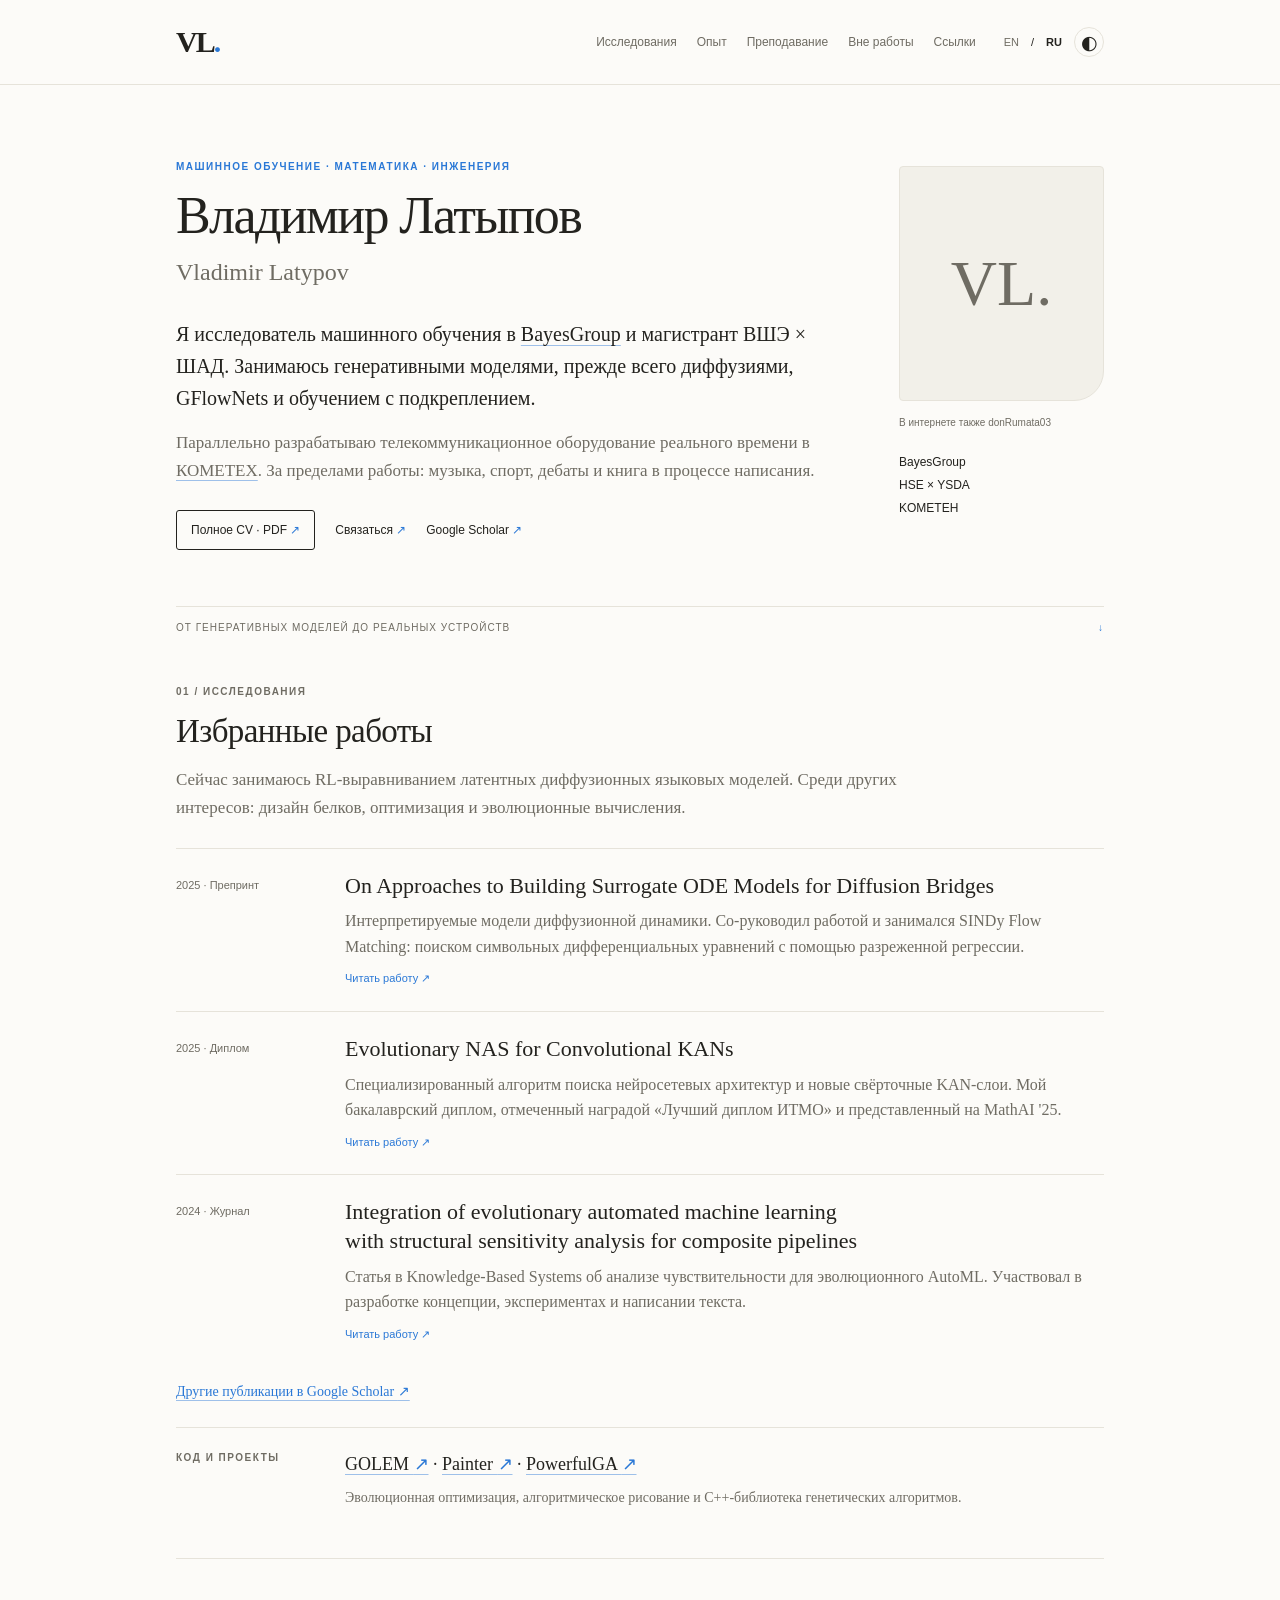
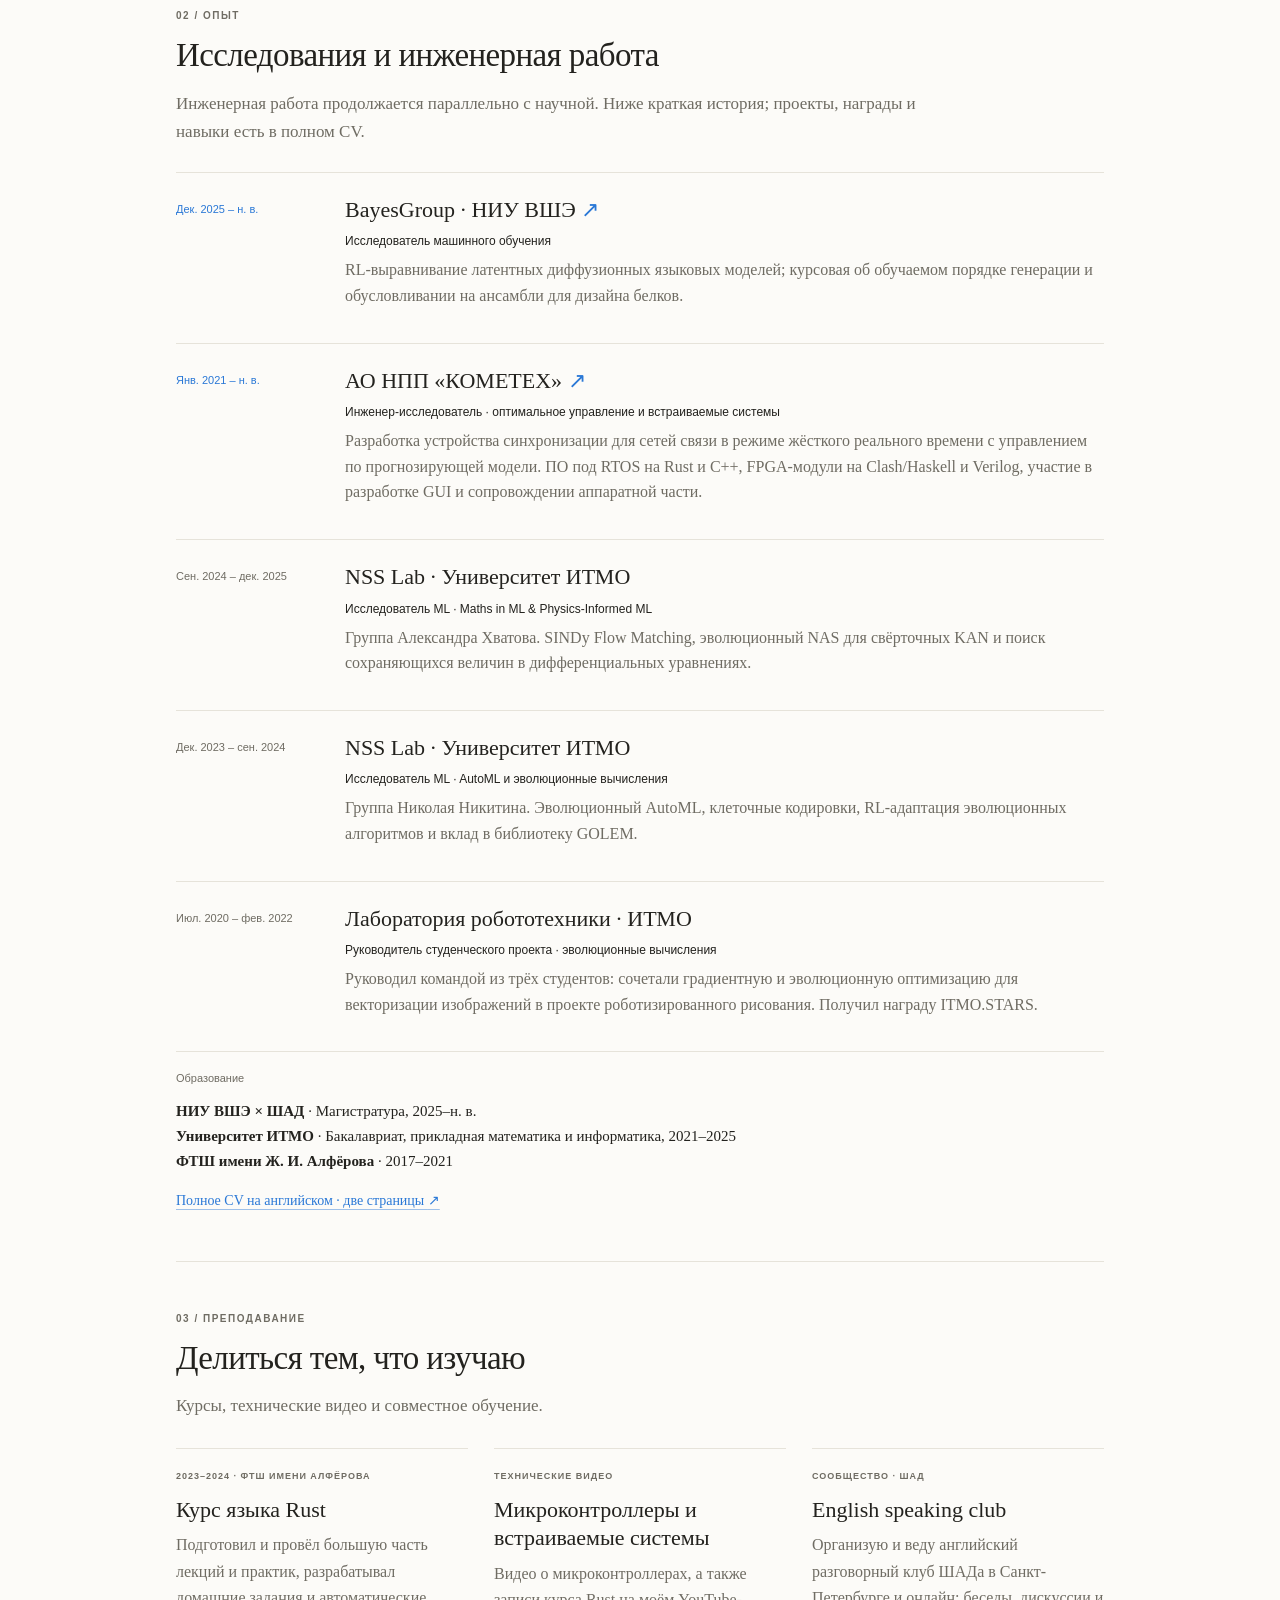
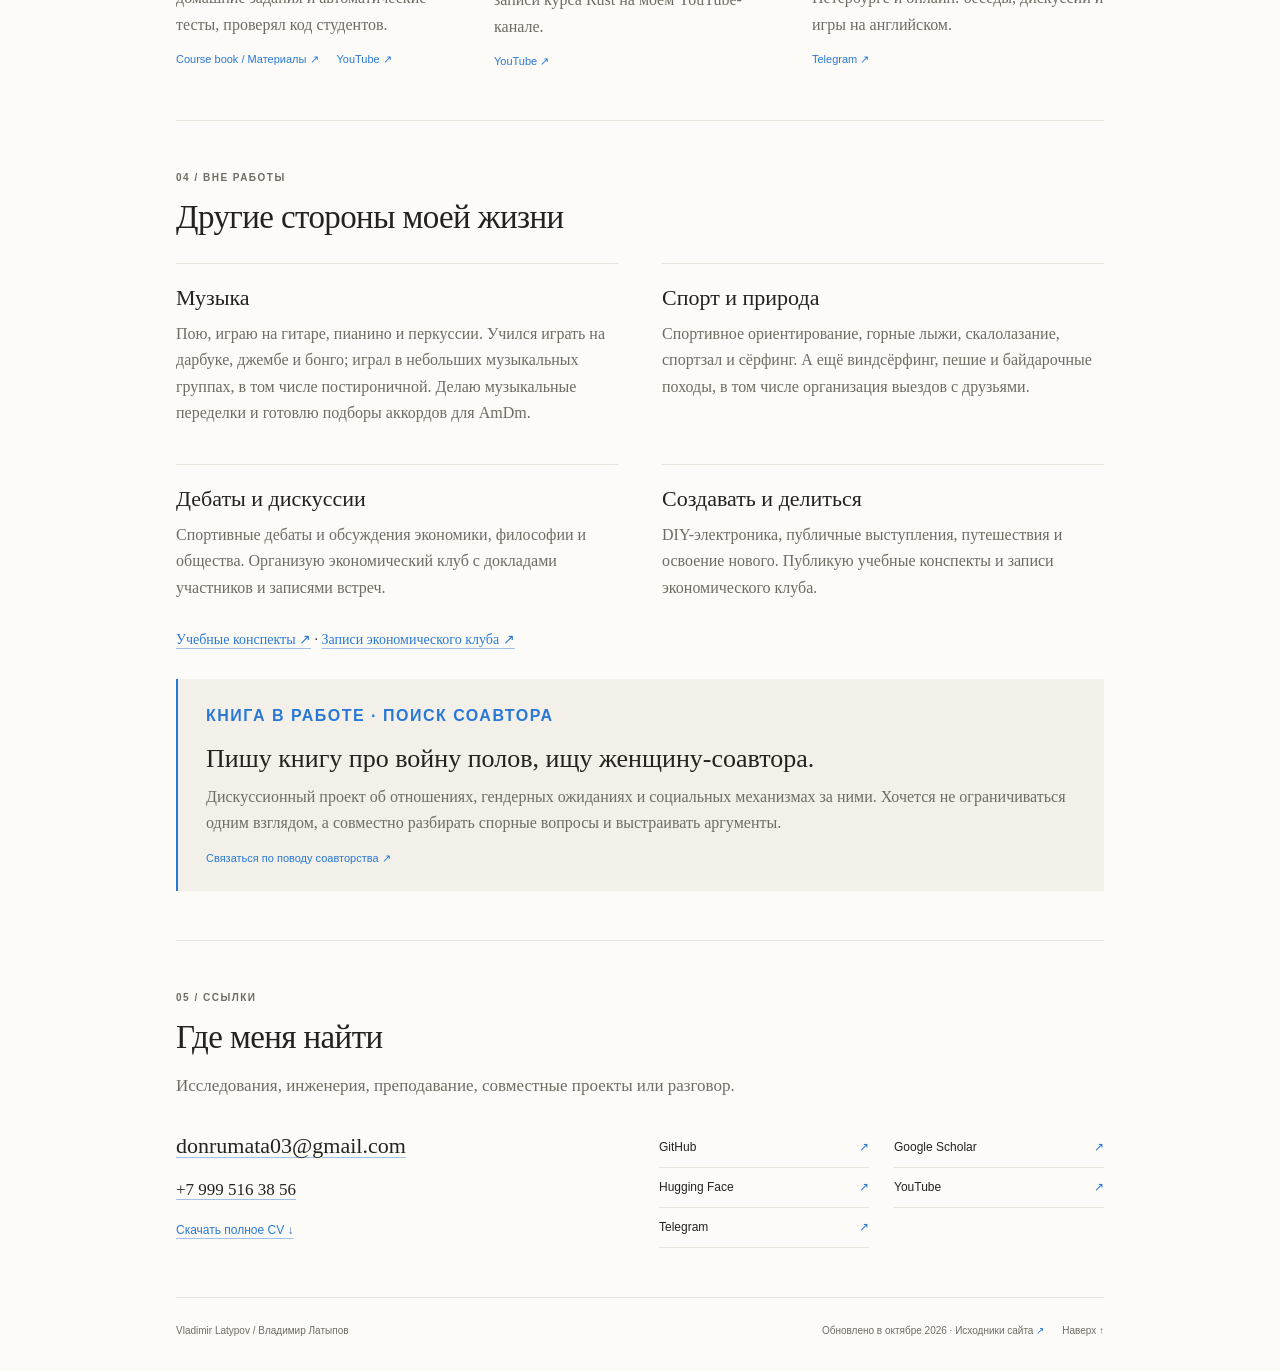
==== ru/index.html @ 9f6dcaa6 "Build first bilingual personal website with original CV" ====
<!doctype html>
<html lang="ru"><head><meta charset="utf-8"><meta name="viewport" content="width=device-width,initial-scale=1"><meta name="color-scheme" content="light dark"><meta name="theme-color" content="#fcfbf8"><title>Владимир Латыпов · Vladimir Latypov | Исследования и инженерия</title><meta name="description" content="Владимир Латыпов / Vladimir Latypov. Исследователь ML в BayesGroup, магистрант ВШЭ × ШАД и инженер-исследователь КОМЕТЕХ. Статьи, CV, преподавание и личные проекты."><meta name="author" content="Vladimir Latypov / Владимир Латыпов"><meta name="robots" content="index,follow,max-image-preview:large"><link rel="canonical" href="https://donrumata03.github.io/ru/"><link rel="alternate" hreflang="en" href="https://donrumata03.github.io/"><link rel="alternate" hreflang="ru" href="https://donrumata03.github.io/ru/"><link rel="alternate" hreflang="x-default" href="https://donrumata03.github.io/"><meta property="og:type" content="profile"><meta property="og:title" content="Владимир Латыпов · Vladimir Latypov | Исследования и инженерия"><meta property="og:description" content="Владимир Латыпов / Vladimir Latypov. Исследователь ML в BayesGroup, магистрант ВШЭ × ШАД и инженер-исследователь КОМЕТЕХ. Статьи, CV, преподавание и личные проекты."><meta property="og:url" content="https://donrumata03.github.io/ru/"><meta property="og:image" content="https://avatars.githubusercontent.com/u/49616375?v=4"><meta property="og:image:alt" content="Vladimir Latypov"><meta name="twitter:card" content="summary"><link rel="icon" href="../assets/favicon.svg" type="image/svg+xml"><link rel="stylesheet" href="../assets/style.css"><script src="../assets/theme.js"></script><script type="application/ld+json">{"@context": "https://schema.org", "@type": "ProfilePage", "url": "https://donrumata03.github.io/ru/", "inLanguage": "ru", "mainEntity": {"@type": "Person", "@id": "https://donrumata03.github.io/#person", "name": "Vladimir Latypov", "alternateName": ["Владимир Латыпов", "Латыпов Владимир", "donRumata03"], "url": "https://donrumata03.github.io/", "image": "https://avatars.githubusercontent.com/u/49616375?v=4", "email": "mailto:donrumata03@gmail.com", "telephone": "+79995163856", "sameAs": ["https://github.com/donRumata03", "https://scholar.google.com/citations?user=0nONe0sAAAAJ", "https://huggingface.co/donRumata03", "https://www.youtube.com/@donrumata5299", "https://t.me/donRumata03"]}}</script></head><body>
<a class="skip" href="#main">Перейти к содержанию</a><header class="header"><div class="shell header-inner"><a class="brand" href="#about" aria-label="Vladimir Latypov">VL<span>.</span></a><nav aria-label="Основная навигация"><a href="#research">Исследования</a><a href="#experience">Опыт</a><a href="#teaching">Преподавание</a><a href="#beyond">Вне работы</a><a href="#contact">Ссылки</a></nav><div class="settings"><a href="../" lang="en" hreflang="en" >EN</a><span>/</span><a href="../ru/" lang="ru" hreflang="ru" aria-current="page">RU</a><button class="theme-toggle" type="button" aria-label="Переключить тёмную тему" aria-pressed="false" hidden>◐</button></div></div></header><main id="main" class="shell">
<section class="hero" id="about"><div><p class="eyebrow">Машинное обучение · математика · инженерия</p><h1>Владимир Латыпов</h1><p class="alt-name" lang="en">Vladimir Latypov</p><p class="lead">Я исследователь машинного обучения в <a href='https://bayesgroup.org/'>BayesGroup</a> и магистрант ВШЭ × ШАД. Занимаюсь генеративными моделями, прежде всего диффузиями, GFlowNets и обучением с подкреплением.</p><p class="hero-detail">Параллельно разрабатываю телекоммуникационное оборудование реального времени в <a href='https://kometeh.ru/'>КОМЕТЕХ</a>. За пределами работы: музыка, спорт, дебаты и книга в процессе написания.</p><div class="hero-links"><a class="button" href="../assets/vladimir-latypov-cv.pdf" type="application/pdf">Полное CV · PDF <span class="arrow">↗</span></a><a href="mailto:donrumata03@gmail.com">Связаться <span class="arrow" aria-hidden="true">↗</span></a><a href="https://scholar.google.com/citations?user=0nONe0sAAAAJ">Google Scholar <span class="arrow" aria-hidden="true">↗</span></a></div></div><aside class="hero-aside"><figure class="portrait-frame"><span class="portrait-fallback" aria-hidden="true">VL.</span><img class="portrait" src="https://avatars.githubusercontent.com/u/49616375?v=4" alt="Владимир Латыпов" width="205" height="235" fetchpriority="high" referrerpolicy="no-referrer"></figure><p class="caption">В интернете также donRumata03</p><p class="affiliations"><a href="https://bayesgroup.org/">BayesGroup</a><br><a href="https://www.hse.ru/en/">HSE</a> × <a href="https://dataschool.yandex.com/">YSDA</a><br><a href="https://kometeh.ru/">KOMETEH</a></p></aside></section><div class="bridge"><span>От генеративных моделей до реальных устройств</span><span class="arrow">↓</span></div>
<section class="section" id="research" aria-labelledby="research-heading"><p class="eyebrow">01 / Исследования</p><h2 id="research-heading">Избранные работы</h2><p class="section-intro">Сейчас занимаюсь RL-выравниванием латентных диффузионных языковых моделей. Среди других интересов: дизайн белков, оптимизация и эволюционные вычисления.</p><article class="work"><div class="meta">2025 · Препринт</div><div><h3><a href="https://arxiv.org/abs/2512.12671">On Approaches to Building Surrogate ODE Models for Diffusion Bridges</a></h3><p>Интерпретируемые модели диффузионной динамики. Со-руководил работой и занимался SINDy Flow Matching: поиском символьных дифференциальных уравнений с помощью разреженной регрессии.</p><div class="links"><a href="https://arxiv.org/abs/2512.12671">Читать работу <span class="arrow" aria-hidden="true">↗</span></a></div></div></article><article class="work"><div class="meta">2025 · Диплом</div><div><h3><a href="https://openreview.net/forum?id=Kg1CLjJsO0">Evolutionary NAS for Convolutional KANs</a></h3><p>Специализированный алгоритм поиска нейросетевых архитектур и новые свёрточные KAN-слои. Мой бакалаврский диплом, отмеченный наградой «Лучший диплом ИТМО» и представленный на MathAI &#x27;25.</p><div class="links"><a href="https://openreview.net/forum?id=Kg1CLjJsO0">Читать работу <span class="arrow" aria-hidden="true">↗</span></a></div></div></article><article class="work"><div class="meta">2024 · Журнал</div><div><h3><a href="https://doi.org/10.1016/j.knosys.2024.112363">Integration of evolutionary automated machine learning with structural sensitivity analysis for composite pipelines</a></h3><p>Статья в Knowledge-Based Systems об анализе чувствительности для эволюционного AutoML. Участвовал в разработке концепции, экспериментах и написании текста.</p><div class="links"><a href="https://doi.org/10.1016/j.knosys.2024.112363">Читать работу <span class="arrow" aria-hidden="true">↗</span></a></div></div></article><p class="outro"><a href="https://scholar.google.com/citations?user=0nONe0sAAAAJ">Другие публикации в Google Scholar <span class="arrow" aria-hidden="true">↗</span></a></p><div class="project-strip"><span class="eyebrow">Код и проекты</span><div><a href="https://github.com/aimclub/GOLEM">GOLEM <span class="arrow" aria-hidden="true">↗</span></a> · <a href="https://github.com/donRumata03/Painter">Painter <span class="arrow" aria-hidden="true">↗</span></a> · <a href="https://github.com/donRumata03/PowerfulGA">PowerfulGA <span class="arrow" aria-hidden="true">↗</span></a><p>Эволюционная оптимизация, алгоритмическое рисование и C++-библиотека генетических алгоритмов.</p></div></div></section><section class="section" id="experience" aria-labelledby="experience-heading"><p class="eyebrow">02 / Опыт</p><h2 id="experience-heading">Исследования и инженерная работа</h2><p class="section-intro">Инженерная работа продолжается параллельно с научной. Ниже краткая история; проекты, награды и навыки есть в полном CV.</p><article class="job"><div class="meta current">Дек. 2025 – н. в.</div><div><h3><a href="https://bayesgroup.org/">BayesGroup · НИУ ВШЭ <span class="arrow" aria-hidden="true">↗</span></a></h3><p class="role">Исследователь машинного обучения</p><p>RL-выравнивание латентных диффузионных языковых моделей; курсовая об обучаемом порядке генерации и обусловливании на ансамбли для дизайна белков.</p></div></article><article class="job"><div class="meta current">Янв. 2021 – н. в.</div><div><h3><a href="https://kometeh.ru/">АО НПП «КОМЕТЕХ» <span class="arrow" aria-hidden="true">↗</span></a></h3><p class="role">Инженер-исследователь · оптимальное управление и встраиваемые системы</p><p>Разработка устройства синхронизации для сетей связи в режиме жёсткого реального времени с управлением по прогнозирующей модели. ПО под RTOS на Rust и C++, FPGA-модули на Clash/Haskell и Verilog, участие в разработке GUI и сопровождении аппаратной части.</p></div></article><article class="job"><div class="meta ">Сен. 2024 – дек. 2025</div><div><h3>NSS Lab · Университет ИТМО</h3><p class="role">Исследователь ML · Maths in ML &amp; Physics-Informed ML</p><p>Группа Александра Хватова. SINDy Flow Matching, эволюционный NAS для свёрточных KAN и поиск сохраняющихся величин в дифференциальных уравнениях.</p></div></article><article class="job"><div class="meta ">Дек. 2023 – сен. 2024</div><div><h3>NSS Lab · Университет ИТМО</h3><p class="role">Исследователь ML · AutoML и эволюционные вычисления</p><p>Группа Николая Никитина. Эволюционный AutoML, клеточные кодировки, RL-адаптация эволюционных алгоритмов и вклад в библиотеку GOLEM.</p></div></article><article class="job"><div class="meta ">Июл. 2020 – фев. 2022</div><div><h3>Лаборатория робототехники · ИТМО</h3><p class="role">Руководитель студенческого проекта · эволюционные вычисления</p><p>Руководил командой из трёх студентов: сочетали градиентную и эволюционную оптимизацию для векторизации изображений в проекте роботизированного рисования. Получил награду ITMO.STARS.</p></div></article><div class="education"><h3>Образование</h3><p><strong>НИУ ВШЭ × ШАД</strong> · Магистратура, 2025–н. в.<br><strong>Университет ИТМО</strong> · Бакалавриат, прикладная математика и информатика, 2021–2025<br><strong>ФТШ имени Ж. И. Алфёрова</strong> · 2017–2021</p></div><p class="outro"><a href="../assets/vladimir-latypov-cv.pdf">Полное CV на английском · две страницы <span class="arrow" aria-hidden="true">↗</span></a></p></section><section class="section" id="teaching" aria-labelledby="teaching-heading"><p class="eyebrow">03 / Преподавание</p><h2 id="teaching-heading">Делиться тем, что изучаю</h2><p class="section-intro">Курсы, технические видео и совместное обучение.</p><div class="grid-three"><article class="card"><p class="eyebrow">2023–2024 · ФТШ имени Алфёрова</p><h3>Курс языка Rust</h3><p>Подготовил и провёл большую часть лекций и практик, разрабатывал домашние задания и автоматические тесты, проверял код студентов.</p><div class="links"><a href="https://pts-rust-course.github.io/rust-course-book/">Course book / Материалы <span class="arrow" aria-hidden="true">↗</span></a><a href="https://www.youtube.com/playlist?list=PLMdakVOACD9Ww337BXmG7AkozZalW0W--">YouTube <span class="arrow" aria-hidden="true">↗</span></a></div></article><article class="card"><p class="eyebrow">Технические видео</p><h3>Микроконтроллеры и встраиваемые системы</h3><p>Видео о микроконтроллерах, а также записи курса Rust на моём YouTube-канале.</p><div class="links"><a href="https://www.youtube.com/@donrumata5299">YouTube <span class="arrow" aria-hidden="true">↗</span></a></div></article><article class="card"><p class="eyebrow">Сообщество · ШАД</p><h3>English speaking club</h3><p>Организую и веду английский разговорный клуб ШАДа в Санкт-Петербурге и онлайн: беседы, дискуссии и игры на английском.</p><div class="links"><a href="https://t.me/donRumata03">Telegram <span class="arrow" aria-hidden="true">↗</span></a></div></article></div></section><section class="section" id="beyond" aria-labelledby="beyond-heading"><p class="eyebrow">04 / Вне работы</p><h2 id="beyond-heading">Другие стороны моей жизни</h2><div class="grid-two"><article class="card"><h3>Музыка</h3><p>Пою, играю на гитаре, пианино и перкуссии. Учился играть на дарбуке, джембе и бонго; играл в небольших музыкальных группах, в том числе постироничной. Делаю музыкальные переделки и готовлю подборы аккордов для AmDm.</p></article><article class="card"><h3>Спорт и природа</h3><p>Спортивное ориентирование, горные лыжи, скалолазание, спортзал и сёрфинг. А ещё виндсёрфинг, пешие и байдарочные походы, в том числе организация выездов с друзьями.</p></article><article class="card"><h3>Дебаты и дискуссии</h3><p>Спортивные дебаты и обсуждения экономики, философии и общества. Организую экономический клуб с докладами участников и записями встреч.</p></article><article class="card"><h3>Создавать и делиться</h3><p>DIY-электроника, публичные выступления, путешествия и освоение нового. Публикую учебные конспекты и записи экономического клуба.</p></article></div><p class="outro"><a href="https://github.com/donRumata03/Conspects">Учебные конспекты <span class="arrow" aria-hidden="true">↗</span></a> · <a href="https://www.youtube.com/playlist?list=PLMdakVOACD9XE3PzWCs-CRNVUCjx3BdiG">Записи экономического клуба <span class="arrow" aria-hidden="true">↗</span></a></p><article class="book"><p class="eyebrow">Книга в работе · поиск соавтора</p><h3>Пишу книгу про войну полов, ищу женщину-соавтора.</h3><p>Дискуссионный проект об отношениях, гендерных ожиданиях и социальных механизмах за ними. Хочется не ограничиваться одним взглядом, а совместно разбирать спорные вопросы и выстраивать аргументы.</p><div class="links"><a href="mailto:donrumata03@gmail.com?subject=Book%20co-authorship">Связаться по поводу соавторства <span class="arrow" aria-hidden="true">↗</span></a></div></article></section><section class="section" id="contact" aria-labelledby="contact-heading"><p class="eyebrow">05 / Ссылки</p><h2 id="contact-heading">Где меня найти</h2><p class="section-intro">Исследования, инженерия, преподавание, совместные проекты или разговор.</p><div class="contact-layout"><div class="contact-direct"><a class="email" href="mailto:donrumata03@gmail.com">donrumata03@gmail.com</a><a href="tel:+79995163856">+7 999 516 38 56</a><a href="../assets/vladimir-latypov-cv.pdf" download="Vladimir-Latypov-CV.pdf">Скачать полное CV ↓</a></div><div class="profiles"><a href="https://github.com/donRumata03">GitHub <span class="arrow" aria-hidden="true">↗</span></a><a href="https://scholar.google.com/citations?user=0nONe0sAAAAJ">Google Scholar <span class="arrow" aria-hidden="true">↗</span></a><a href="https://huggingface.co/donRumata03">Hugging Face <span class="arrow" aria-hidden="true">↗</span></a><a href="https://www.youtube.com/@donrumata5299">YouTube <span class="arrow" aria-hidden="true">↗</span></a><a href="https://t.me/donRumata03">Telegram <span class="arrow" aria-hidden="true">↗</span></a></div></div></section></main><footer class="shell footer"><span>Vladimir Latypov / Владимир Латыпов</span><span>Обновлено в октябре 2026 · <a href="https://github.com/donRumata03/donRumata03.github.io">Исходники сайта <span class="arrow" aria-hidden="true">↗</span></a></span><a href="#about">Наверх ↑</a></footer><script src="../assets/site.js" defer></script></body></html>
---- assets/style.css ----
:root{color-scheme:light;--bg:#fcfbf8;--ink:#23221e;--muted:#6f6c63;--rule:#e6e3da;--link:#2a78d6;--wash:#f2f0e9;--serif:Charter,"Bitstream Charter","Sitka Text",Cambria,Georgia,serif;--sans:-apple-system,BlinkMacSystemFont,"Segoe UI",Roboto,Helvetica,Arial,sans-serif}:root[data-theme=dark]{color-scheme:dark;--bg:#191813;--ink:#e7e4dc;--muted:#aaa69b;--rule:#38362e;--link:#79ade8;--wash:#23221b}@media(prefers-color-scheme:dark){:root:not([data-theme=light]){color-scheme:dark;--bg:#191813;--ink:#e7e4dc;--muted:#aaa69b;--rule:#38362e;--link:#79ade8;--wash:#23221b}}*{box-sizing:border-box}html{scroll-behavior:smooth;scroll-padding-top:24px;-webkit-text-size-adjust:100%}body{margin:0;background:var(--bg);color:var(--ink);font:18px/1.65 var(--serif)}a{color:inherit;text-decoration-color:color-mix(in srgb,var(--link) 45%,transparent);text-underline-offset:4px;text-decoration-thickness:1px}a:hover{color:var(--link)}a:focus-visible,button:focus-visible{outline:2px solid var(--link);outline-offset:5px}.shell{max-width:1000px;padding-inline:36px;margin:auto}.header{border-bottom:1px solid var(--rule)}.header-inner{display:flex;align-items:center;gap:28px;min-height:84px}.brand{text-decoration:none;font-size:30px;font-weight:700;letter-spacing:-2px}.brand span{color:var(--link)}nav{display:flex;gap:20px;margin-left:auto;flex-wrap:wrap}nav a{font:12px/1.5 var(--sans);text-decoration:none;color:var(--muted)}.settings{display:flex;align-items:center;gap:12px;font:11px var(--sans)}.settings a{text-decoration:none;padding:8px 0;color:var(--muted)}.settings [aria-current=page]{font-weight:700;color:var(--ink)}.theme-toggle{width:30px;height:30px;border:1px solid var(--rule);border-radius:50%;background:none;color:var(--ink);font-size:19px;cursor:pointer}.hero{display:grid;grid-template-columns:1fr 205px;gap:58px;padding:74px 0 56px}.eyebrow{font:10px/1.6 var(--sans);font-weight:600;text-transform:uppercase;letter-spacing:1.5px;color:var(--muted);margin:0 0 12px}.hero .eyebrow{color:var(--link)}h1,h2,h3{font-weight:500;text-wrap:balance}h1{font-size:52px;line-height:1.12;letter-spacing:-1.6px;margin:0 0 8px}.alt-name{font-size:24px;color:var(--muted);margin:0 0 25px}.lead{font-size:20px;line-height:1.6;margin:0 0 15px}.hero-detail{font-size:17px;color:var(--muted);margin:0}.hero-links{display:flex;gap:20px;flex-wrap:wrap;align-items:center;margin-top:25px;font:12px/1.5 var(--sans)}.hero-links a{text-decoration:none}.hero-links .button{padding:10px 14px;border:1px solid var(--ink);border-radius:3px}.arrow{color:var(--link)}.portrait-frame{width:205px;height:235px;background:var(--wash);position:relative;border:1px solid var(--rule);border-radius:4px 4px 30px 4px;overflow:hidden;margin:7px 0 14px}.portrait-fallback{position:absolute;inset:0;display:grid;place-items:center;font-size:64px;color:var(--muted)}.portrait{position:relative;display:block;width:100%;height:100%;object-fit:cover}.caption{font:10px/1.6 var(--sans);color:var(--muted);margin:0 0 20px}.affiliations{font:12px/1.9 var(--sans);margin:0}.affiliations a{text-decoration:none}.bridge{border-top:1px solid var(--rule);display:flex;justify-content:space-between;padding-top:13px;font:10px/1.5 var(--sans);text-transform:uppercase;letter-spacing:1px;color:var(--muted)}.section{padding:49px 0;border-bottom:1px solid var(--rule)}h2{font-size:33px;line-height:1.2;letter-spacing:-.6px;margin:0 0 14px}.section-intro{color:var(--muted);font-size:17px;margin:0 0 26px;max-width:750px}.work,.job{display:grid;grid-template-columns:145px 1fr;gap:24px;padding:23px 0;border-top:1px solid var(--rule)}.meta{font:11px/1.7 var(--sans);color:var(--muted);padding-top:4px}.current{color:var(--link)}h3{font-size:22px;line-height:1.3;margin:0 0 8px}.work h3 a,.job h3 a{text-decoration:none}.work p,.job p{font-size:16px;color:var(--muted);line-height:1.6;margin:0 0 11px}.job .role{font:12px/1.5 var(--sans);color:var(--ink);margin:2px 0 7px}.links{display:flex;gap:18px;flex-wrap:wrap;font:11px/1.6 var(--sans)}.links a{color:var(--link);text-decoration:none}.outro{font-size:14px;margin:14px 0 0}.outro a{color:var(--link)}.project-strip{display:grid;grid-template-columns:145px 1fr;gap:24px;border-top:1px solid var(--rule);padding-top:22px;margin-top:24px}.project-strip p{font-size:14px;color:var(--muted);margin:6px 0 0}.education{border-top:1px solid var(--rule);padding-top:20px;font-size:15px}.education h3{font:11px var(--sans);color:var(--muted)}.grid-three{display:grid;grid-template-columns:repeat(3,minmax(0,1fr));gap:26px;margin-top:28px}.card{border-top:1px solid var(--rule);padding-top:20px}.card .eyebrow{font-size:9px;letter-spacing:1px}.card p:not(.eyebrow){font-size:16px;color:var(--muted);margin:0 0 13px}.grid-two{display:grid;grid-template-columns:1fr 1fr;gap:25px 44px;margin-top:26px}.book{margin-top:28px;border-left:2px solid var(--link);background:var(--wash);padding:24px 28px}.book .eyebrow{color:var(--link)}.book h3{font-size:26px}.book p{font-size:16px;color:var(--muted);margin:0 0 13px}.contact-layout{display:grid;grid-template-columns:1fr 1fr;gap:38px;margin-top:28px}.contact-direct{display:flex;flex-direction:column;align-items:flex-start;gap:12px;font-size:17px}.contact-direct .email{font-size:22px;overflow-wrap:anywhere}.contact-direct a:last-child{font:12px/1.6 var(--sans);color:var(--link);margin-top:5px}.profiles{display:grid;grid-template-columns:1fr 1fr;gap:0 25px}.profiles a{font:12px/1.6 var(--sans);text-decoration:none;border-bottom:1px solid var(--rule);padding:10px 0;display:flex;justify-content:space-between;gap:10px}.footer{font:10px/1.7 var(--sans);color:var(--muted);display:flex;gap:18px;flex-wrap:wrap;padding-block:24px 32px}.footer span:nth-child(2){margin-left:auto}.footer a{text-decoration:none}.skip{position:absolute;top:-100px;left:20px;background:var(--bg);padding:10px 15px}.skip:focus{top:10px;z-index:10}@media(max-width:820px){.hero{gap:30px;grid-template-columns:1fr 170px}h1{font-size:44px}.portrait-frame{width:170px;height:210px}nav{gap:14px}.header-inner{gap:20px}.work,.job,.project-strip{grid-template-columns:120px 1fr;gap:20px}}@media(max-width:650px){.shell{padding-inline:24px}.header-inner{flex-wrap:wrap;padding-block:14px;gap:9px 20px}.settings{margin-left:auto;order:1}nav{order:2;flex-basis:100%;margin:0;gap:15px}nav a{font-size:11px}.hero{padding-top:40px;grid-template-columns:1fr 125px;gap:24px}h1{font-size:38px}.alt-name{font-size:21px}.hero .eyebrow{font-size:9px}.portrait-frame{width:125px;height:160px}.lead{font-size:18px}.hero-detail{font-size:16px}.section{padding:38px 0}.grid-three{grid-template-columns:1fr;gap:24px}.work,.job{grid-template-columns:95px 1fr;gap:18px}.work h3{font-size:21px}.project-strip{grid-template-columns:95px 1fr}.contact-layout{gap:24px}.contact-direct .email{font-size:19px}.footer span:nth-child(2){margin-left:0}}@media(max-width:450px){.shell{padding-inline:20px}.hero{display:flex;flex-direction:column;gap:25px;padding:34px 0}h1{font-size:40px}.alt-name{font-size:23px}.hero-aside{display:grid;grid-template-columns:96px 1fr;gap:0 20px;align-items:center}.portrait-frame{width:96px;height:112px;grid-row:1/3;margin:0;border-radius:3px 3px 18px 3px}.caption{margin:0;align-self:end;padding-bottom:8px}.affiliations{align-self:start}.affiliations br{display:none}.affiliations a{margin-right:6px;display:inline-block}.portrait-fallback{font-size:43px}nav{gap:12px}nav a{font-size:10px}.hero-links{gap:15px;font-size:11px}.bridge{font-size:9px;letter-spacing:.3px}h2{font-size:29px}.section-intro{font-size:16px}.work,.job,.project-strip{grid-template-columns:1fr;gap:8px}.meta{padding:0}.work h3{font-size:22px}.grid-two,.contact-layout{grid-template-columns:1fr}.grid-two{gap:24px}.book{padding:20px}.book h3{font-size:24px}.contact-direct .email{font-size:22px}.footer{display:block}.footer span{display:block;margin-bottom:6px}}@media(prefers-reduced-motion:reduce){html{scroll-behavior:auto}}@media print{.header,.skip,.hero-links,.theme-toggle{display:none!important}.shell{padding:0;max-width:none}.hero{padding-top:0}.section{padding-block:20px}.work,.job,.card,.book{break-inside:avoid}:root{--bg:#fff;--ink:#000;--muted:#444;--rule:#ccc;--link:#000;--wash:#fff}a{text-decoration:none}}
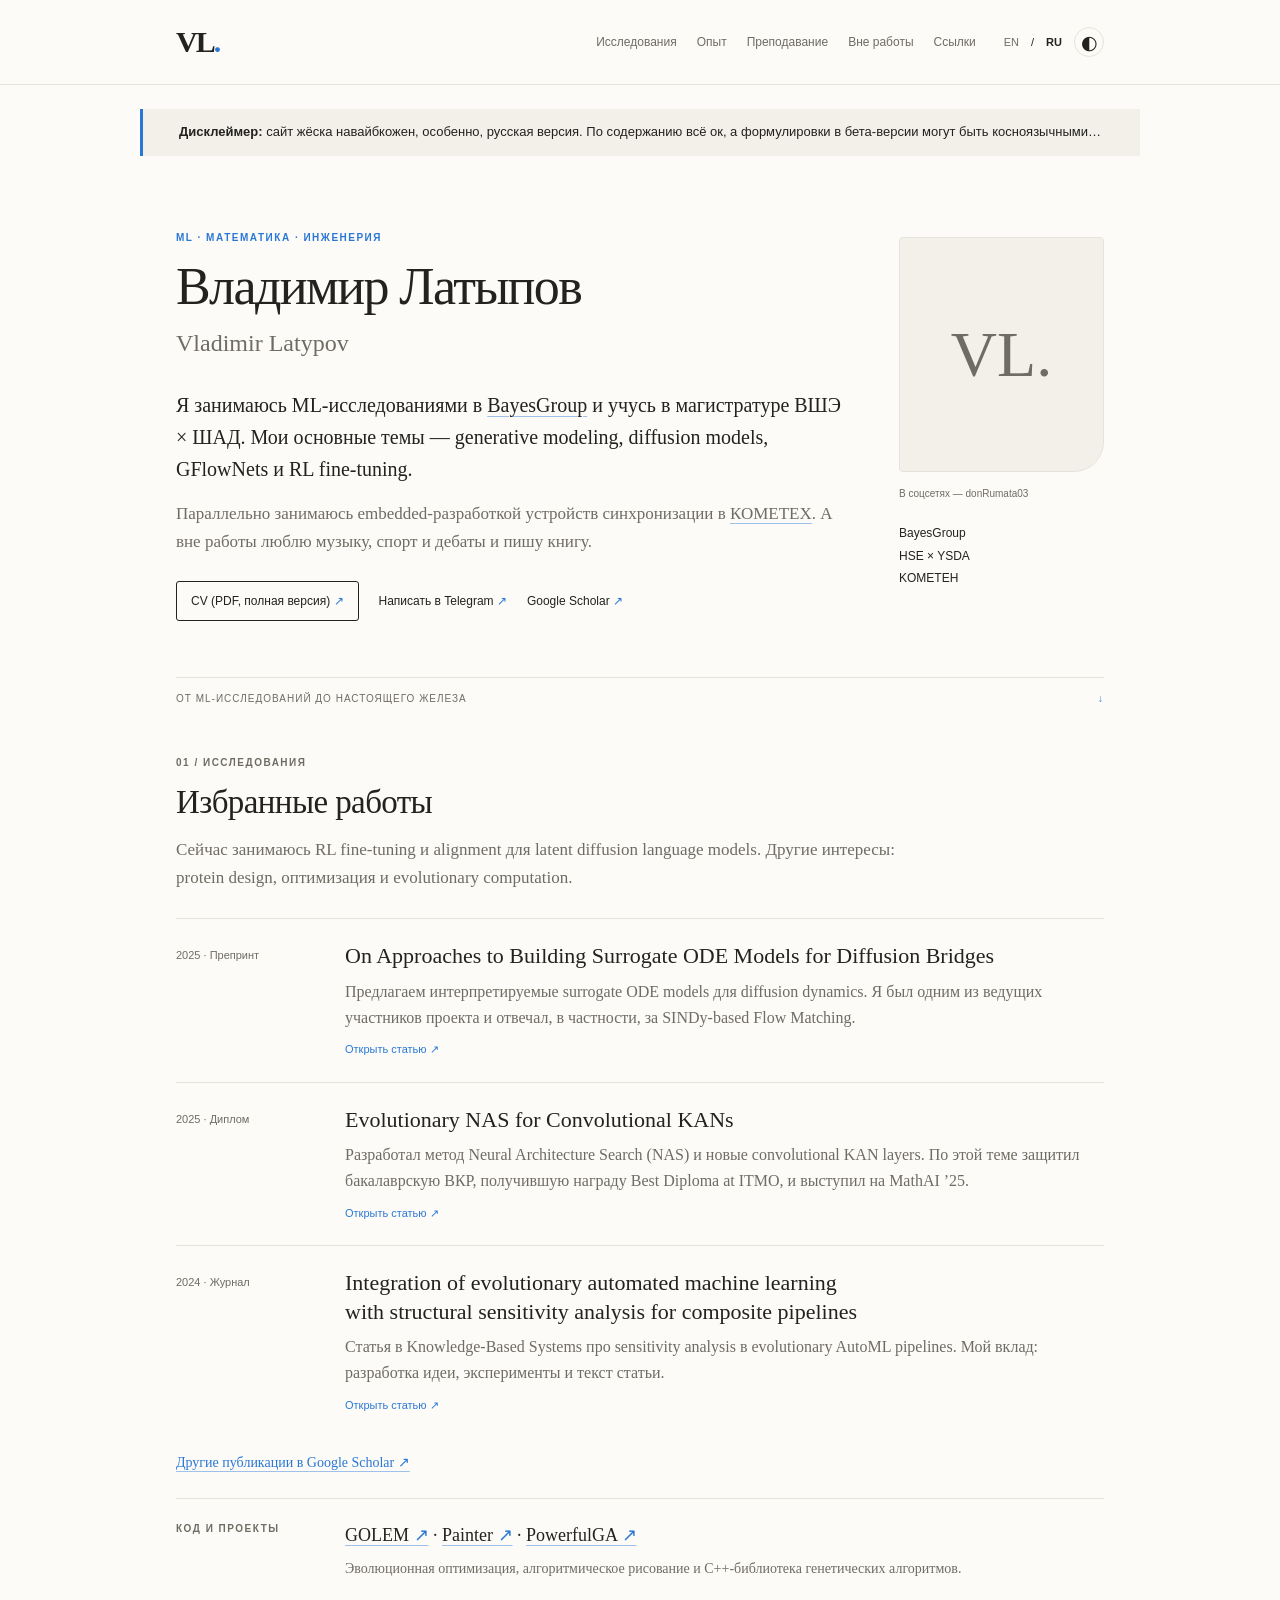
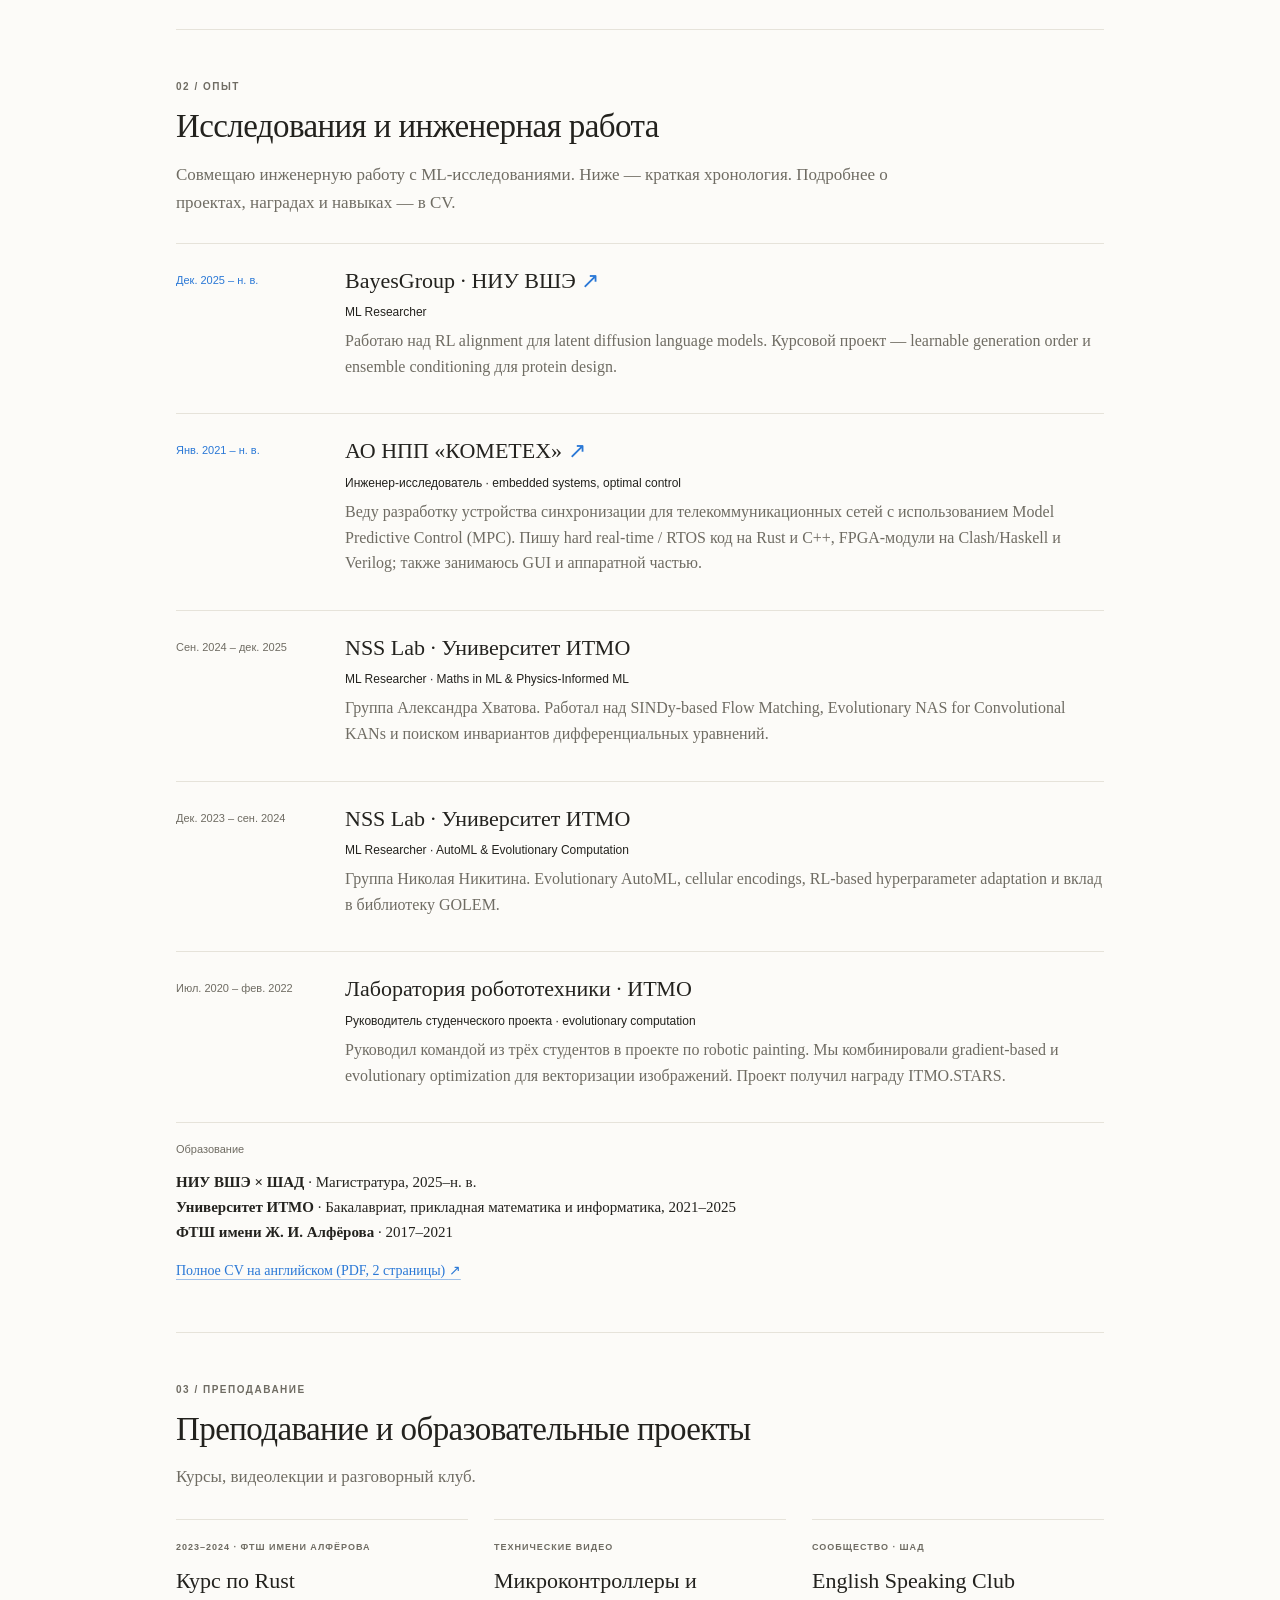
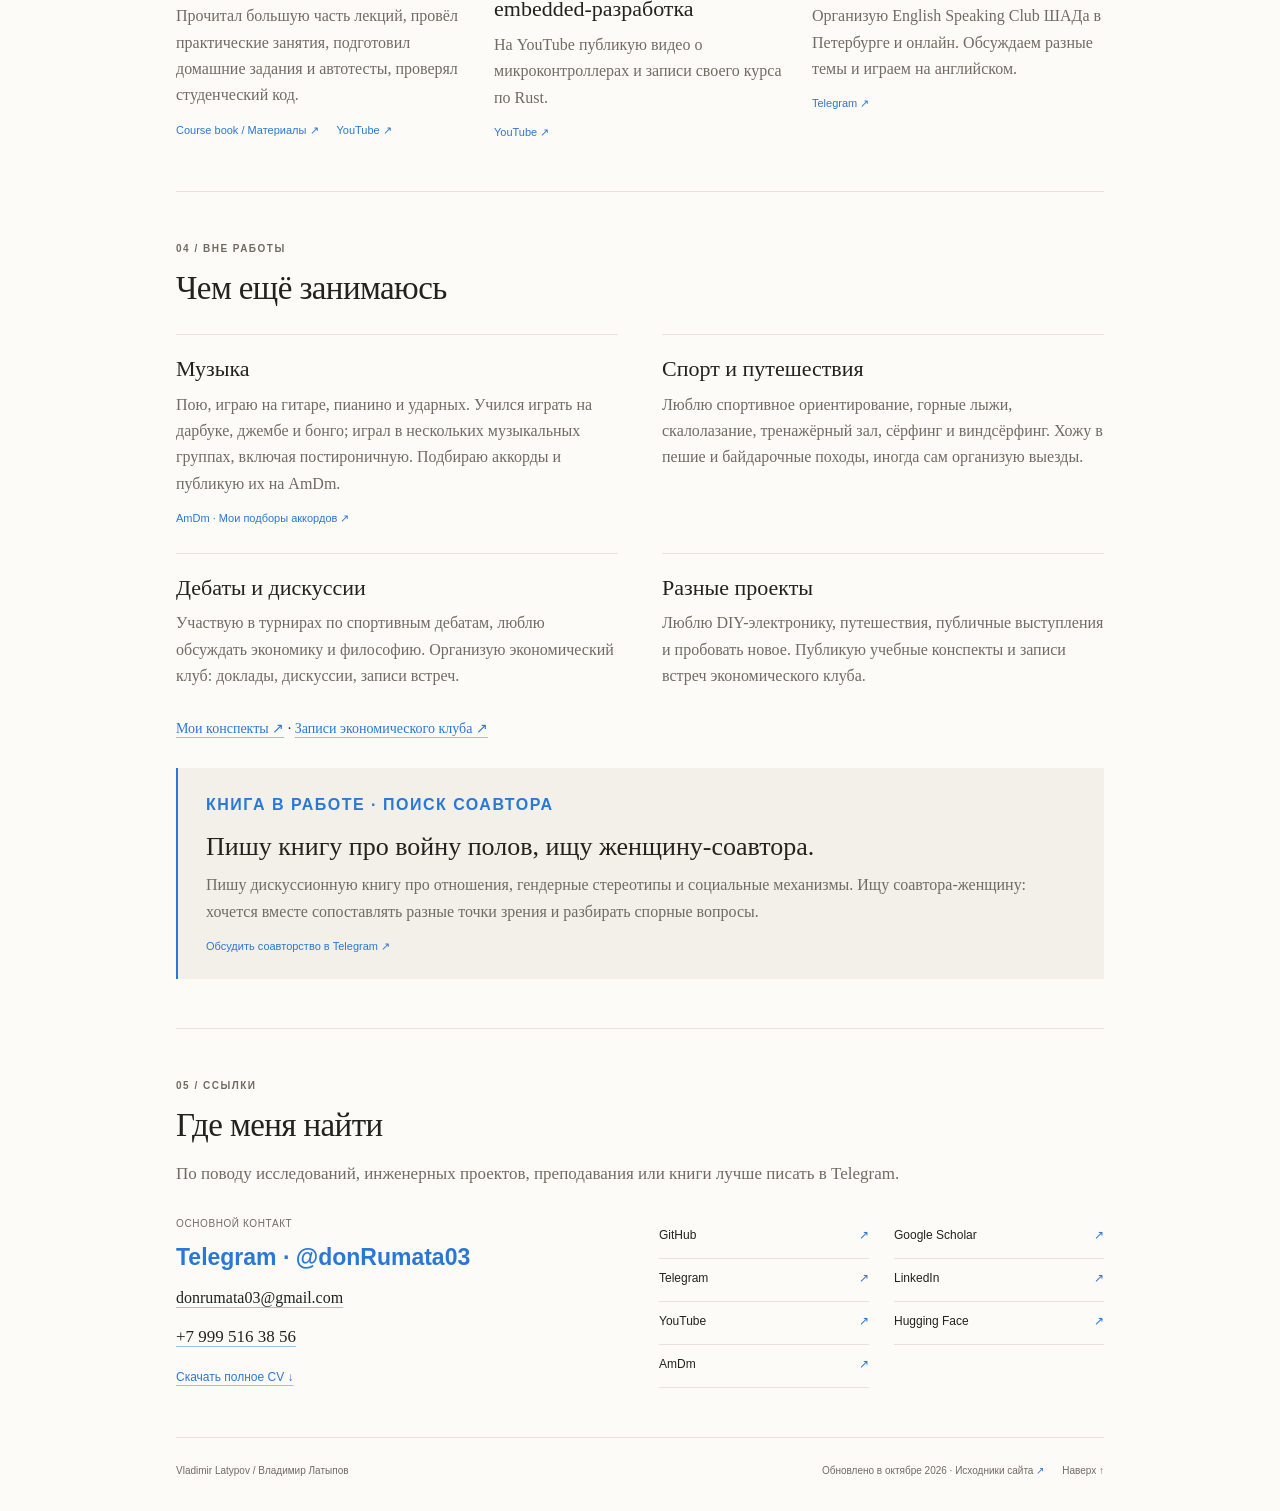
==== commit 93c70819: "Regenerate site after localization and contact update" ====
--- a/ru/index.html
+++ b/ru/index.html
@@ -1,5 +1,5 @@
 <!doctype html>
-<html lang="ru"><head><meta charset="utf-8"><meta name="viewport" content="width=device-width,initial-scale=1"><meta name="color-scheme" content="light dark"><meta name="theme-color" content="#fcfbf8"><title>Владимир Латыпов · Vladimir Latypov | Исследования и инженерия</title><meta name="description" content="Владимир Латыпов / Vladimir Latypov. Исследователь ML в BayesGroup, магистрант ВШЭ × ШАД и инженер-исследователь КОМЕТЕХ. Статьи, CV, преподавание и личные проекты."><meta name="author" content="Vladimir Latypov / Владимир Латыпов"><meta name="robots" content="index,follow,max-image-preview:large"><link rel="canonical" href="https://donrumata03.github.io/ru/"><link rel="alternate" hreflang="en" href="https://donrumata03.github.io/"><link rel="alternate" hreflang="ru" href="https://donrumata03.github.io/ru/"><link rel="alternate" hreflang="x-default" href="https://donrumata03.github.io/"><meta property="og:type" content="profile"><meta property="og:title" content="Владимир Латыпов · Vladimir Latypov | Исследования и инженерия"><meta property="og:description" content="Владимир Латыпов / Vladimir Latypov. Исследователь ML в BayesGroup, магистрант ВШЭ × ШАД и инженер-исследователь КОМЕТЕХ. Статьи, CV, преподавание и личные проекты."><meta property="og:url" content="https://donrumata03.github.io/ru/"><meta property="og:image" content="https://avatars.githubusercontent.com/u/49616375?v=4"><meta property="og:image:alt" content="Vladimir Latypov"><meta name="twitter:card" content="summary"><link rel="icon" href="../assets/favicon.svg" type="image/svg+xml"><link rel="stylesheet" href="../assets/style.css"><script src="../assets/theme.js"></script><script type="application/ld+json">{"@context": "https://schema.org", "@type": "ProfilePage", "url": "https://donrumata03.github.io/ru/", "inLanguage": "ru", "mainEntity": {"@type": "Person", "@id": "https://donrumata03.github.io/#person", "name": "Vladimir Latypov", "alternateName": ["Владимир Латыпов", "Латыпов Владимир", "donRumata03"], "url": "https://donrumata03.github.io/", "image": "https://avatars.githubusercontent.com/u/49616375?v=4", "email": "mailto:donrumata03@gmail.com", "telephone": "+79995163856", "sameAs": ["https://github.com/donRumata03", "https://scholar.google.com/citations?user=0nONe0sAAAAJ", "https://huggingface.co/donRumata03", "https://www.youtube.com/@donrumata5299", "https://t.me/donRumata03"]}}</script></head><body>
-<a class="skip" href="#main">Перейти к содержанию</a><header class="header"><div class="shell header-inner"><a class="brand" href="#about" aria-label="Vladimir Latypov">VL<span>.</span></a><nav aria-label="Основная навигация"><a href="#research">Исследования</a><a href="#experience">Опыт</a><a href="#teaching">Преподавание</a><a href="#beyond">Вне работы</a><a href="#contact">Ссылки</a></nav><div class="settings"><a href="../" lang="en" hreflang="en" >EN</a><span>/</span><a href="../ru/" lang="ru" hreflang="ru" aria-current="page">RU</a><button class="theme-toggle" type="button" aria-label="Переключить тёмную тему" aria-pressed="false" hidden>◐</button></div></div></header><main id="main" class="shell">
-<section class="hero" id="about"><div><p class="eyebrow">Машинное обучение · математика · инженерия</p><h1>Владимир Латыпов</h1><p class="alt-name" lang="en">Vladimir Latypov</p><p class="lead">Я исследователь машинного обучения в <a href='https://bayesgroup.org/'>BayesGroup</a> и магистрант ВШЭ × ШАД. Занимаюсь генеративными моделями, прежде всего диффузиями, GFlowNets и обучением с подкреплением.</p><p class="hero-detail">Параллельно разрабатываю телекоммуникационное оборудование реального времени в <a href='https://kometeh.ru/'>КОМЕТЕХ</a>. За пределами работы: музыка, спорт, дебаты и книга в процессе написания.</p><div class="hero-links"><a class="button" href="../assets/vladimir-latypov-cv.pdf" type="application/pdf">Полное CV · PDF <span class="arrow">↗</span></a><a href="mailto:donrumata03@gmail.com">Связаться <span class="arrow" aria-hidden="true">↗</span></a><a href="https://scholar.google.com/citations?user=0nONe0sAAAAJ">Google Scholar <span class="arrow" aria-hidden="true">↗</span></a></div></div><aside class="hero-aside"><figure class="portrait-frame"><span class="portrait-fallback" aria-hidden="true">VL.</span><img class="portrait" src="https://avatars.githubusercontent.com/u/49616375?v=4" alt="Владимир Латыпов" width="205" height="235" fetchpriority="high" referrerpolicy="no-referrer"></figure><p class="caption">В интернете также donRumata03</p><p class="affiliations"><a href="https://bayesgroup.org/">BayesGroup</a><br><a href="https://www.hse.ru/en/">HSE</a> × <a href="https://dataschool.yandex.com/">YSDA</a><br><a href="https://kometeh.ru/">KOMETEH</a></p></aside></section><div class="bridge"><span>От генеративных моделей до реальных устройств</span><span class="arrow">↓</span></div>
-<section class="section" id="research" aria-labelledby="research-heading"><p class="eyebrow">01 / Исследования</p><h2 id="research-heading">Избранные работы</h2><p class="section-intro">Сейчас занимаюсь RL-выравниванием латентных диффузионных языковых моделей. Среди других интересов: дизайн белков, оптимизация и эволюционные вычисления.</p><article class="work"><div class="meta">2025 · Препринт</div><div><h3><a href="https://arxiv.org/abs/2512.12671">On Approaches to Building Surrogate ODE Models for Diffusion Bridges</a></h3><p>Интерпретируемые модели диффузионной динамики. Со-руководил работой и занимался SINDy Flow Matching: поиском символьных дифференциальных уравнений с помощью разреженной регрессии.</p><div class="links"><a href="https://arxiv.org/abs/2512.12671">Читать работу <span class="arrow" aria-hidden="true">↗</span></a></div></div></article><article class="work"><div class="meta">2025 · Диплом</div><div><h3><a href="https://openreview.net/forum?id=Kg1CLjJsO0">Evolutionary NAS for Convolutional KANs</a></h3><p>Специализированный алгоритм поиска нейросетевых архитектур и новые свёрточные KAN-слои. Мой бакалаврский диплом, отмеченный наградой «Лучший диплом ИТМО» и представленный на MathAI &#x27;25.</p><div class="links"><a href="https://openreview.net/forum?id=Kg1CLjJsO0">Читать работу <span class="arrow" aria-hidden="true">↗</span></a></div></div></article><article class="work"><div class="meta">2024 · Журнал</div><div><h3><a href="https://doi.org/10.1016/j.knosys.2024.112363">Integration of evolutionary automated machine learning with structural sensitivity analysis for composite pipelines</a></h3><p>Статья в Knowledge-Based Systems об анализе чувствительности для эволюционного AutoML. Участвовал в разработке концепции, экспериментах и написании текста.</p><div class="links"><a href="https://doi.org/10.1016/j.knosys.2024.112363">Читать работу <span class="arrow" aria-hidden="true">↗</span></a></div></div></article><p class="outro"><a href="https://scholar.google.com/citations?user=0nONe0sAAAAJ">Другие публикации в Google Scholar <span class="arrow" aria-hidden="true">↗</span></a></p><div class="project-strip"><span class="eyebrow">Код и проекты</span><div><a href="https://github.com/aimclub/GOLEM">GOLEM <span class="arrow" aria-hidden="true">↗</span></a> · <a href="https://github.com/donRumata03/Painter">Painter <span class="arrow" aria-hidden="true">↗</span></a> · <a href="https://github.com/donRumata03/PowerfulGA">PowerfulGA <span class="arrow" aria-hidden="true">↗</span></a><p>Эволюционная оптимизация, алгоритмическое рисование и C++-библиотека генетических алгоритмов.</p></div></div></section><section class="section" id="experience" aria-labelledby="experience-heading"><p class="eyebrow">02 / Опыт</p><h2 id="experience-heading">Исследования и инженерная работа</h2><p class="section-intro">Инженерная работа продолжается параллельно с научной. Ниже краткая история; проекты, награды и навыки есть в полном CV.</p><article class="job"><div class="meta current">Дек. 2025 – н. в.</div><div><h3><a href="https://bayesgroup.org/">BayesGroup · НИУ ВШЭ <span class="arrow" aria-hidden="true">↗</span></a></h3><p class="role">Исследователь машинного обучения</p><p>RL-выравнивание латентных диффузионных языковых моделей; курсовая об обучаемом порядке генерации и обусловливании на ансамбли для дизайна белков.</p></div></article><article class="job"><div class="meta current">Янв. 2021 – н. в.</div><div><h3><a href="https://kometeh.ru/">АО НПП «КОМЕТЕХ» <span class="arrow" aria-hidden="true">↗</span></a></h3><p class="role">Инженер-исследователь · оптимальное управление и встраиваемые системы</p><p>Разработка устройства синхронизации для сетей связи в режиме жёсткого реального времени с управлением по прогнозирующей модели. ПО под RTOS на Rust и C++, FPGA-модули на Clash/Haskell и Verilog, участие в разработке GUI и сопровождении аппаратной части.</p></div></article><article class="job"><div class="meta ">Сен. 2024 – дек. 2025</div><div><h3>NSS Lab · Университет ИТМО</h3><p class="role">Исследователь ML · Maths in ML &amp; Physics-Informed ML</p><p>Группа Александра Хватова. SINDy Flow Matching, эволюционный NAS для свёрточных KAN и поиск сохраняющихся величин в дифференциальных уравнениях.</p></div></article><article class="job"><div class="meta ">Дек. 2023 – сен. 2024</div><div><h3>NSS Lab · Университет ИТМО</h3><p class="role">Исследователь ML · AutoML и эволюционные вычисления</p><p>Группа Николая Никитина. Эволюционный AutoML, клеточные кодировки, RL-адаптация эволюционных алгоритмов и вклад в библиотеку GOLEM.</p></div></article><article class="job"><div class="meta ">Июл. 2020 – фев. 2022</div><div><h3>Лаборатория робототехники · ИТМО</h3><p class="role">Руководитель студенческого проекта · эволюционные вычисления</p><p>Руководил командой из трёх студентов: сочетали градиентную и эволюционную оптимизацию для векторизации изображений в проекте роботизированного рисования. Получил награду ITMO.STARS.</p></div></article><div class="education"><h3>Образование</h3><p><strong>НИУ ВШЭ × ШАД</strong> · Магистратура, 2025–н. в.<br><strong>Университет ИТМО</strong> · Бакалавриат, прикладная математика и информатика, 2021–2025<br><strong>ФТШ имени Ж. И. Алфёрова</strong> · 2017–2021</p></div><p class="outro"><a href="../assets/vladimir-latypov-cv.pdf">Полное CV на английском · две страницы <span class="arrow" aria-hidden="true">↗</span></a></p></section><section class="section" id="teaching" aria-labelledby="teaching-heading"><p class="eyebrow">03 / Преподавание</p><h2 id="teaching-heading">Делиться тем, что изучаю</h2><p class="section-intro">Курсы, технические видео и совместное обучение.</p><div class="grid-three"><article class="card"><p class="eyebrow">2023–2024 · ФТШ имени Алфёрова</p><h3>Курс языка Rust</h3><p>Подготовил и провёл большую часть лекций и практик, разрабатывал домашние задания и автоматические тесты, проверял код студентов.</p><div class="links"><a href="https://pts-rust-course.github.io/rust-course-book/">Course book / Материалы <span class="arrow" aria-hidden="true">↗</span></a><a href="https://www.youtube.com/playlist?list=PLMdakVOACD9Ww337BXmG7AkozZalW0W--">YouTube <span class="arrow" aria-hidden="true">↗</span></a></div></article><article class="card"><p class="eyebrow">Технические видео</p><h3>Микроконтроллеры и встраиваемые системы</h3><p>Видео о микроконтроллерах, а также записи курса Rust на моём YouTube-канале.</p><div class="links"><a href="https://www.youtube.com/@donrumata5299">YouTube <span class="arrow" aria-hidden="true">↗</span></a></div></article><article class="card"><p class="eyebrow">Сообщество · ШАД</p><h3>English speaking club</h3><p>Организую и веду английский разговорный клуб ШАДа в Санкт-Петербурге и онлайн: беседы, дискуссии и игры на английском.</p><div class="links"><a href="https://t.me/donRumata03">Telegram <span class="arrow" aria-hidden="true">↗</span></a></div></article></div></section><section class="section" id="beyond" aria-labelledby="beyond-heading"><p class="eyebrow">04 / Вне работы</p><h2 id="beyond-heading">Другие стороны моей жизни</h2><div class="grid-two"><article class="card"><h3>Музыка</h3><p>Пою, играю на гитаре, пианино и перкуссии. Учился играть на дарбуке, джембе и бонго; играл в небольших музыкальных группах, в том числе постироничной. Делаю музыкальные переделки и готовлю подборы аккордов для AmDm.</p></article><article class="card"><h3>Спорт и природа</h3><p>Спортивное ориентирование, горные лыжи, скалолазание, спортзал и сёрфинг. А ещё виндсёрфинг, пешие и байдарочные походы, в том числе организация выездов с друзьями.</p></article><article class="card"><h3>Дебаты и дискуссии</h3><p>Спортивные дебаты и обсуждения экономики, философии и общества. Организую экономический клуб с докладами участников и записями встреч.</p></article><article class="card"><h3>Создавать и делиться</h3><p>DIY-электроника, публичные выступления, путешествия и освоение нового. Публикую учебные конспекты и записи экономического клуба.</p></article></div><p class="outro"><a href="https://github.com/donRumata03/Conspects">Учебные конспекты <span class="arrow" aria-hidden="true">↗</span></a> · <a href="https://www.youtube.com/playlist?list=PLMdakVOACD9XE3PzWCs-CRNVUCjx3BdiG">Записи экономического клуба <span class="arrow" aria-hidden="true">↗</span></a></p><article class="book"><p class="eyebrow">Книга в работе · поиск соавтора</p><h3>Пишу книгу про войну полов, ищу женщину-соавтора.</h3><p>Дискуссионный проект об отношениях, гендерных ожиданиях и социальных механизмах за ними. Хочется не ограничиваться одним взглядом, а совместно разбирать спорные вопросы и выстраивать аргументы.</p><div class="links"><a href="mailto:donrumata03@gmail.com?subject=Book%20co-authorship">Связаться по поводу соавторства <span class="arrow" aria-hidden="true">↗</span></a></div></article></section><section class="section" id="contact" aria-labelledby="contact-heading"><p class="eyebrow">05 / Ссылки</p><h2 id="contact-heading">Где меня найти</h2><p class="section-intro">Исследования, инженерия, преподавание, совместные проекты или разговор.</p><div class="contact-layout"><div class="contact-direct"><a class="email" href="mailto:donrumata03@gmail.com">donrumata03@gmail.com</a><a href="tel:+79995163856">+7 999 516 38 56</a><a href="../assets/vladimir-latypov-cv.pdf" download="Vladimir-Latypov-CV.pdf">Скачать полное CV ↓</a></div><div class="profiles"><a href="https://github.com/donRumata03">GitHub <span class="arrow" aria-hidden="true">↗</span></a><a href="https://scholar.google.com/citations?user=0nONe0sAAAAJ">Google Scholar <span class="arrow" aria-hidden="true">↗</span></a><a href="https://huggingface.co/donRumata03">Hugging Face <span class="arrow" aria-hidden="true">↗</span></a><a href="https://www.youtube.com/@donrumata5299">YouTube <span class="arrow" aria-hidden="true">↗</span></a><a href="https://t.me/donRumata03">Telegram <span class="arrow" aria-hidden="true">↗</span></a></div></div></section></main><footer class="shell footer"><span>Vladimir Latypov / Владимир Латыпов</span><span>Обновлено в октябре 2026 · <a href="https://github.com/donRumata03/donRumata03.github.io">Исходники сайта <span class="arrow" aria-hidden="true">↗</span></a></span><a href="#about">Наверх ↑</a></footer><script src="../assets/site.js" defer></script></body></html>+<html lang="ru"><head><meta charset="utf-8"><meta name="viewport" content="width=device-width,initial-scale=1"><meta name="color-scheme" content="light dark"><meta name="theme-color" content="#fcfbf8"><title>Владимир Латыпов · Vladimir Latypov | Исследования и инженерия</title><meta name="description" content="Владимир Латыпов / Vladimir Latypov. ML researcher в BayesGroup, студент магистратуры ВШЭ × ШАД, инженер в КОМЕТЕХ. Исследования, CV, преподавание и личные проекты."><meta name="author" content="Vladimir Latypov / Владимир Латыпов"><meta name="robots" content="index,follow,max-image-preview:large"><link rel="canonical" href="https://donrumata03.github.io/ru/"><link rel="alternate" hreflang="en" href="https://donrumata03.github.io/"><link rel="alternate" hreflang="ru" href="https://donrumata03.github.io/ru/"><link rel="alternate" hreflang="x-default" href="https://donrumata03.github.io/"><meta property="og:type" content="profile"><meta property="og:title" content="Владимир Латыпов · Vladimir Latypov | Исследования и инженерия"><meta property="og:description" content="Владимир Латыпов / Vladimir Latypov. ML researcher в BayesGroup, студент магистратуры ВШЭ × ШАД, инженер в КОМЕТЕХ. Исследования, CV, преподавание и личные проекты."><meta property="og:url" content="https://donrumata03.github.io/ru/"><meta property="og:image" content="https://avatars.githubusercontent.com/u/49616375?v=4"><meta property="og:image:alt" content="Vladimir Latypov"><meta name="twitter:card" content="summary"><link rel="icon" href="../assets/favicon.svg" type="image/svg+xml"><link rel="stylesheet" href="../assets/style.css"><script src="../assets/theme.js"></script><script type="application/ld+json">{"@context": "https://schema.org", "@type": "ProfilePage", "url": "https://donrumata03.github.io/ru/", "inLanguage": "ru", "mainEntity": {"@type": "Person", "@id": "https://donrumata03.github.io/#person", "name": "Vladimir Latypov", "alternateName": ["Владимир Латыпов", "Латыпов Владимир", "donRumata03"], "url": "https://donrumata03.github.io/", "image": "https://avatars.githubusercontent.com/u/49616375?v=4", "email": "mailto:donrumata03@gmail.com", "telephone": "+79995163856", "contactPoint": {"@type": "ContactPoint", "contactType": "preferred contact", "url": "https://t.me/donRumata03"}, "sameAs": ["https://github.com/donRumata03", "https://scholar.google.com/citations?user=0nONe0sAAAAJ", "https://t.me/donRumata03", "https://www.linkedin.com/in/don-rumata-558842353/", "https://www.youtube.com/@donrumata5299", "https://huggingface.co/donRumata03", "https://amdm.ru/users/donRumata03/songs/"]}}</script></head><body>
+<a class="skip" href="#main">Перейти к содержанию</a><header class="header"><div class="shell header-inner"><a class="brand" href="#about" aria-label="Vladimir Latypov">VL<span>.</span></a><nav aria-label="Основная навигация"><a href="#research">Исследования</a><a href="#experience">Опыт</a><a href="#teaching">Преподавание</a><a href="#beyond">Вне работы</a><a href="#contact">Ссылки</a></nav><div class="settings"><a href="../" lang="en" hreflang="en" >EN</a><span>/</span><a href="../ru/" lang="ru" hreflang="ru" aria-current="page">RU</a><button class="theme-toggle" type="button" aria-label="Переключить тёмную тему" aria-pressed="false" hidden>◐</button></div></div></header><aside class="shell beta-note" role="note"><strong>Дисклеймер:</strong> сайт жёска навайбкожен, особенно, русская версия. По содержанию всё ок, а формулировки в бета-версии могут быть косноязычными…</aside><main id="main" class="shell">
+<section class="hero" id="about"><div><p class="eyebrow">ML · математика · инженерия</p><h1>Владимир Латыпов</h1><p class="alt-name" lang="en">Vladimir Latypov</p><p class="lead">Я занимаюсь ML-исследованиями в <a href='https://bayesgroup.org/'>BayesGroup</a> и учусь в магистратуре ВШЭ × ШАД. Мои основные темы — generative modeling, diffusion models, GFlowNets и RL fine-tuning.</p><p class="hero-detail">Параллельно занимаюсь embedded-разработкой устройств синхронизации в <a href='https://kometeh.ru/'>КОМЕТЕХ</a>. А вне работы люблю музыку, спорт и дебаты и пишу книгу.</p><div class="hero-links"><a class="button" href="../assets/vladimir-latypov-cv.pdf" type="application/pdf">CV (PDF, полная версия) <span class="arrow">↗</span></a><a href="https://t.me/donRumata03">Написать в Telegram <span class="arrow" aria-hidden="true">↗</span></a><a href="https://scholar.google.com/citations?user=0nONe0sAAAAJ">Google Scholar <span class="arrow" aria-hidden="true">↗</span></a></div></div><aside class="hero-aside"><figure class="portrait-frame"><span class="portrait-fallback" aria-hidden="true">VL.</span><img class="portrait" src="https://avatars.githubusercontent.com/u/49616375?v=4" alt="Владимир Латыпов" width="205" height="235" fetchpriority="high" referrerpolicy="no-referrer"></figure><p class="caption">В соцсетях — donRumata03</p><p class="affiliations"><a href="https://bayesgroup.org/">BayesGroup</a><br><a href="https://www.hse.ru/en/">HSE</a> × <a href="https://dataschool.yandex.com/">YSDA</a><br><a href="https://kometeh.ru/">KOMETEH</a></p></aside></section><div class="bridge"><span>От ML-исследований до настоящего железа</span><span class="arrow">↓</span></div>
+<section class="section" id="research" aria-labelledby="research-heading"><p class="eyebrow">01 / Исследования</p><h2 id="research-heading">Избранные работы</h2><p class="section-intro">Сейчас занимаюсь RL fine-tuning и alignment для latent diffusion language models. Другие интересы: protein design, оптимизация и evolutionary computation.</p><article class="work"><div class="meta">2025 · Препринт</div><div><h3><a href="https://arxiv.org/abs/2512.12671">On Approaches to Building Surrogate ODE Models for Diffusion Bridges</a></h3><p>Предлагаем интерпретируемые surrogate ODE models для diffusion dynamics. Я был одним из ведущих участников проекта и отвечал, в частности, за SINDy-based Flow Matching.</p><div class="links"><a href="https://arxiv.org/abs/2512.12671">Открыть статью <span class="arrow" aria-hidden="true">↗</span></a></div></div></article><article class="work"><div class="meta">2025 · Диплом</div><div><h3><a href="https://openreview.net/forum?id=Kg1CLjJsO0">Evolutionary NAS for Convolutional KANs</a></h3><p>Разработал метод Neural Architecture Search (NAS) и новые convolutional KAN layers. По этой теме защитил бакалаврскую ВКР, получившую награду Best Diploma at ITMO, и выступил на MathAI ’25.</p><div class="links"><a href="https://openreview.net/forum?id=Kg1CLjJsO0">Открыть статью <span class="arrow" aria-hidden="true">↗</span></a></div></div></article><article class="work"><div class="meta">2024 · Журнал</div><div><h3><a href="https://doi.org/10.1016/j.knosys.2024.112363">Integration of evolutionary automated machine learning with structural sensitivity analysis for composite pipelines</a></h3><p>Статья в Knowledge-Based Systems про sensitivity analysis в evolutionary AutoML pipelines. Мой вклад: разработка идеи, эксперименты и текст статьи.</p><div class="links"><a href="https://doi.org/10.1016/j.knosys.2024.112363">Открыть статью <span class="arrow" aria-hidden="true">↗</span></a></div></div></article><p class="outro"><a href="https://scholar.google.com/citations?user=0nONe0sAAAAJ">Другие публикации в Google Scholar <span class="arrow" aria-hidden="true">↗</span></a></p><div class="project-strip"><span class="eyebrow">Код и проекты</span><div><a href="https://github.com/aimclub/GOLEM">GOLEM <span class="arrow" aria-hidden="true">↗</span></a> · <a href="https://github.com/donRumata03/Painter">Painter <span class="arrow" aria-hidden="true">↗</span></a> · <a href="https://github.com/donRumata03/PowerfulGA">PowerfulGA <span class="arrow" aria-hidden="true">↗</span></a><p>Эволюционная оптимизация, алгоритмическое рисование и C++-библиотека генетических алгоритмов.</p></div></div></section><section class="section" id="experience" aria-labelledby="experience-heading"><p class="eyebrow">02 / Опыт</p><h2 id="experience-heading">Исследования и инженерная работа</h2><p class="section-intro">Совмещаю инженерную работу с ML-исследованиями. Ниже — краткая хронология. Подробнее о проектах, наградах и навыках — в CV.</p><article class="job"><div class="meta current">Дек. 2025 – н. в.</div><div><h3><a href="https://bayesgroup.org/">BayesGroup · НИУ ВШЭ <span class="arrow" aria-hidden="true">↗</span></a></h3><p class="role">ML Researcher</p><p>Работаю над RL alignment для latent diffusion language models. Курсовой проект — learnable generation order и ensemble conditioning для protein design.</p></div></article><article class="job"><div class="meta current">Янв. 2021 – н. в.</div><div><h3><a href="https://kometeh.ru/">АО НПП «КОМЕТЕХ» <span class="arrow" aria-hidden="true">↗</span></a></h3><p class="role">Инженер-исследователь · embedded systems, optimal control</p><p>Веду разработку устройства синхронизации для телекоммуникационных сетей с использованием Model Predictive Control (MPC). Пишу hard real-time / RTOS код на Rust и C++, FPGA-модули на Clash/Haskell и Verilog; также занимаюсь GUI и аппаратной частью.</p></div></article><article class="job"><div class="meta ">Сен. 2024 – дек. 2025</div><div><h3>NSS Lab · Университет ИТМО</h3><p class="role">ML Researcher · Maths in ML &amp; Physics-Informed ML</p><p>Группа Александра Хватова. Работал над SINDy-based Flow Matching, Evolutionary NAS for Convolutional KANs и поиском инвариантов дифференциальных уравнений.</p></div></article><article class="job"><div class="meta ">Дек. 2023 – сен. 2024</div><div><h3>NSS Lab · Университет ИТМО</h3><p class="role">ML Researcher · AutoML &amp; Evolutionary Computation</p><p>Группа Николая Никитина. Evolutionary AutoML, cellular encodings, RL-based hyperparameter adaptation и вклад в библиотеку GOLEM.</p></div></article><article class="job"><div class="meta ">Июл. 2020 – фев. 2022</div><div><h3>Лаборатория робототехники · ИТМО</h3><p class="role">Руководитель студенческого проекта · evolutionary computation</p><p>Руководил командой из трёх студентов в проекте по robotic painting. Мы комбинировали gradient-based и evolutionary optimization для векторизации изображений. Проект получил награду ITMO.STARS.</p></div></article><div class="education"><h3>Образование</h3><p><strong>НИУ ВШЭ × ШАД</strong> · Магистратура, 2025–н. в.<br><strong>Университет ИТМО</strong> · Бакалавриат, прикладная математика и информатика, 2021–2025<br><strong>ФТШ имени Ж. И. Алфёрова</strong> · 2017–2021</p></div><p class="outro"><a href="../assets/vladimir-latypov-cv.pdf">Полное CV на английском (PDF, 2 страницы) <span class="arrow" aria-hidden="true">↗</span></a></p></section><section class="section" id="teaching" aria-labelledby="teaching-heading"><p class="eyebrow">03 / Преподавание</p><h2 id="teaching-heading">Преподавание и образовательные проекты</h2><p class="section-intro">Курсы, видеолекции и разговорный клуб.</p><div class="grid-three"><article class="card"><p class="eyebrow">2023–2024 · ФТШ имени Алфёрова</p><h3>Курс по Rust</h3><p>Прочитал большую часть лекций, провёл практические занятия, подготовил домашние задания и автотесты, проверял студенческий код.</p><div class="links"><a href="https://pts-rust-course.github.io/rust-course-book/">Course book / Материалы <span class="arrow" aria-hidden="true">↗</span></a><a href="https://www.youtube.com/playlist?list=PLMdakVOACD9Ww337BXmG7AkozZalW0W--">YouTube <span class="arrow" aria-hidden="true">↗</span></a></div></article><article class="card"><p class="eyebrow">Технические видео</p><h3>Микроконтроллеры и embedded-разработка</h3><p>На YouTube публикую видео о микроконтроллерах и записи своего курса по Rust.</p><div class="links"><a href="https://www.youtube.com/@donrumata5299">YouTube <span class="arrow" aria-hidden="true">↗</span></a></div></article><article class="card"><p class="eyebrow">Сообщество · ШАД</p><h3>English Speaking Club</h3><p>Организую English Speaking Club ШАДа в Петербурге и онлайн. Обсуждаем разные темы и играем на английском.</p><div class="links"><a href="https://t.me/donRumata03">Telegram <span class="arrow" aria-hidden="true">↗</span></a></div></article></div></section><section class="section" id="beyond" aria-labelledby="beyond-heading"><p class="eyebrow">04 / Вне работы</p><h2 id="beyond-heading">Чем ещё занимаюсь</h2><div class="grid-two"><article class="card"><h3>Музыка</h3><p>Пою, играю на гитаре, пианино и ударных. Учился играть на дарбуке, джембе и бонго; играл в нескольких музыкальных группах, включая постироничную. Подбираю аккорды и публикую их на AmDm.</p><div class="links"><a href="https://amdm.ru/users/donRumata03/songs/">AmDm · Мои подборы аккордов <span class="arrow" aria-hidden="true">↗</span></a></div></article><article class="card"><h3>Спорт и путешествия</h3><p>Люблю спортивное ориентирование, горные лыжи, скалолазание, тренажёрный зал, сёрфинг и виндсёрфинг. Хожу в пешие и байдарочные походы, иногда сам организую выезды.</p></article><article class="card"><h3>Дебаты и дискуссии</h3><p>Участвую в турнирах по спортивным дебатам, люблю обсуждать экономику и философию. Организую экономический клуб: доклады, дискуссии, записи встреч.</p></article><article class="card"><h3>Разные проекты</h3><p>Люблю DIY-электронику, путешествия, публичные выступления и пробовать новое. Публикую учебные конспекты и записи встреч экономического клуба.</p></article></div><p class="outro"><a href="https://github.com/donRumata03/Conspects">Мои конспекты <span class="arrow" aria-hidden="true">↗</span></a> · <a href="https://www.youtube.com/playlist?list=PLMdakVOACD9XE3PzWCs-CRNVUCjx3BdiG">Записи экономического клуба <span class="arrow" aria-hidden="true">↗</span></a></p><article class="book"><p class="eyebrow">Книга в работе · поиск соавтора</p><h3>Пишу книгу про войну полов, ищу женщину-соавтора.</h3><p>Пишу дискуссионную книгу про отношения, гендерные стереотипы и социальные механизмы. Ищу соавтора-женщину: хочется вместе сопоставлять разные точки зрения и разбирать спорные вопросы.</p><div class="links"><a href="https://t.me/donRumata03">Обсудить соавторство в Telegram <span class="arrow" aria-hidden="true">↗</span></a></div></article></section><section class="section" id="contact" aria-labelledby="contact-heading"><p class="eyebrow">05 / Ссылки</p><h2 id="contact-heading">Где меня найти</h2><p class="section-intro">По поводу исследований, инженерных проектов, преподавания или книги лучше писать в Telegram.</p><div class="contact-layout"><div class="contact-direct"><span class="contact-hint">Основной контакт</span><a class="primary-contact" href="https://t.me/donRumata03">Telegram · @donRumata03</a><a class="email" href="mailto:donrumata03@gmail.com">donrumata03@gmail.com</a><a href="tel:+79995163856">+7 999 516 38 56</a><a href="../assets/vladimir-latypov-cv.pdf" download="Vladimir-Latypov-CV.pdf">Скачать полное CV ↓</a></div><div class="profiles"><a href="https://github.com/donRumata03">GitHub <span class="arrow" aria-hidden="true">↗</span></a><a href="https://scholar.google.com/citations?user=0nONe0sAAAAJ">Google Scholar <span class="arrow" aria-hidden="true">↗</span></a><a href="https://t.me/donRumata03">Telegram <span class="arrow" aria-hidden="true">↗</span></a><a href="https://www.linkedin.com/in/don-rumata-558842353/">LinkedIn <span class="arrow" aria-hidden="true">↗</span></a><a href="https://www.youtube.com/@donrumata5299">YouTube <span class="arrow" aria-hidden="true">↗</span></a><a href="https://huggingface.co/donRumata03">Hugging Face <span class="arrow" aria-hidden="true">↗</span></a><a href="https://amdm.ru/users/donRumata03/songs/">AmDm <span class="arrow" aria-hidden="true">↗</span></a></div></div></section></main><footer class="shell footer"><span>Vladimir Latypov / Владимир Латыпов</span><span>Обновлено в октябре 2026 · <a href="https://github.com/donRumata03/donRumata03.github.io">Исходники сайта <span class="arrow" aria-hidden="true">↗</span></a></span><a href="#about">Наверх ↑</a></footer><script src="../assets/site.js" defer></script></body></html>
--- a/assets/style.css
+++ b/assets/style.css
@@ -1 +1,9 @@
 :root{color-scheme:light;--bg:#fcfbf8;--ink:#23221e;--muted:#6f6c63;--rule:#e6e3da;--link:#2a78d6;--wash:#f2f0e9;--serif:Charter,"Bitstream Charter","Sitka Text",Cambria,Georgia,serif;--sans:-apple-system,BlinkMacSystemFont,"Segoe UI",Roboto,Helvetica,Arial,sans-serif}:root[data-theme=dark]{color-scheme:dark;--bg:#191813;--ink:#e7e4dc;--muted:#aaa69b;--rule:#38362e;--link:#79ade8;--wash:#23221b}@media(prefers-color-scheme:dark){:root:not([data-theme=light]){color-scheme:dark;--bg:#191813;--ink:#e7e4dc;--muted:#aaa69b;--rule:#38362e;--link:#79ade8;--wash:#23221b}}*{box-sizing:border-box}html{scroll-behavior:smooth;scroll-padding-top:24px;-webkit-text-size-adjust:100%}body{margin:0;background:var(--bg);color:var(--ink);font:18px/1.65 var(--serif)}a{color:inherit;text-decoration-color:color-mix(in srgb,var(--link) 45%,transparent);text-underline-offset:4px;text-decoration-thickness:1px}a:hover{color:var(--link)}a:focus-visible,button:focus-visible{outline:2px solid var(--link);outline-offset:5px}.shell{max-width:1000px;padding-inline:36px;margin:auto}.header{border-bottom:1px solid var(--rule)}.header-inner{display:flex;align-items:center;gap:28px;min-height:84px}.brand{text-decoration:none;font-size:30px;font-weight:700;letter-spacing:-2px}.brand span{color:var(--link)}nav{display:flex;gap:20px;margin-left:auto;flex-wrap:wrap}nav a{font:12px/1.5 var(--sans);text-decoration:none;color:var(--muted)}.settings{display:flex;align-items:center;gap:12px;font:11px var(--sans)}.settings a{text-decoration:none;padding:8px 0;color:var(--muted)}.settings [aria-current=page]{font-weight:700;color:var(--ink)}.theme-toggle{width:30px;height:30px;border:1px solid var(--rule);border-radius:50%;background:none;color:var(--ink);font-size:19px;cursor:pointer}.hero{display:grid;grid-template-columns:1fr 205px;gap:58px;padding:74px 0 56px}.eyebrow{font:10px/1.6 var(--sans);font-weight:600;text-transform:uppercase;letter-spacing:1.5px;color:var(--muted);margin:0 0 12px}.hero .eyebrow{color:var(--link)}h1,h2,h3{font-weight:500;text-wrap:balance}h1{font-size:52px;line-height:1.12;letter-spacing:-1.6px;margin:0 0 8px}.alt-name{font-size:24px;color:var(--muted);margin:0 0 25px}.lead{font-size:20px;line-height:1.6;margin:0 0 15px}.hero-detail{font-size:17px;color:var(--muted);margin:0}.hero-links{display:flex;gap:20px;flex-wrap:wrap;align-items:center;margin-top:25px;font:12px/1.5 var(--sans)}.hero-links a{text-decoration:none}.hero-links .button{padding:10px 14px;border:1px solid var(--ink);border-radius:3px}.arrow{color:var(--link)}.portrait-frame{width:205px;height:235px;background:var(--wash);position:relative;border:1px solid var(--rule);border-radius:4px 4px 30px 4px;overflow:hidden;margin:7px 0 14px}.portrait-fallback{position:absolute;inset:0;display:grid;place-items:center;font-size:64px;color:var(--muted)}.portrait{position:relative;display:block;width:100%;height:100%;object-fit:cover}.caption{font:10px/1.6 var(--sans);color:var(--muted);margin:0 0 20px}.affiliations{font:12px/1.9 var(--sans);margin:0}.affiliations a{text-decoration:none}.bridge{border-top:1px solid var(--rule);display:flex;justify-content:space-between;padding-top:13px;font:10px/1.5 var(--sans);text-transform:uppercase;letter-spacing:1px;color:var(--muted)}.section{padding:49px 0;border-bottom:1px solid var(--rule)}h2{font-size:33px;line-height:1.2;letter-spacing:-.6px;margin:0 0 14px}.section-intro{color:var(--muted);font-size:17px;margin:0 0 26px;max-width:750px}.work,.job{display:grid;grid-template-columns:145px 1fr;gap:24px;padding:23px 0;border-top:1px solid var(--rule)}.meta{font:11px/1.7 var(--sans);color:var(--muted);padding-top:4px}.current{color:var(--link)}h3{font-size:22px;line-height:1.3;margin:0 0 8px}.work h3 a,.job h3 a{text-decoration:none}.work p,.job p{font-size:16px;color:var(--muted);line-height:1.6;margin:0 0 11px}.job .role{font:12px/1.5 var(--sans);color:var(--ink);margin:2px 0 7px}.links{display:flex;gap:18px;flex-wrap:wrap;font:11px/1.6 var(--sans)}.links a{color:var(--link);text-decoration:none}.outro{font-size:14px;margin:14px 0 0}.outro a{color:var(--link)}.project-strip{display:grid;grid-template-columns:145px 1fr;gap:24px;border-top:1px solid var(--rule);padding-top:22px;margin-top:24px}.project-strip p{font-size:14px;color:var(--muted);margin:6px 0 0}.education{border-top:1px solid var(--rule);padding-top:20px;font-size:15px}.education h3{font:11px var(--sans);color:var(--muted)}.grid-three{display:grid;grid-template-columns:repeat(3,minmax(0,1fr));gap:26px;margin-top:28px}.card{border-top:1px solid var(--rule);padding-top:20px}.card .eyebrow{font-size:9px;letter-spacing:1px}.card p:not(.eyebrow){font-size:16px;color:var(--muted);margin:0 0 13px}.grid-two{display:grid;grid-template-columns:1fr 1fr;gap:25px 44px;margin-top:26px}.book{margin-top:28px;border-left:2px solid var(--link);background:var(--wash);padding:24px 28px}.book .eyebrow{color:var(--link)}.book h3{font-size:26px}.book p{font-size:16px;color:var(--muted);margin:0 0 13px}.contact-layout{display:grid;grid-template-columns:1fr 1fr;gap:38px;margin-top:28px}.contact-direct{display:flex;flex-direction:column;align-items:flex-start;gap:12px;font-size:17px}.contact-direct .email{font-size:22px;overflow-wrap:anywhere}.contact-direct a:last-child{font:12px/1.6 var(--sans);color:var(--link);margin-top:5px}.profiles{display:grid;grid-template-columns:1fr 1fr;gap:0 25px}.profiles a{font:12px/1.6 var(--sans);text-decoration:none;border-bottom:1px solid var(--rule);padding:10px 0;display:flex;justify-content:space-between;gap:10px}.footer{font:10px/1.7 var(--sans);color:var(--muted);display:flex;gap:18px;flex-wrap:wrap;padding-block:24px 32px}.footer span:nth-child(2){margin-left:auto}.footer a{text-decoration:none}.skip{position:absolute;top:-100px;left:20px;background:var(--bg);padding:10px 15px}.skip:focus{top:10px;z-index:10}@media(max-width:820px){.hero{gap:30px;grid-template-columns:1fr 170px}h1{font-size:44px}.portrait-frame{width:170px;height:210px}nav{gap:14px}.header-inner{gap:20px}.work,.job,.project-strip{grid-template-columns:120px 1fr;gap:20px}}@media(max-width:650px){.shell{padding-inline:24px}.header-inner{flex-wrap:wrap;padding-block:14px;gap:9px 20px}.settings{margin-left:auto;order:1}nav{order:2;flex-basis:100%;margin:0;gap:15px}nav a{font-size:11px}.hero{padding-top:40px;grid-template-columns:1fr 125px;gap:24px}h1{font-size:38px}.alt-name{font-size:21px}.hero .eyebrow{font-size:9px}.portrait-frame{width:125px;height:160px}.lead{font-size:18px}.hero-detail{font-size:16px}.section{padding:38px 0}.grid-three{grid-template-columns:1fr;gap:24px}.work,.job{grid-template-columns:95px 1fr;gap:18px}.work h3{font-size:21px}.project-strip{grid-template-columns:95px 1fr}.contact-layout{gap:24px}.contact-direct .email{font-size:19px}.footer span:nth-child(2){margin-left:0}}@media(max-width:450px){.shell{padding-inline:20px}.hero{display:flex;flex-direction:column;gap:25px;padding:34px 0}h1{font-size:40px}.alt-name{font-size:23px}.hero-aside{display:grid;grid-template-columns:96px 1fr;gap:0 20px;align-items:center}.portrait-frame{width:96px;height:112px;grid-row:1/3;margin:0;border-radius:3px 3px 18px 3px}.caption{margin:0;align-self:end;padding-bottom:8px}.affiliations{align-self:start}.affiliations br{display:none}.affiliations a{margin-right:6px;display:inline-block}.portrait-fallback{font-size:43px}nav{gap:12px}nav a{font-size:10px}.hero-links{gap:15px;font-size:11px}.bridge{font-size:9px;letter-spacing:.3px}h2{font-size:29px}.section-intro{font-size:16px}.work,.job,.project-strip{grid-template-columns:1fr;gap:8px}.meta{padding:0}.work h3{font-size:22px}.grid-two,.contact-layout{grid-template-columns:1fr}.grid-two{gap:24px}.book{padding:20px}.book h3{font-size:24px}.contact-direct .email{font-size:22px}.footer{display:block}.footer span{display:block;margin-bottom:6px}}@media(prefers-reduced-motion:reduce){html{scroll-behavior:auto}}@media print{.header,.skip,.hero-links,.theme-toggle{display:none!important}.shell{padding:0;max-width:none}.hero{padding-top:0}.section{padding-block:20px}.work,.job,.card,.book{break-inside:avoid}:root{--bg:#fff;--ink:#000;--muted:#444;--rule:#ccc;--link:#000;--wash:#fff}a{text-decoration:none}}
+
+/* Prominent, friendly beta notice, only rendered on the Russian page. */
+.beta-note{margin-top:24px;border-left:3px solid var(--link);background:var(--wash);padding-block:13px;padding-right:22px;font:13px/1.6 var(--sans);color:var(--ink)}
+.beta-note strong{font-weight:700}
+.contact-direct .contact-hint{font:10px/1.5 var(--sans);color:var(--muted);letter-spacing:.06em;text-transform:uppercase}
+.contact-direct .primary-contact{color:var(--link);font:600 23px/1.3 var(--sans);text-decoration:none}
+.contact-direct .email{font-size:16px}
+@media(max-width:450px){.beta-note{margin-top:16px;padding-block:11px;font-size:12px}.contact-direct .primary-contact{font-size:21px}}
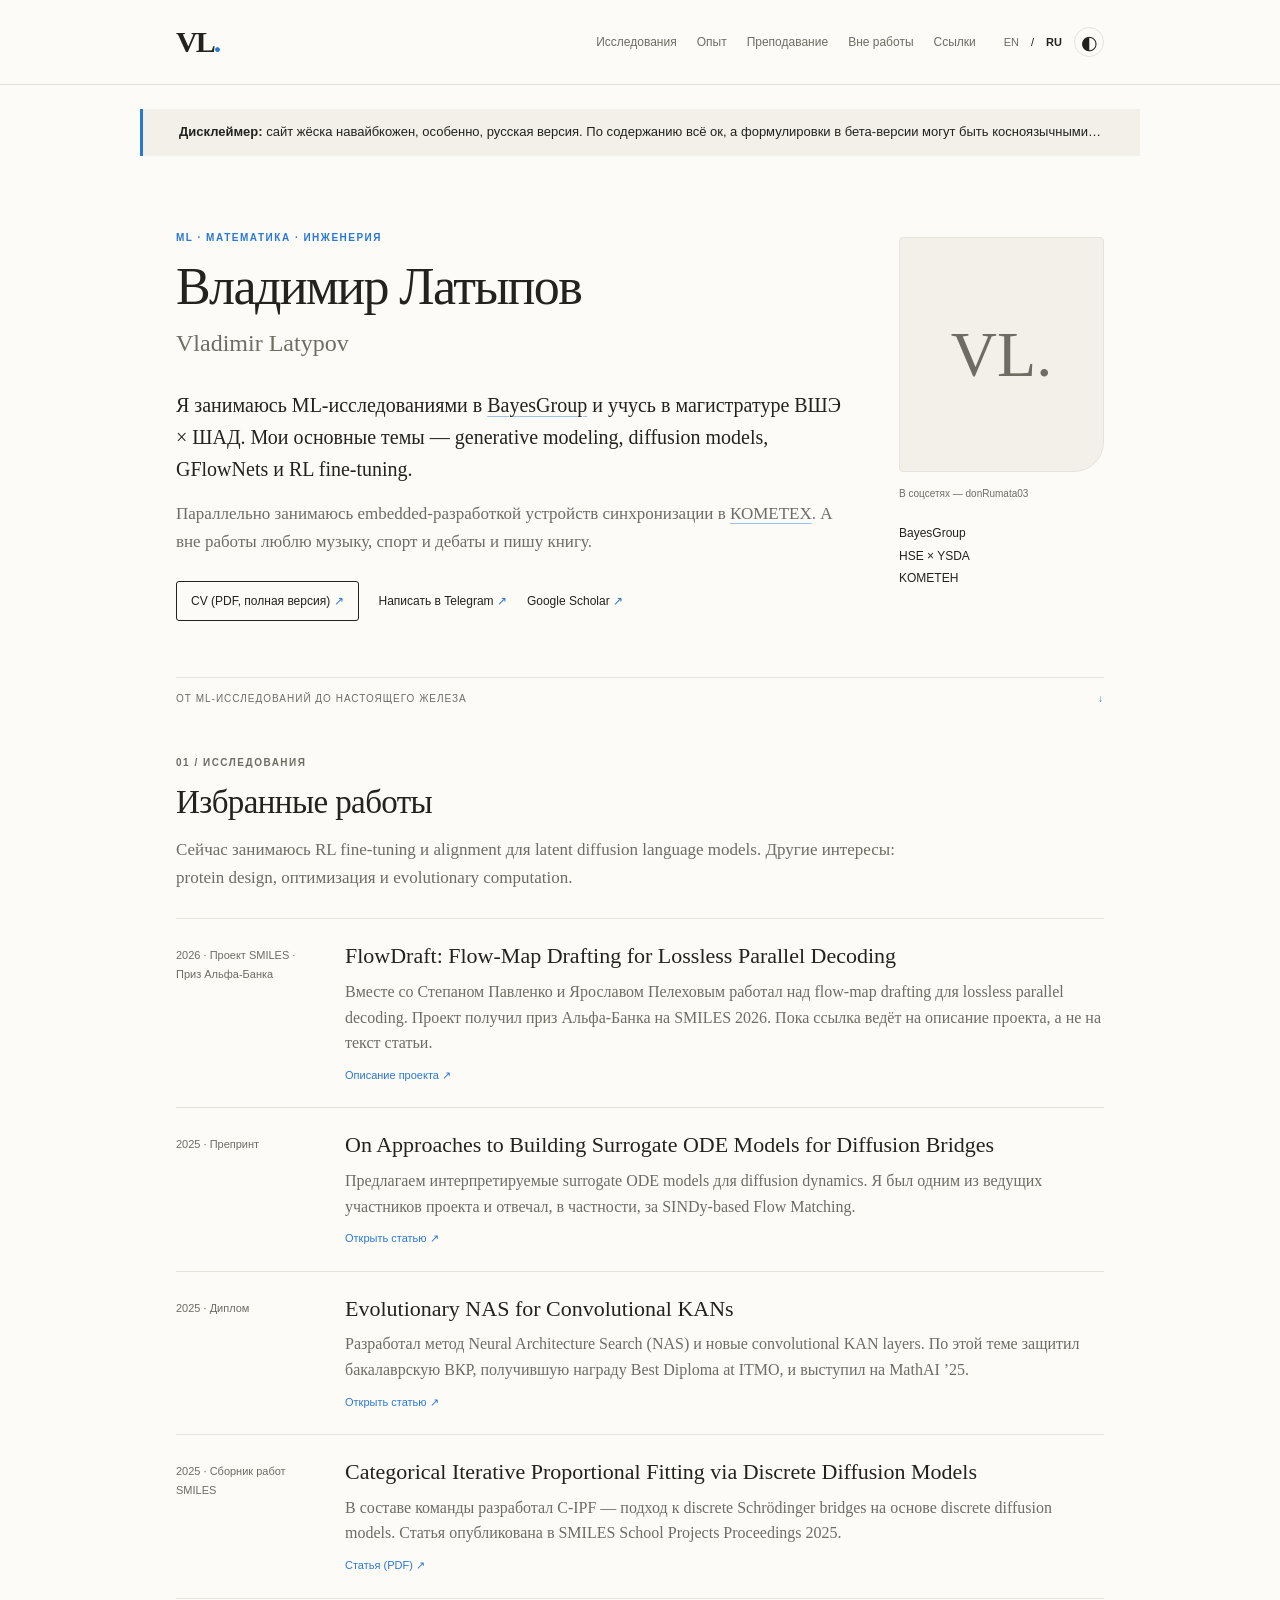
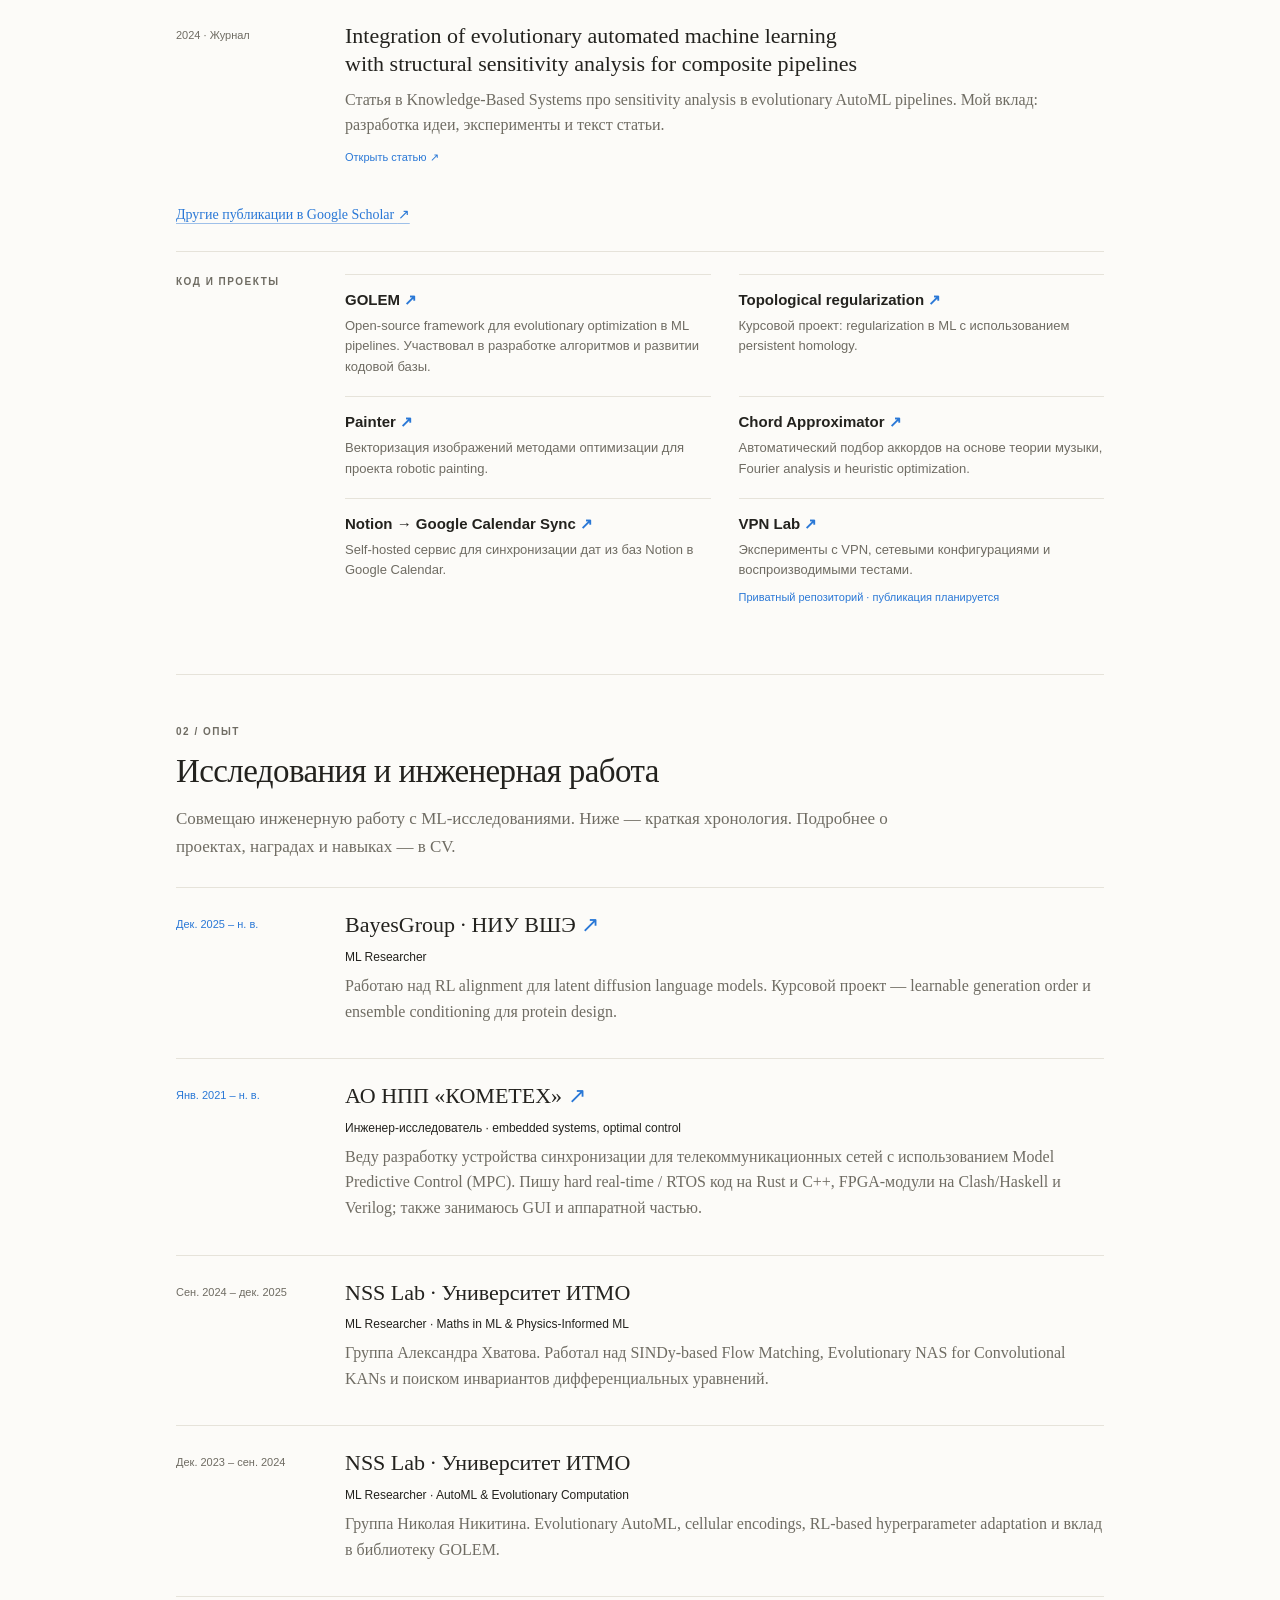
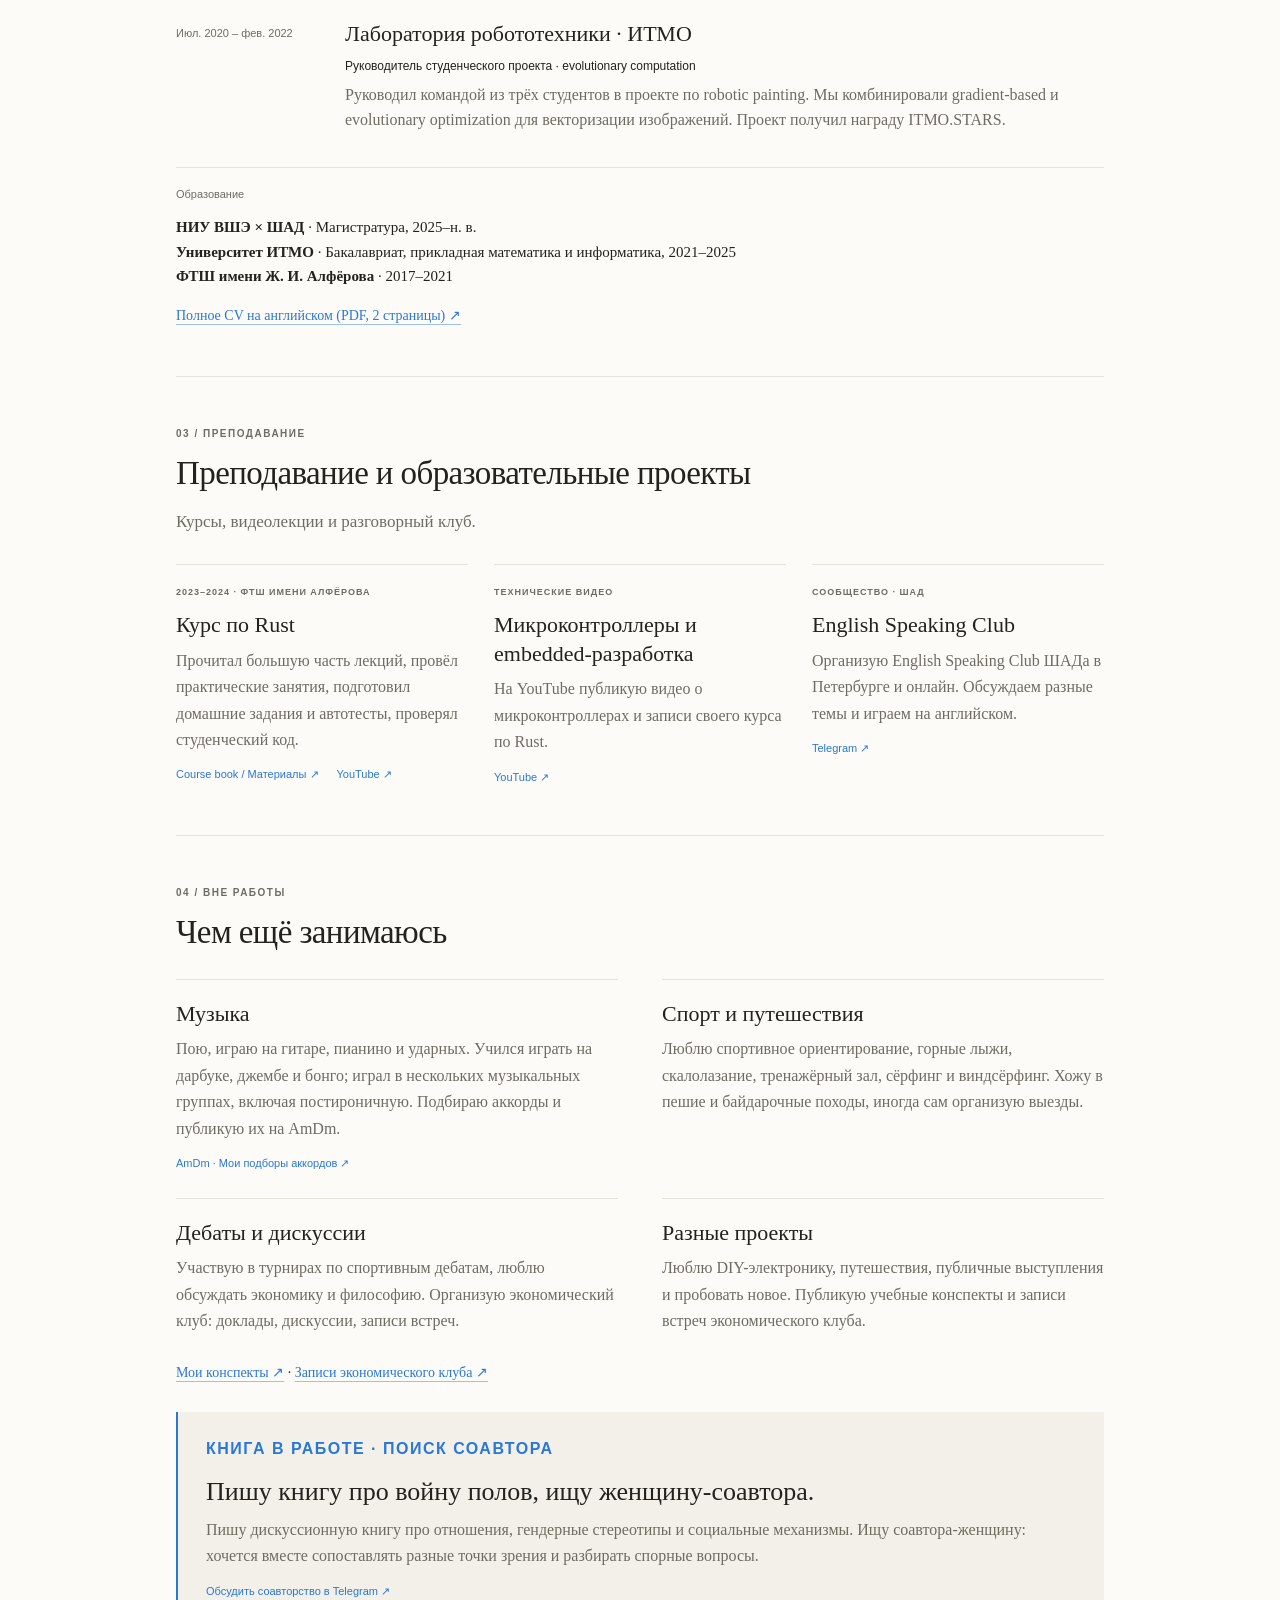
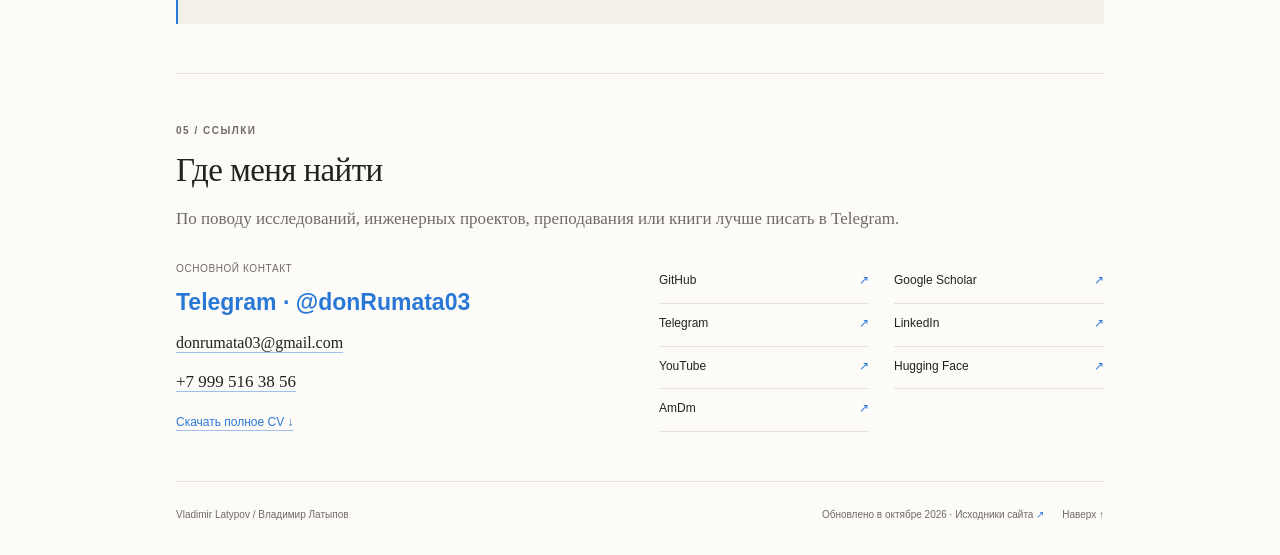
==== commit c72202d6: "Regenerate site after localization and contact update" ====
--- a/ru/index.html
+++ b/ru/index.html
@@ -2,4 +2,4 @@
 <html lang="ru"><head><meta charset="utf-8"><meta name="viewport" content="width=device-width,initial-scale=1"><meta name="color-scheme" content="light dark"><meta name="theme-color" content="#fcfbf8"><title>Владимир Латыпов · Vladimir Latypov | Исследования и инженерия</title><meta name="description" content="Владимир Латыпов / Vladimir Latypov. ML researcher в BayesGroup, студент магистратуры ВШЭ × ШАД, инженер в КОМЕТЕХ. Исследования, CV, преподавание и личные проекты."><meta name="author" content="Vladimir Latypov / Владимир Латыпов"><meta name="robots" content="index,follow,max-image-preview:large"><link rel="canonical" href="https://donrumata03.github.io/ru/"><link rel="alternate" hreflang="en" href="https://donrumata03.github.io/"><link rel="alternate" hreflang="ru" href="https://donrumata03.github.io/ru/"><link rel="alternate" hreflang="x-default" href="https://donrumata03.github.io/"><meta property="og:type" content="profile"><meta property="og:title" content="Владимир Латыпов · Vladimir Latypov | Исследования и инженерия"><meta property="og:description" content="Владимир Латыпов / Vladimir Latypov. ML researcher в BayesGroup, студент магистратуры ВШЭ × ШАД, инженер в КОМЕТЕХ. Исследования, CV, преподавание и личные проекты."><meta property="og:url" content="https://donrumata03.github.io/ru/"><meta property="og:image" content="https://avatars.githubusercontent.com/u/49616375?v=4"><meta property="og:image:alt" content="Vladimir Latypov"><meta name="twitter:card" content="summary"><link rel="icon" href="../assets/favicon.svg" type="image/svg+xml"><link rel="stylesheet" href="../assets/style.css"><script src="../assets/theme.js"></script><script type="application/ld+json">{"@context": "https://schema.org", "@type": "ProfilePage", "url": "https://donrumata03.github.io/ru/", "inLanguage": "ru", "mainEntity": {"@type": "Person", "@id": "https://donrumata03.github.io/#person", "name": "Vladimir Latypov", "alternateName": ["Владимир Латыпов", "Латыпов Владимир", "donRumata03"], "url": "https://donrumata03.github.io/", "image": "https://avatars.githubusercontent.com/u/49616375?v=4", "email": "mailto:donrumata03@gmail.com", "telephone": "+79995163856", "contactPoint": {"@type": "ContactPoint", "contactType": "preferred contact", "url": "https://t.me/donRumata03"}, "sameAs": ["https://github.com/donRumata03", "https://scholar.google.com/citations?user=0nONe0sAAAAJ", "https://t.me/donRumata03", "https://www.linkedin.com/in/don-rumata-558842353/", "https://www.youtube.com/@donrumata5299", "https://huggingface.co/donRumata03", "https://amdm.ru/users/donRumata03/songs/"]}}</script></head><body>
 <a class="skip" href="#main">Перейти к содержанию</a><header class="header"><div class="shell header-inner"><a class="brand" href="#about" aria-label="Vladimir Latypov">VL<span>.</span></a><nav aria-label="Основная навигация"><a href="#research">Исследования</a><a href="#experience">Опыт</a><a href="#teaching">Преподавание</a><a href="#beyond">Вне работы</a><a href="#contact">Ссылки</a></nav><div class="settings"><a href="../" lang="en" hreflang="en" >EN</a><span>/</span><a href="../ru/" lang="ru" hreflang="ru" aria-current="page">RU</a><button class="theme-toggle" type="button" aria-label="Переключить тёмную тему" aria-pressed="false" hidden>◐</button></div></div></header><aside class="shell beta-note" role="note"><strong>Дисклеймер:</strong> сайт жёска навайбкожен, особенно, русская версия. По содержанию всё ок, а формулировки в бета-версии могут быть косноязычными…</aside><main id="main" class="shell">
 <section class="hero" id="about"><div><p class="eyebrow">ML · математика · инженерия</p><h1>Владимир Латыпов</h1><p class="alt-name" lang="en">Vladimir Latypov</p><p class="lead">Я занимаюсь ML-исследованиями в <a href='https://bayesgroup.org/'>BayesGroup</a> и учусь в магистратуре ВШЭ × ШАД. Мои основные темы — generative modeling, diffusion models, GFlowNets и RL fine-tuning.</p><p class="hero-detail">Параллельно занимаюсь embedded-разработкой устройств синхронизации в <a href='https://kometeh.ru/'>КОМЕТЕХ</a>. А вне работы люблю музыку, спорт и дебаты и пишу книгу.</p><div class="hero-links"><a class="button" href="../assets/vladimir-latypov-cv.pdf" type="application/pdf">CV (PDF, полная версия) <span class="arrow">↗</span></a><a href="https://t.me/donRumata03">Написать в Telegram <span class="arrow" aria-hidden="true">↗</span></a><a href="https://scholar.google.com/citations?user=0nONe0sAAAAJ">Google Scholar <span class="arrow" aria-hidden="true">↗</span></a></div></div><aside class="hero-aside"><figure class="portrait-frame"><span class="portrait-fallback" aria-hidden="true">VL.</span><img class="portrait" src="https://avatars.githubusercontent.com/u/49616375?v=4" alt="Владимир Латыпов" width="205" height="235" fetchpriority="high" referrerpolicy="no-referrer"></figure><p class="caption">В соцсетях — donRumata03</p><p class="affiliations"><a href="https://bayesgroup.org/">BayesGroup</a><br><a href="https://www.hse.ru/en/">HSE</a> × <a href="https://dataschool.yandex.com/">YSDA</a><br><a href="https://kometeh.ru/">KOMETEH</a></p></aside></section><div class="bridge"><span>От ML-исследований до настоящего железа</span><span class="arrow">↓</span></div>
-<section class="section" id="research" aria-labelledby="research-heading"><p class="eyebrow">01 / Исследования</p><h2 id="research-heading">Избранные работы</h2><p class="section-intro">Сейчас занимаюсь RL fine-tuning и alignment для latent diffusion language models. Другие интересы: protein design, оптимизация и evolutionary computation.</p><article class="work"><div class="meta">2025 · Препринт</div><div><h3><a href="https://arxiv.org/abs/2512.12671">On Approaches to Building Surrogate ODE Models for Diffusion Bridges</a></h3><p>Предлагаем интерпретируемые surrogate ODE models для diffusion dynamics. Я был одним из ведущих участников проекта и отвечал, в частности, за SINDy-based Flow Matching.</p><div class="links"><a href="https://arxiv.org/abs/2512.12671">Открыть статью <span class="arrow" aria-hidden="true">↗</span></a></div></div></article><article class="work"><div class="meta">2025 · Диплом</div><div><h3><a href="https://openreview.net/forum?id=Kg1CLjJsO0">Evolutionary NAS for Convolutional KANs</a></h3><p>Разработал метод Neural Architecture Search (NAS) и новые convolutional KAN layers. По этой теме защитил бакалаврскую ВКР, получившую награду Best Diploma at ITMO, и выступил на MathAI ’25.</p><div class="links"><a href="https://openreview.net/forum?id=Kg1CLjJsO0">Открыть статью <span class="arrow" aria-hidden="true">↗</span></a></div></div></article><article class="work"><div class="meta">2024 · Журнал</div><div><h3><a href="https://doi.org/10.1016/j.knosys.2024.112363">Integration of evolutionary automated machine learning with structural sensitivity analysis for composite pipelines</a></h3><p>Статья в Knowledge-Based Systems про sensitivity analysis в evolutionary AutoML pipelines. Мой вклад: разработка идеи, эксперименты и текст статьи.</p><div class="links"><a href="https://doi.org/10.1016/j.knosys.2024.112363">Открыть статью <span class="arrow" aria-hidden="true">↗</span></a></div></div></article><p class="outro"><a href="https://scholar.google.com/citations?user=0nONe0sAAAAJ">Другие публикации в Google Scholar <span class="arrow" aria-hidden="true">↗</span></a></p><div class="project-strip"><span class="eyebrow">Код и проекты</span><div><a href="https://github.com/aimclub/GOLEM">GOLEM <span class="arrow" aria-hidden="true">↗</span></a> · <a href="https://github.com/donRumata03/Painter">Painter <span class="arrow" aria-hidden="true">↗</span></a> · <a href="https://github.com/donRumata03/PowerfulGA">PowerfulGA <span class="arrow" aria-hidden="true">↗</span></a><p>Эволюционная оптимизация, алгоритмическое рисование и C++-библиотека генетических алгоритмов.</p></div></div></section><section class="section" id="experience" aria-labelledby="experience-heading"><p class="eyebrow">02 / Опыт</p><h2 id="experience-heading">Исследования и инженерная работа</h2><p class="section-intro">Совмещаю инженерную работу с ML-исследованиями. Ниже — краткая хронология. Подробнее о проектах, наградах и навыках — в CV.</p><article class="job"><div class="meta current">Дек. 2025 – н. в.</div><div><h3><a href="https://bayesgroup.org/">BayesGroup · НИУ ВШЭ <span class="arrow" aria-hidden="true">↗</span></a></h3><p class="role">ML Researcher</p><p>Работаю над RL alignment для latent diffusion language models. Курсовой проект — learnable generation order и ensemble conditioning для protein design.</p></div></article><article class="job"><div class="meta current">Янв. 2021 – н. в.</div><div><h3><a href="https://kometeh.ru/">АО НПП «КОМЕТЕХ» <span class="arrow" aria-hidden="true">↗</span></a></h3><p class="role">Инженер-исследователь · embedded systems, optimal control</p><p>Веду разработку устройства синхронизации для телекоммуникационных сетей с использованием Model Predictive Control (MPC). Пишу hard real-time / RTOS код на Rust и C++, FPGA-модули на Clash/Haskell и Verilog; также занимаюсь GUI и аппаратной частью.</p></div></article><article class="job"><div class="meta ">Сен. 2024 – дек. 2025</div><div><h3>NSS Lab · Университет ИТМО</h3><p class="role">ML Researcher · Maths in ML &amp; Physics-Informed ML</p><p>Группа Александра Хватова. Работал над SINDy-based Flow Matching, Evolutionary NAS for Convolutional KANs и поиском инвариантов дифференциальных уравнений.</p></div></article><article class="job"><div class="meta ">Дек. 2023 – сен. 2024</div><div><h3>NSS Lab · Университет ИТМО</h3><p class="role">ML Researcher · AutoML &amp; Evolutionary Computation</p><p>Группа Николая Никитина. Evolutionary AutoML, cellular encodings, RL-based hyperparameter adaptation и вклад в библиотеку GOLEM.</p></div></article><article class="job"><div class="meta ">Июл. 2020 – фев. 2022</div><div><h3>Лаборатория робототехники · ИТМО</h3><p class="role">Руководитель студенческого проекта · evolutionary computation</p><p>Руководил командой из трёх студентов в проекте по robotic painting. Мы комбинировали gradient-based и evolutionary optimization для векторизации изображений. Проект получил награду ITMO.STARS.</p></div></article><div class="education"><h3>Образование</h3><p><strong>НИУ ВШЭ × ШАД</strong> · Магистратура, 2025–н. в.<br><strong>Университет ИТМО</strong> · Бакалавриат, прикладная математика и информатика, 2021–2025<br><strong>ФТШ имени Ж. И. Алфёрова</strong> · 2017–2021</p></div><p class="outro"><a href="../assets/vladimir-latypov-cv.pdf">Полное CV на английском (PDF, 2 страницы) <span class="arrow" aria-hidden="true">↗</span></a></p></section><section class="section" id="teaching" aria-labelledby="teaching-heading"><p class="eyebrow">03 / Преподавание</p><h2 id="teaching-heading">Преподавание и образовательные проекты</h2><p class="section-intro">Курсы, видеолекции и разговорный клуб.</p><div class="grid-three"><article class="card"><p class="eyebrow">2023–2024 · ФТШ имени Алфёрова</p><h3>Курс по Rust</h3><p>Прочитал большую часть лекций, провёл практические занятия, подготовил домашние задания и автотесты, проверял студенческий код.</p><div class="links"><a href="https://pts-rust-course.github.io/rust-course-book/">Course book / Материалы <span class="arrow" aria-hidden="true">↗</span></a><a href="https://www.youtube.com/playlist?list=PLMdakVOACD9Ww337BXmG7AkozZalW0W--">YouTube <span class="arrow" aria-hidden="true">↗</span></a></div></article><article class="card"><p class="eyebrow">Технические видео</p><h3>Микроконтроллеры и embedded-разработка</h3><p>На YouTube публикую видео о микроконтроллерах и записи своего курса по Rust.</p><div class="links"><a href="https://www.youtube.com/@donrumata5299">YouTube <span class="arrow" aria-hidden="true">↗</span></a></div></article><article class="card"><p class="eyebrow">Сообщество · ШАД</p><h3>English Speaking Club</h3><p>Организую English Speaking Club ШАДа в Петербурге и онлайн. Обсуждаем разные темы и играем на английском.</p><div class="links"><a href="https://t.me/donRumata03">Telegram <span class="arrow" aria-hidden="true">↗</span></a></div></article></div></section><section class="section" id="beyond" aria-labelledby="beyond-heading"><p class="eyebrow">04 / Вне работы</p><h2 id="beyond-heading">Чем ещё занимаюсь</h2><div class="grid-two"><article class="card"><h3>Музыка</h3><p>Пою, играю на гитаре, пианино и ударных. Учился играть на дарбуке, джембе и бонго; играл в нескольких музыкальных группах, включая постироничную. Подбираю аккорды и публикую их на AmDm.</p><div class="links"><a href="https://amdm.ru/users/donRumata03/songs/">AmDm · Мои подборы аккордов <span class="arrow" aria-hidden="true">↗</span></a></div></article><article class="card"><h3>Спорт и путешествия</h3><p>Люблю спортивное ориентирование, горные лыжи, скалолазание, тренажёрный зал, сёрфинг и виндсёрфинг. Хожу в пешие и байдарочные походы, иногда сам организую выезды.</p></article><article class="card"><h3>Дебаты и дискуссии</h3><p>Участвую в турнирах по спортивным дебатам, люблю обсуждать экономику и философию. Организую экономический клуб: доклады, дискуссии, записи встреч.</p></article><article class="card"><h3>Разные проекты</h3><p>Люблю DIY-электронику, путешествия, публичные выступления и пробовать новое. Публикую учебные конспекты и записи встреч экономического клуба.</p></article></div><p class="outro"><a href="https://github.com/donRumata03/Conspects">Мои конспекты <span class="arrow" aria-hidden="true">↗</span></a> · <a href="https://www.youtube.com/playlist?list=PLMdakVOACD9XE3PzWCs-CRNVUCjx3BdiG">Записи экономического клуба <span class="arrow" aria-hidden="true">↗</span></a></p><article class="book"><p class="eyebrow">Книга в работе · поиск соавтора</p><h3>Пишу книгу про войну полов, ищу женщину-соавтора.</h3><p>Пишу дискуссионную книгу про отношения, гендерные стереотипы и социальные механизмы. Ищу соавтора-женщину: хочется вместе сопоставлять разные точки зрения и разбирать спорные вопросы.</p><div class="links"><a href="https://t.me/donRumata03">Обсудить соавторство в Telegram <span class="arrow" aria-hidden="true">↗</span></a></div></article></section><section class="section" id="contact" aria-labelledby="contact-heading"><p class="eyebrow">05 / Ссылки</p><h2 id="contact-heading">Где меня найти</h2><p class="section-intro">По поводу исследований, инженерных проектов, преподавания или книги лучше писать в Telegram.</p><div class="contact-layout"><div class="contact-direct"><span class="contact-hint">Основной контакт</span><a class="primary-contact" href="https://t.me/donRumata03">Telegram · @donRumata03</a><a class="email" href="mailto:donrumata03@gmail.com">donrumata03@gmail.com</a><a href="tel:+79995163856">+7 999 516 38 56</a><a href="../assets/vladimir-latypov-cv.pdf" download="Vladimir-Latypov-CV.pdf">Скачать полное CV ↓</a></div><div class="profiles"><a href="https://github.com/donRumata03">GitHub <span class="arrow" aria-hidden="true">↗</span></a><a href="https://scholar.google.com/citations?user=0nONe0sAAAAJ">Google Scholar <span class="arrow" aria-hidden="true">↗</span></a><a href="https://t.me/donRumata03">Telegram <span class="arrow" aria-hidden="true">↗</span></a><a href="https://www.linkedin.com/in/don-rumata-558842353/">LinkedIn <span class="arrow" aria-hidden="true">↗</span></a><a href="https://www.youtube.com/@donrumata5299">YouTube <span class="arrow" aria-hidden="true">↗</span></a><a href="https://huggingface.co/donRumata03">Hugging Face <span class="arrow" aria-hidden="true">↗</span></a><a href="https://amdm.ru/users/donRumata03/songs/">AmDm <span class="arrow" aria-hidden="true">↗</span></a></div></div></section></main><footer class="shell footer"><span>Vladimir Latypov / Владимир Латыпов</span><span>Обновлено в октябре 2026 · <a href="https://github.com/donRumata03/donRumata03.github.io">Исходники сайта <span class="arrow" aria-hidden="true">↗</span></a></span><a href="#about">Наверх ↑</a></footer><script src="../assets/site.js" defer></script></body></html>+<section class="section" id="research" aria-labelledby="research-heading"><p class="eyebrow">01 / Исследования</p><h2 id="research-heading">Избранные работы</h2><p class="section-intro">Сейчас занимаюсь RL fine-tuning и alignment для latent diffusion language models. Другие интересы: protein design, оптимизация и evolutionary computation.</p><article class="work"><div class="meta">2026 · Проект SMILES · Приз Альфа-Банка</div><div><h3><a href="https://www.skoltech.ru/en/news/summer-school-research-collaborations-skoltech-smiles-2026-concludes-suzhou">FlowDraft: Flow-Map Drafting for Lossless Parallel Decoding</a></h3><p>Вместе со Степаном Павленко и Ярославом Пелеховым работал над flow-map drafting для lossless parallel decoding. Проект получил приз Альфа-Банка на SMILES 2026. Пока ссылка ведёт на описание проекта, а не на текст статьи.</p><div class="links"><a href="https://www.skoltech.ru/en/news/summer-school-research-collaborations-skoltech-smiles-2026-concludes-suzhou">Описание проекта <span class="arrow" aria-hidden="true">↗</span></a></div></div></article><article class="work"><div class="meta">2025 · Препринт</div><div><h3><a href="https://arxiv.org/abs/2512.12671">On Approaches to Building Surrogate ODE Models for Diffusion Bridges</a></h3><p>Предлагаем интерпретируемые surrogate ODE models для diffusion dynamics. Я был одним из ведущих участников проекта и отвечал, в частности, за SINDy-based Flow Matching.</p><div class="links"><a href="https://arxiv.org/abs/2512.12671">Открыть статью <span class="arrow" aria-hidden="true">↗</span></a></div></div></article><article class="work"><div class="meta">2025 · Диплом</div><div><h3><a href="https://openreview.net/forum?id=Kg1CLjJsO0">Evolutionary NAS for Convolutional KANs</a></h3><p>Разработал метод Neural Architecture Search (NAS) и новые convolutional KAN layers. По этой теме защитил бакалаврскую ВКР, получившую награду Best Diploma at ITMO, и выступил на MathAI ’25.</p><div class="links"><a href="https://openreview.net/forum?id=Kg1CLjJsO0">Открыть статью <span class="arrow" aria-hidden="true">↗</span></a></div></div></article><article class="work"><div class="meta">2025 · Сборник работ SMILES</div><div><h3><a href="https://box.skoltech.ru/index.php/s/LEeQhaRW6GYYuAa">Categorical Iterative Proportional Fitting via Discrete Diffusion Models</a></h3><p>В составе команды разработал C-IPF — подход к discrete Schrödinger bridges на основе discrete diffusion models. Статья опубликована в SMILES School Projects Proceedings 2025.</p><div class="links"><a href="https://box.skoltech.ru/index.php/s/LEeQhaRW6GYYuAa">Статья (PDF) <span class="arrow" aria-hidden="true">↗</span></a></div></div></article><article class="work"><div class="meta">2024 · Журнал</div><div><h3><a href="https://doi.org/10.1016/j.knosys.2024.112363">Integration of evolutionary automated machine learning with structural sensitivity analysis for composite pipelines</a></h3><p>Статья в Knowledge-Based Systems про sensitivity analysis в evolutionary AutoML pipelines. Мой вклад: разработка идеи, эксперименты и текст статьи.</p><div class="links"><a href="https://doi.org/10.1016/j.knosys.2024.112363">Открыть статью <span class="arrow" aria-hidden="true">↗</span></a></div></div></article><p class="outro"><a href="https://scholar.google.com/citations?user=0nONe0sAAAAJ">Другие публикации в Google Scholar <span class="arrow" aria-hidden="true">↗</span></a></p><div class="project-strip"><span class="eyebrow">Код и проекты</span><div class="project-grid"><article class="project"><h3><a href="https://github.com/aimclub/GOLEM">GOLEM <span class="arrow" aria-hidden="true">↗</span></a></h3><p>Open-source framework для evolutionary optimization в ML pipelines. Участвовал в разработке алгоритмов и развитии кодовой базы.</p></article><article class="project"><h3><a href="https://github.com/donRumata03/topological-regularization">Topological regularization <span class="arrow" aria-hidden="true">↗</span></a></h3><p>Курсовой проект: regularization в ML с использованием persistent homology.</p></article><article class="project"><h3><a href="https://github.com/donRumata03/Painter">Painter <span class="arrow" aria-hidden="true">↗</span></a></h3><p>Векторизация изображений методами оптимизации для проекта robotic painting.</p></article><article class="project"><h3><a href="https://github.com/donRumata03/Chord_approximator">Chord Approximator <span class="arrow" aria-hidden="true">↗</span></a></h3><p>Автоматический подбор аккордов на основе теории музыки, Fourier analysis и heuristic optimization.</p></article><article class="project"><h3><a href="https://github.com/donRumata03/notion-gcal-sync">Notion → Google Calendar Sync <span class="arrow" aria-hidden="true">↗</span></a></h3><p>Self-hosted сервис для синхронизации дат из баз Notion в Google Calendar.</p></article><article class="project"><h3><a href="https://github.com/donRumata03/vpn-lab">VPN Lab <span class="arrow" aria-hidden="true">↗</span></a></h3><p>Эксперименты с VPN, сетевыми конфигурациями и воспроизводимыми тестами.</p><span class="project-status">Приватный репозиторий · публикация планируется</span></article></div></div></section><section class="section" id="experience" aria-labelledby="experience-heading"><p class="eyebrow">02 / Опыт</p><h2 id="experience-heading">Исследования и инженерная работа</h2><p class="section-intro">Совмещаю инженерную работу с ML-исследованиями. Ниже — краткая хронология. Подробнее о проектах, наградах и навыках — в CV.</p><article class="job"><div class="meta current">Дек. 2025 – н. в.</div><div><h3><a href="https://bayesgroup.org/">BayesGroup · НИУ ВШЭ <span class="arrow" aria-hidden="true">↗</span></a></h3><p class="role">ML Researcher</p><p>Работаю над RL alignment для latent diffusion language models. Курсовой проект — learnable generation order и ensemble conditioning для protein design.</p></div></article><article class="job"><div class="meta current">Янв. 2021 – н. в.</div><div><h3><a href="https://kometeh.ru/">АО НПП «КОМЕТЕХ» <span class="arrow" aria-hidden="true">↗</span></a></h3><p class="role">Инженер-исследователь · embedded systems, optimal control</p><p>Веду разработку устройства синхронизации для телекоммуникационных сетей с использованием Model Predictive Control (MPC). Пишу hard real-time / RTOS код на Rust и C++, FPGA-модули на Clash/Haskell и Verilog; также занимаюсь GUI и аппаратной частью.</p></div></article><article class="job"><div class="meta ">Сен. 2024 – дек. 2025</div><div><h3>NSS Lab · Университет ИТМО</h3><p class="role">ML Researcher · Maths in ML &amp; Physics-Informed ML</p><p>Группа Александра Хватова. Работал над SINDy-based Flow Matching, Evolutionary NAS for Convolutional KANs и поиском инвариантов дифференциальных уравнений.</p></div></article><article class="job"><div class="meta ">Дек. 2023 – сен. 2024</div><div><h3>NSS Lab · Университет ИТМО</h3><p class="role">ML Researcher · AutoML &amp; Evolutionary Computation</p><p>Группа Николая Никитина. Evolutionary AutoML, cellular encodings, RL-based hyperparameter adaptation и вклад в библиотеку GOLEM.</p></div></article><article class="job"><div class="meta ">Июл. 2020 – фев. 2022</div><div><h3>Лаборатория робототехники · ИТМО</h3><p class="role">Руководитель студенческого проекта · evolutionary computation</p><p>Руководил командой из трёх студентов в проекте по robotic painting. Мы комбинировали gradient-based и evolutionary optimization для векторизации изображений. Проект получил награду ITMO.STARS.</p></div></article><div class="education"><h3>Образование</h3><p><strong>НИУ ВШЭ × ШАД</strong> · Магистратура, 2025–н. в.<br><strong>Университет ИТМО</strong> · Бакалавриат, прикладная математика и информатика, 2021–2025<br><strong>ФТШ имени Ж. И. Алфёрова</strong> · 2017–2021</p></div><p class="outro"><a href="../assets/vladimir-latypov-cv.pdf">Полное CV на английском (PDF, 2 страницы) <span class="arrow" aria-hidden="true">↗</span></a></p></section><section class="section" id="teaching" aria-labelledby="teaching-heading"><p class="eyebrow">03 / Преподавание</p><h2 id="teaching-heading">Преподавание и образовательные проекты</h2><p class="section-intro">Курсы, видеолекции и разговорный клуб.</p><div class="grid-three"><article class="card"><p class="eyebrow">2023–2024 · ФТШ имени Алфёрова</p><h3>Курс по Rust</h3><p>Прочитал большую часть лекций, провёл практические занятия, подготовил домашние задания и автотесты, проверял студенческий код.</p><div class="links"><a href="https://pts-rust-course.github.io/rust-course-book/">Course book / Материалы <span class="arrow" aria-hidden="true">↗</span></a><a href="https://www.youtube.com/playlist?list=PLMdakVOACD9Ww337BXmG7AkozZalW0W--">YouTube <span class="arrow" aria-hidden="true">↗</span></a></div></article><article class="card"><p class="eyebrow">Технические видео</p><h3>Микроконтроллеры и embedded-разработка</h3><p>На YouTube публикую видео о микроконтроллерах и записи своего курса по Rust.</p><div class="links"><a href="https://www.youtube.com/@donrumata5299">YouTube <span class="arrow" aria-hidden="true">↗</span></a></div></article><article class="card"><p class="eyebrow">Сообщество · ШАД</p><h3>English Speaking Club</h3><p>Организую English Speaking Club ШАДа в Петербурге и онлайн. Обсуждаем разные темы и играем на английском.</p><div class="links"><a href="https://t.me/donRumata03">Telegram <span class="arrow" aria-hidden="true">↗</span></a></div></article></div></section><section class="section" id="beyond" aria-labelledby="beyond-heading"><p class="eyebrow">04 / Вне работы</p><h2 id="beyond-heading">Чем ещё занимаюсь</h2><div class="grid-two"><article class="card"><h3>Музыка</h3><p>Пою, играю на гитаре, пианино и ударных. Учился играть на дарбуке, джембе и бонго; играл в нескольких музыкальных группах, включая постироничную. Подбираю аккорды и публикую их на AmDm.</p><div class="links"><a href="https://amdm.ru/users/donRumata03/songs/">AmDm · Мои подборы аккордов <span class="arrow" aria-hidden="true">↗</span></a></div></article><article class="card"><h3>Спорт и путешествия</h3><p>Люблю спортивное ориентирование, горные лыжи, скалолазание, тренажёрный зал, сёрфинг и виндсёрфинг. Хожу в пешие и байдарочные походы, иногда сам организую выезды.</p></article><article class="card"><h3>Дебаты и дискуссии</h3><p>Участвую в турнирах по спортивным дебатам, люблю обсуждать экономику и философию. Организую экономический клуб: доклады, дискуссии, записи встреч.</p></article><article class="card"><h3>Разные проекты</h3><p>Люблю DIY-электронику, путешествия, публичные выступления и пробовать новое. Публикую учебные конспекты и записи встреч экономического клуба.</p></article></div><p class="outro"><a href="https://github.com/donRumata03/Conspects">Мои конспекты <span class="arrow" aria-hidden="true">↗</span></a> · <a href="https://www.youtube.com/playlist?list=PLMdakVOACD9XE3PzWCs-CRNVUCjx3BdiG">Записи экономического клуба <span class="arrow" aria-hidden="true">↗</span></a></p><article class="book"><p class="eyebrow">Книга в работе · поиск соавтора</p><h3>Пишу книгу про войну полов, ищу женщину-соавтора.</h3><p>Пишу дискуссионную книгу про отношения, гендерные стереотипы и социальные механизмы. Ищу соавтора-женщину: хочется вместе сопоставлять разные точки зрения и разбирать спорные вопросы.</p><div class="links"><a href="https://t.me/donRumata03">Обсудить соавторство в Telegram <span class="arrow" aria-hidden="true">↗</span></a></div></article></section><section class="section" id="contact" aria-labelledby="contact-heading"><p class="eyebrow">05 / Ссылки</p><h2 id="contact-heading">Где меня найти</h2><p class="section-intro">По поводу исследований, инженерных проектов, преподавания или книги лучше писать в Telegram.</p><div class="contact-layout"><div class="contact-direct"><span class="contact-hint">Основной контакт</span><a class="primary-contact" href="https://t.me/donRumata03">Telegram · @donRumata03</a><a class="email" href="mailto:donrumata03@gmail.com">donrumata03@gmail.com</a><a href="tel:+79995163856">+7 999 516 38 56</a><a href="../assets/vladimir-latypov-cv.pdf" download="Vladimir-Latypov-CV.pdf">Скачать полное CV ↓</a></div><div class="profiles"><a href="https://github.com/donRumata03">GitHub <span class="arrow" aria-hidden="true">↗</span></a><a href="https://scholar.google.com/citations?user=0nONe0sAAAAJ">Google Scholar <span class="arrow" aria-hidden="true">↗</span></a><a href="https://t.me/donRumata03">Telegram <span class="arrow" aria-hidden="true">↗</span></a><a href="https://www.linkedin.com/in/don-rumata-558842353/">LinkedIn <span class="arrow" aria-hidden="true">↗</span></a><a href="https://www.youtube.com/@donrumata5299">YouTube <span class="arrow" aria-hidden="true">↗</span></a><a href="https://huggingface.co/donRumata03">Hugging Face <span class="arrow" aria-hidden="true">↗</span></a><a href="https://amdm.ru/users/donRumata03/songs/">AmDm <span class="arrow" aria-hidden="true">↗</span></a></div></div></section></main><footer class="shell footer"><span>Vladimir Latypov / Владимир Латыпов</span><span>Обновлено в октябре 2026 · <a href="https://github.com/donRumata03/donRumata03.github.io">Исходники сайта <span class="arrow" aria-hidden="true">↗</span></a></span><a href="#about">Наверх ↑</a></footer><script src="../assets/site.js" defer></script></body></html>
--- a/assets/style.css
+++ b/assets/style.css
@@ -7,3 +7,13 @@
 .contact-direct .primary-contact{color:var(--link);font:600 23px/1.3 var(--sans);text-decoration:none}
 .contact-direct .email{font-size:16px}
 @media(max-width:450px){.beta-note{margin-top:16px;padding-block:11px;font-size:12px}.contact-direct .primary-contact{font-size:21px}}
+
+/* Plain project list, not a card wall. */
+.project-grid{display:grid;grid-template-columns:repeat(2,minmax(0,1fr));gap:0 28px}
+.project{border-top:1px solid var(--rule);padding:14px 0 18px;min-width:0}
+.project h3{font:600 15px/1.4 var(--sans);margin:0 0 6px}
+.project h3 a{color:var(--ink);text-decoration:none}
+.project h3 a:hover{color:var(--link)}
+.project p{font:13px/1.6 var(--sans);color:var(--muted);margin:0}
+.project .project-status{display:block;font:11px/1.6 var(--sans);color:var(--link);margin-top:8px}
+@media(max-width:650px){.project-grid{grid-template-columns:1fr;gap:0}}
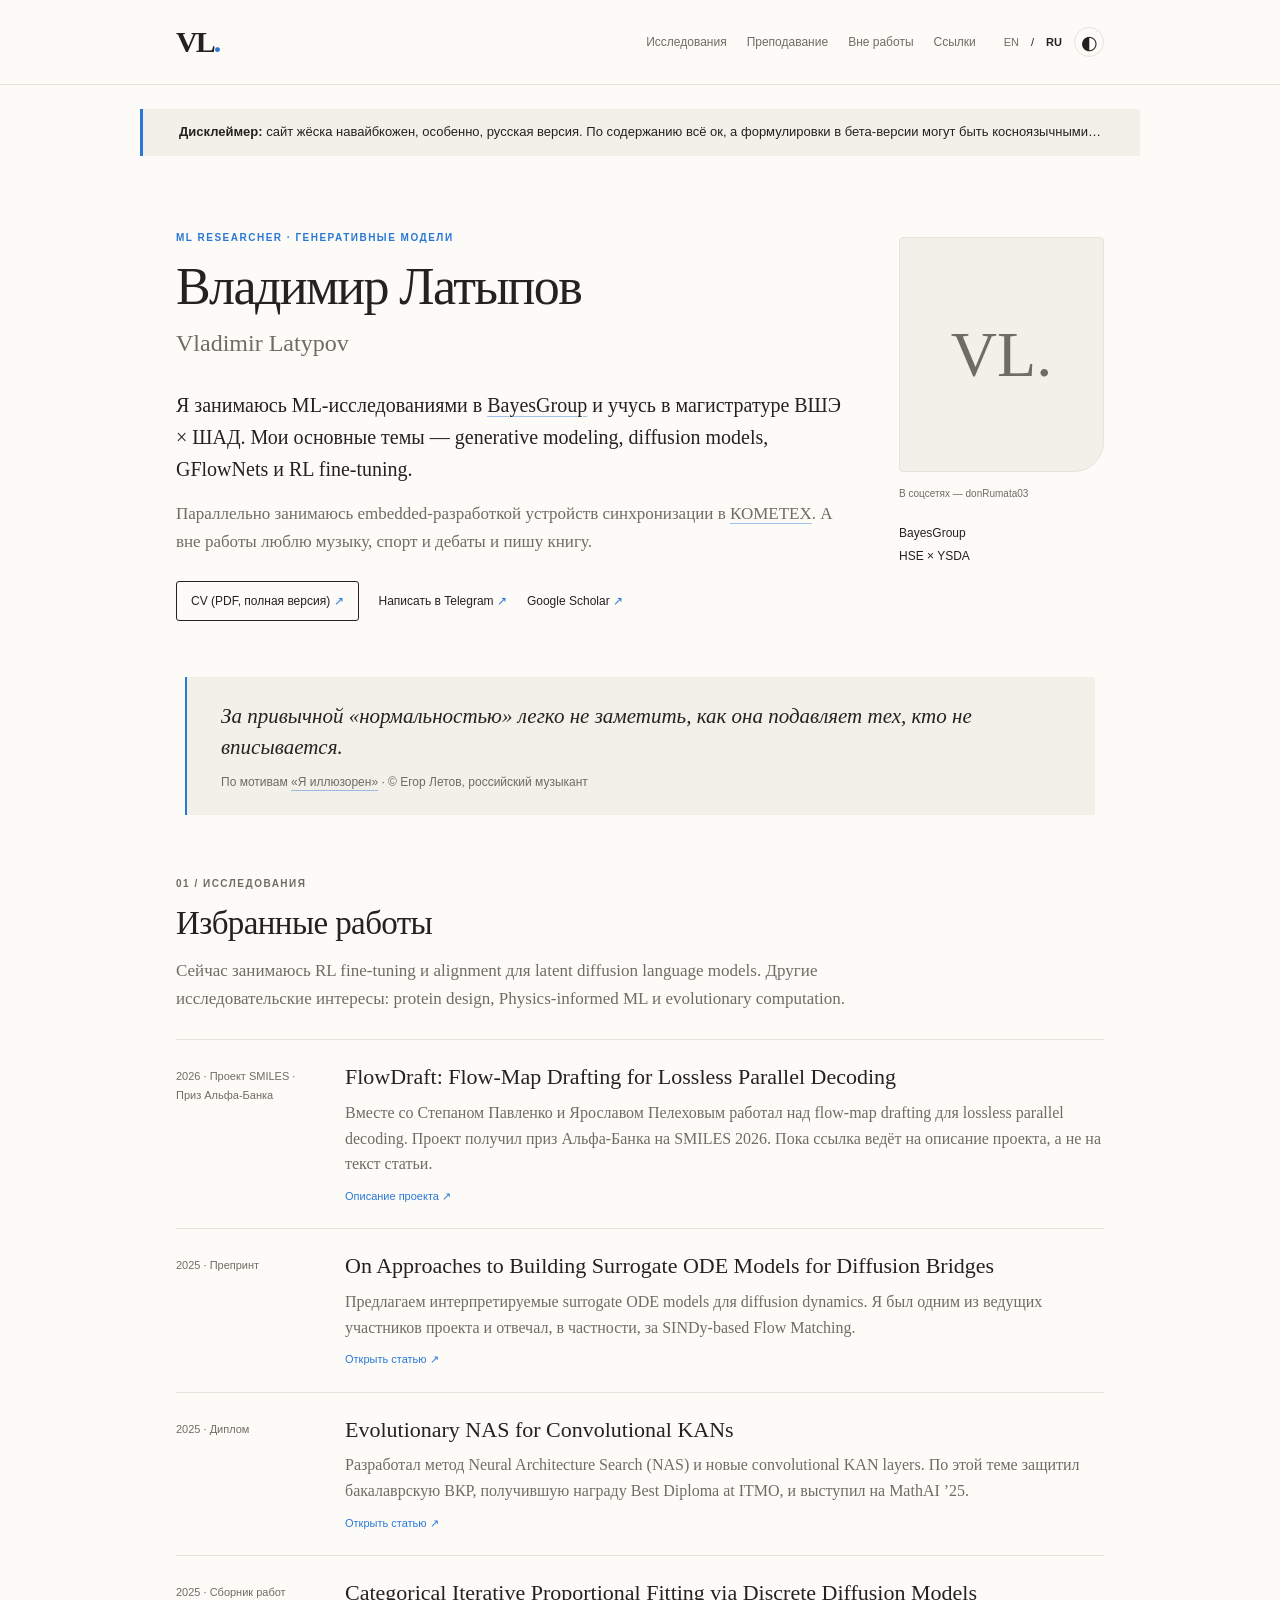
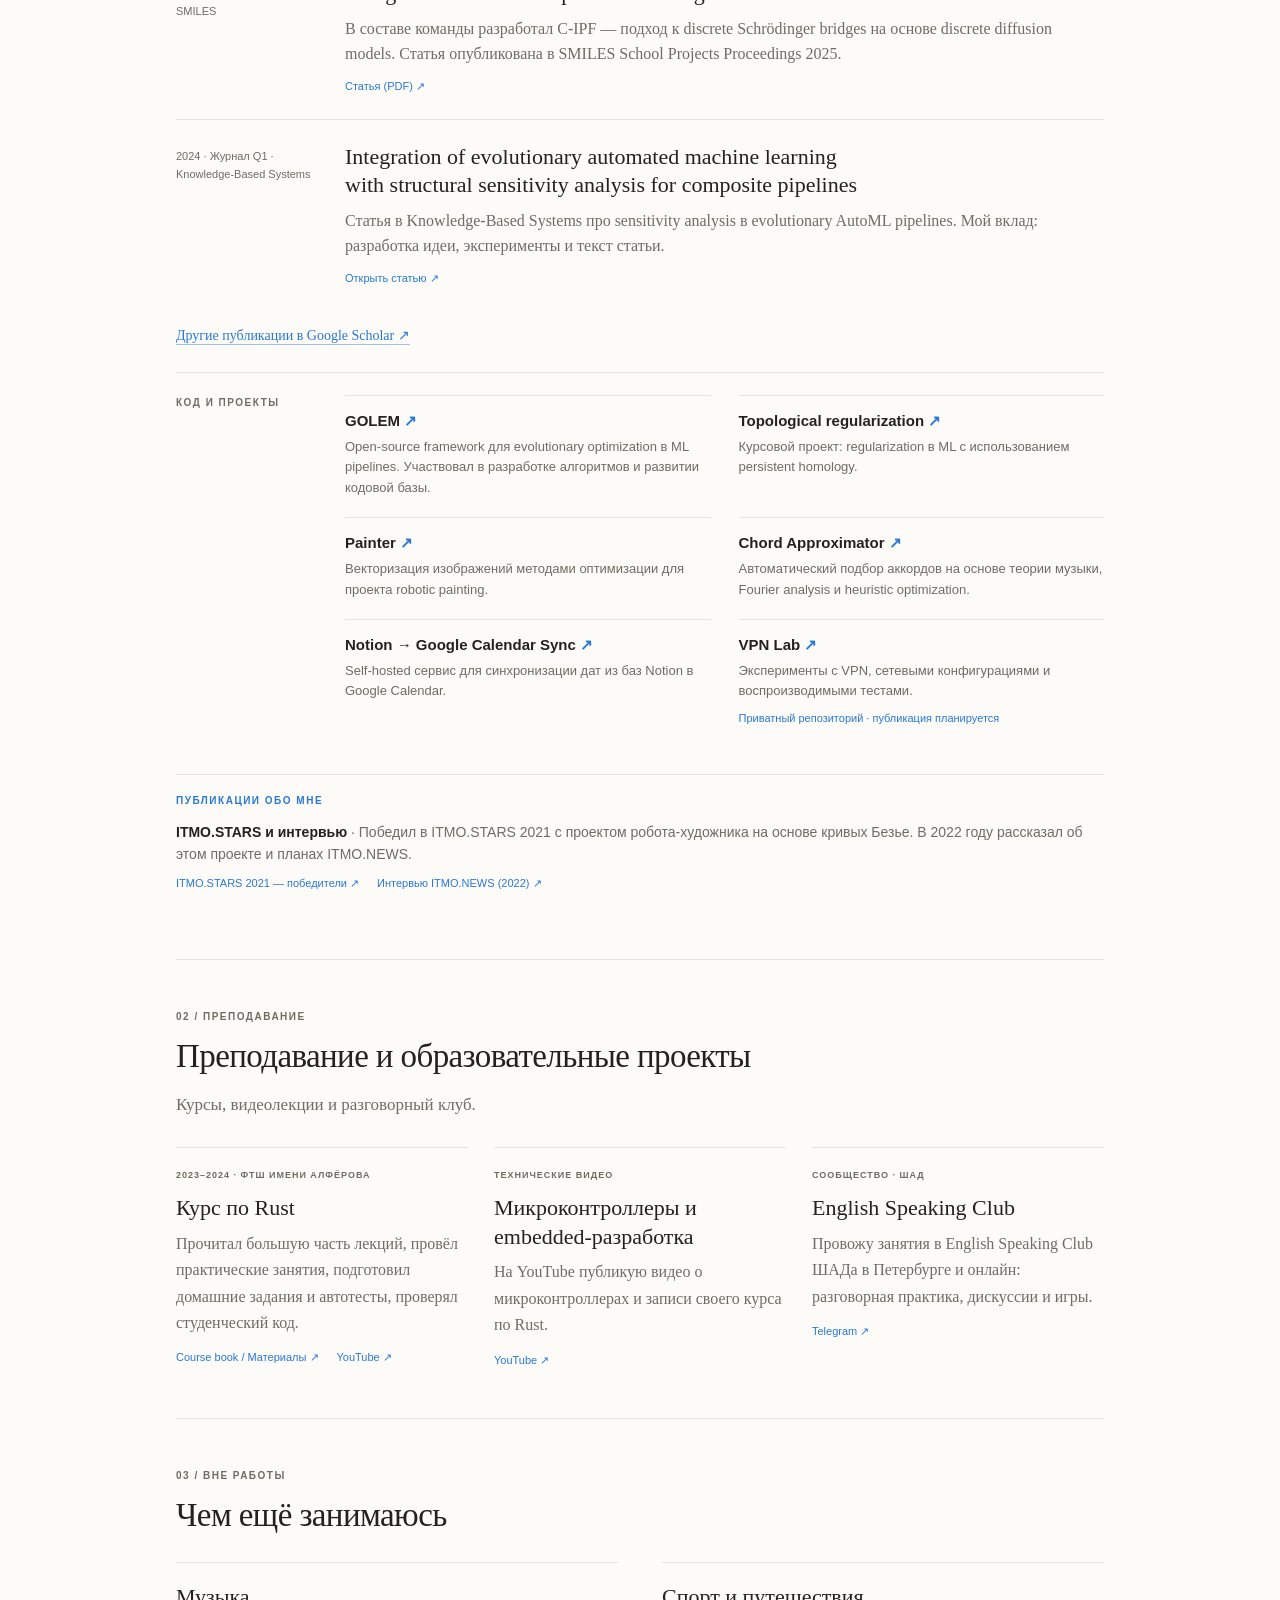
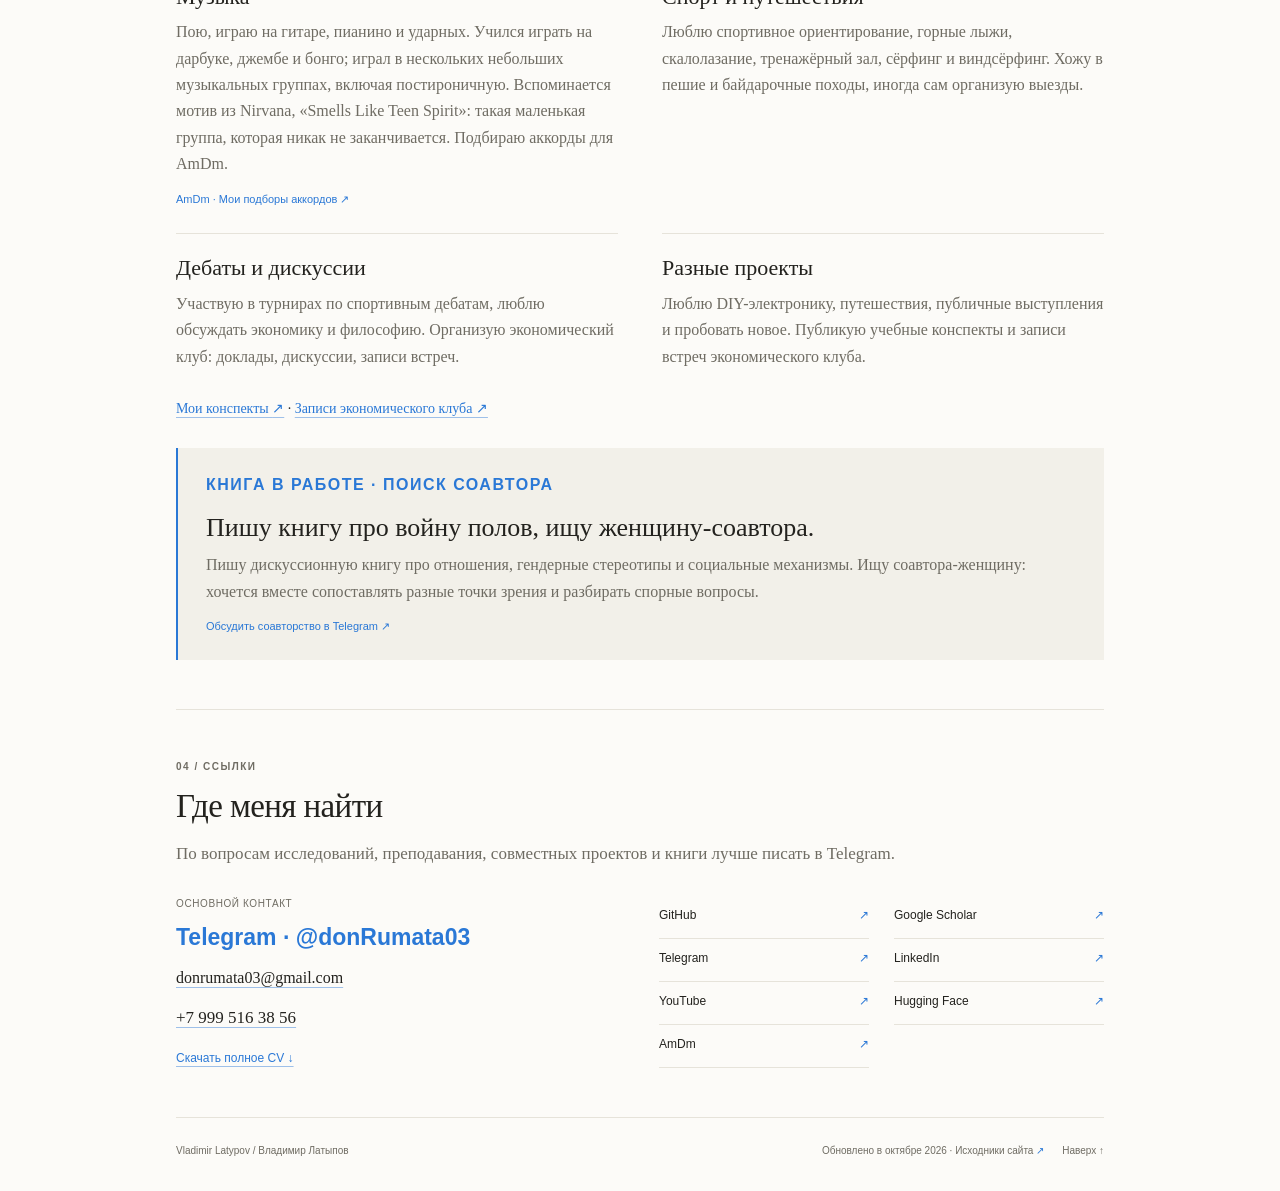
==== commit 1a9bfbd5: "Regenerate pages after research-profile edits" ====
--- a/ru/index.html
+++ b/ru/index.html
@@ -1,5 +1,9 @@
 <!doctype html>
-<html lang="ru"><head><meta charset="utf-8"><meta name="viewport" content="width=device-width,initial-scale=1"><meta name="color-scheme" content="light dark"><meta name="theme-color" content="#fcfbf8"><title>Владимир Латыпов · Vladimir Latypov | Исследования и инженерия</title><meta name="description" content="Владимир Латыпов / Vladimir Latypov. ML researcher в BayesGroup, студент магистратуры ВШЭ × ШАД, инженер в КОМЕТЕХ. Исследования, CV, преподавание и личные проекты."><meta name="author" content="Vladimir Latypov / Владимир Латыпов"><meta name="robots" content="index,follow,max-image-preview:large"><link rel="canonical" href="https://donrumata03.github.io/ru/"><link rel="alternate" hreflang="en" href="https://donrumata03.github.io/"><link rel="alternate" hreflang="ru" href="https://donrumata03.github.io/ru/"><link rel="alternate" hreflang="x-default" href="https://donrumata03.github.io/"><meta property="og:type" content="profile"><meta property="og:title" content="Владимир Латыпов · Vladimir Latypov | Исследования и инженерия"><meta property="og:description" content="Владимир Латыпов / Vladimir Latypov. ML researcher в BayesGroup, студент магистратуры ВШЭ × ШАД, инженер в КОМЕТЕХ. Исследования, CV, преподавание и личные проекты."><meta property="og:url" content="https://donrumata03.github.io/ru/"><meta property="og:image" content="https://avatars.githubusercontent.com/u/49616375?v=4"><meta property="og:image:alt" content="Vladimir Latypov"><meta name="twitter:card" content="summary"><link rel="icon" href="../assets/favicon.svg" type="image/svg+xml"><link rel="stylesheet" href="../assets/style.css"><script src="../assets/theme.js"></script><script type="application/ld+json">{"@context": "https://schema.org", "@type": "ProfilePage", "url": "https://donrumata03.github.io/ru/", "inLanguage": "ru", "mainEntity": {"@type": "Person", "@id": "https://donrumata03.github.io/#person", "name": "Vladimir Latypov", "alternateName": ["Владимир Латыпов", "Латыпов Владимир", "donRumata03"], "url": "https://donrumata03.github.io/", "image": "https://avatars.githubusercontent.com/u/49616375?v=4", "email": "mailto:donrumata03@gmail.com", "telephone": "+79995163856", "contactPoint": {"@type": "ContactPoint", "contactType": "preferred contact", "url": "https://t.me/donRumata03"}, "sameAs": ["https://github.com/donRumata03", "https://scholar.google.com/citations?user=0nONe0sAAAAJ", "https://t.me/donRumata03", "https://www.linkedin.com/in/don-rumata-558842353/", "https://www.youtube.com/@donrumata5299", "https://huggingface.co/donRumata03", "https://amdm.ru/users/donRumata03/songs/"]}}</script></head><body>
-<a class="skip" href="#main">Перейти к содержанию</a><header class="header"><div class="shell header-inner"><a class="brand" href="#about" aria-label="Vladimir Latypov">VL<span>.</span></a><nav aria-label="Основная навигация"><a href="#research">Исследования</a><a href="#experience">Опыт</a><a href="#teaching">Преподавание</a><a href="#beyond">Вне работы</a><a href="#contact">Ссылки</a></nav><div class="settings"><a href="../" lang="en" hreflang="en" >EN</a><span>/</span><a href="../ru/" lang="ru" hreflang="ru" aria-current="page">RU</a><button class="theme-toggle" type="button" aria-label="Переключить тёмную тему" aria-pressed="false" hidden>◐</button></div></div></header><aside class="shell beta-note" role="note"><strong>Дисклеймер:</strong> сайт жёска навайбкожен, особенно, русская версия. По содержанию всё ок, а формулировки в бета-версии могут быть косноязычными…</aside><main id="main" class="shell">
-<section class="hero" id="about"><div><p class="eyebrow">ML · математика · инженерия</p><h1>Владимир Латыпов</h1><p class="alt-name" lang="en">Vladimir Latypov</p><p class="lead">Я занимаюсь ML-исследованиями в <a href='https://bayesgroup.org/'>BayesGroup</a> и учусь в магистратуре ВШЭ × ШАД. Мои основные темы — generative modeling, diffusion models, GFlowNets и RL fine-tuning.</p><p class="hero-detail">Параллельно занимаюсь embedded-разработкой устройств синхронизации в <a href='https://kometeh.ru/'>КОМЕТЕХ</a>. А вне работы люблю музыку, спорт и дебаты и пишу книгу.</p><div class="hero-links"><a class="button" href="../assets/vladimir-latypov-cv.pdf" type="application/pdf">CV (PDF, полная версия) <span class="arrow">↗</span></a><a href="https://t.me/donRumata03">Написать в Telegram <span class="arrow" aria-hidden="true">↗</span></a><a href="https://scholar.google.com/citations?user=0nONe0sAAAAJ">Google Scholar <span class="arrow" aria-hidden="true">↗</span></a></div></div><aside class="hero-aside"><figure class="portrait-frame"><span class="portrait-fallback" aria-hidden="true">VL.</span><img class="portrait" src="https://avatars.githubusercontent.com/u/49616375?v=4" alt="Владимир Латыпов" width="205" height="235" fetchpriority="high" referrerpolicy="no-referrer"></figure><p class="caption">В соцсетях — donRumata03</p><p class="affiliations"><a href="https://bayesgroup.org/">BayesGroup</a><br><a href="https://www.hse.ru/en/">HSE</a> × <a href="https://dataschool.yandex.com/">YSDA</a><br><a href="https://kometeh.ru/">KOMETEH</a></p></aside></section><div class="bridge"><span>От ML-исследований до настоящего железа</span><span class="arrow">↓</span></div>
-<section class="section" id="research" aria-labelledby="research-heading"><p class="eyebrow">01 / Исследования</p><h2 id="research-heading">Избранные работы</h2><p class="section-intro">Сейчас занимаюсь RL fine-tuning и alignment для latent diffusion language models. Другие интересы: protein design, оптимизация и evolutionary computation.</p><article class="work"><div class="meta">2026 · Проект SMILES · Приз Альфа-Банка</div><div><h3><a href="https://www.skoltech.ru/en/news/summer-school-research-collaborations-skoltech-smiles-2026-concludes-suzhou">FlowDraft: Flow-Map Drafting for Lossless Parallel Decoding</a></h3><p>Вместе со Степаном Павленко и Ярославом Пелеховым работал над flow-map drafting для lossless parallel decoding. Проект получил приз Альфа-Банка на SMILES 2026. Пока ссылка ведёт на описание проекта, а не на текст статьи.</p><div class="links"><a href="https://www.skoltech.ru/en/news/summer-school-research-collaborations-skoltech-smiles-2026-concludes-suzhou">Описание проекта <span class="arrow" aria-hidden="true">↗</span></a></div></div></article><article class="work"><div class="meta">2025 · Препринт</div><div><h3><a href="https://arxiv.org/abs/2512.12671">On Approaches to Building Surrogate ODE Models for Diffusion Bridges</a></h3><p>Предлагаем интерпретируемые surrogate ODE models для diffusion dynamics. Я был одним из ведущих участников проекта и отвечал, в частности, за SINDy-based Flow Matching.</p><div class="links"><a href="https://arxiv.org/abs/2512.12671">Открыть статью <span class="arrow" aria-hidden="true">↗</span></a></div></div></article><article class="work"><div class="meta">2025 · Диплом</div><div><h3><a href="https://openreview.net/forum?id=Kg1CLjJsO0">Evolutionary NAS for Convolutional KANs</a></h3><p>Разработал метод Neural Architecture Search (NAS) и новые convolutional KAN layers. По этой теме защитил бакалаврскую ВКР, получившую награду Best Diploma at ITMO, и выступил на MathAI ’25.</p><div class="links"><a href="https://openreview.net/forum?id=Kg1CLjJsO0">Открыть статью <span class="arrow" aria-hidden="true">↗</span></a></div></div></article><article class="work"><div class="meta">2025 · Сборник работ SMILES</div><div><h3><a href="https://box.skoltech.ru/index.php/s/LEeQhaRW6GYYuAa">Categorical Iterative Proportional Fitting via Discrete Diffusion Models</a></h3><p>В составе команды разработал C-IPF — подход к discrete Schrödinger bridges на основе discrete diffusion models. Статья опубликована в SMILES School Projects Proceedings 2025.</p><div class="links"><a href="https://box.skoltech.ru/index.php/s/LEeQhaRW6GYYuAa">Статья (PDF) <span class="arrow" aria-hidden="true">↗</span></a></div></div></article><article class="work"><div class="meta">2024 · Журнал</div><div><h3><a href="https://doi.org/10.1016/j.knosys.2024.112363">Integration of evolutionary automated machine learning with structural sensitivity analysis for composite pipelines</a></h3><p>Статья в Knowledge-Based Systems про sensitivity analysis в evolutionary AutoML pipelines. Мой вклад: разработка идеи, эксперименты и текст статьи.</p><div class="links"><a href="https://doi.org/10.1016/j.knosys.2024.112363">Открыть статью <span class="arrow" aria-hidden="true">↗</span></a></div></div></article><p class="outro"><a href="https://scholar.google.com/citations?user=0nONe0sAAAAJ">Другие публикации в Google Scholar <span class="arrow" aria-hidden="true">↗</span></a></p><div class="project-strip"><span class="eyebrow">Код и проекты</span><div class="project-grid"><article class="project"><h3><a href="https://github.com/aimclub/GOLEM">GOLEM <span class="arrow" aria-hidden="true">↗</span></a></h3><p>Open-source framework для evolutionary optimization в ML pipelines. Участвовал в разработке алгоритмов и развитии кодовой базы.</p></article><article class="project"><h3><a href="https://github.com/donRumata03/topological-regularization">Topological regularization <span class="arrow" aria-hidden="true">↗</span></a></h3><p>Курсовой проект: regularization в ML с использованием persistent homology.</p></article><article class="project"><h3><a href="https://github.com/donRumata03/Painter">Painter <span class="arrow" aria-hidden="true">↗</span></a></h3><p>Векторизация изображений методами оптимизации для проекта robotic painting.</p></article><article class="project"><h3><a href="https://github.com/donRumata03/Chord_approximator">Chord Approximator <span class="arrow" aria-hidden="true">↗</span></a></h3><p>Автоматический подбор аккордов на основе теории музыки, Fourier analysis и heuristic optimization.</p></article><article class="project"><h3><a href="https://github.com/donRumata03/notion-gcal-sync">Notion → Google Calendar Sync <span class="arrow" aria-hidden="true">↗</span></a></h3><p>Self-hosted сервис для синхронизации дат из баз Notion в Google Calendar.</p></article><article class="project"><h3><a href="https://github.com/donRumata03/vpn-lab">VPN Lab <span class="arrow" aria-hidden="true">↗</span></a></h3><p>Эксперименты с VPN, сетевыми конфигурациями и воспроизводимыми тестами.</p><span class="project-status">Приватный репозиторий · публикация планируется</span></article></div></div></section><section class="section" id="experience" aria-labelledby="experience-heading"><p class="eyebrow">02 / Опыт</p><h2 id="experience-heading">Исследования и инженерная работа</h2><p class="section-intro">Совмещаю инженерную работу с ML-исследованиями. Ниже — краткая хронология. Подробнее о проектах, наградах и навыках — в CV.</p><article class="job"><div class="meta current">Дек. 2025 – н. в.</div><div><h3><a href="https://bayesgroup.org/">BayesGroup · НИУ ВШЭ <span class="arrow" aria-hidden="true">↗</span></a></h3><p class="role">ML Researcher</p><p>Работаю над RL alignment для latent diffusion language models. Курсовой проект — learnable generation order и ensemble conditioning для protein design.</p></div></article><article class="job"><div class="meta current">Янв. 2021 – н. в.</div><div><h3><a href="https://kometeh.ru/">АО НПП «КОМЕТЕХ» <span class="arrow" aria-hidden="true">↗</span></a></h3><p class="role">Инженер-исследователь · embedded systems, optimal control</p><p>Веду разработку устройства синхронизации для телекоммуникационных сетей с использованием Model Predictive Control (MPC). Пишу hard real-time / RTOS код на Rust и C++, FPGA-модули на Clash/Haskell и Verilog; также занимаюсь GUI и аппаратной частью.</p></div></article><article class="job"><div class="meta ">Сен. 2024 – дек. 2025</div><div><h3>NSS Lab · Университет ИТМО</h3><p class="role">ML Researcher · Maths in ML &amp; Physics-Informed ML</p><p>Группа Александра Хватова. Работал над SINDy-based Flow Matching, Evolutionary NAS for Convolutional KANs и поиском инвариантов дифференциальных уравнений.</p></div></article><article class="job"><div class="meta ">Дек. 2023 – сен. 2024</div><div><h3>NSS Lab · Университет ИТМО</h3><p class="role">ML Researcher · AutoML &amp; Evolutionary Computation</p><p>Группа Николая Никитина. Evolutionary AutoML, cellular encodings, RL-based hyperparameter adaptation и вклад в библиотеку GOLEM.</p></div></article><article class="job"><div class="meta ">Июл. 2020 – фев. 2022</div><div><h3>Лаборатория робототехники · ИТМО</h3><p class="role">Руководитель студенческого проекта · evolutionary computation</p><p>Руководил командой из трёх студентов в проекте по robotic painting. Мы комбинировали gradient-based и evolutionary optimization для векторизации изображений. Проект получил награду ITMO.STARS.</p></div></article><div class="education"><h3>Образование</h3><p><strong>НИУ ВШЭ × ШАД</strong> · Магистратура, 2025–н. в.<br><strong>Университет ИТМО</strong> · Бакалавриат, прикладная математика и информатика, 2021–2025<br><strong>ФТШ имени Ж. И. Алфёрова</strong> · 2017–2021</p></div><p class="outro"><a href="../assets/vladimir-latypov-cv.pdf">Полное CV на английском (PDF, 2 страницы) <span class="arrow" aria-hidden="true">↗</span></a></p></section><section class="section" id="teaching" aria-labelledby="teaching-heading"><p class="eyebrow">03 / Преподавание</p><h2 id="teaching-heading">Преподавание и образовательные проекты</h2><p class="section-intro">Курсы, видеолекции и разговорный клуб.</p><div class="grid-three"><article class="card"><p class="eyebrow">2023–2024 · ФТШ имени Алфёрова</p><h3>Курс по Rust</h3><p>Прочитал большую часть лекций, провёл практические занятия, подготовил домашние задания и автотесты, проверял студенческий код.</p><div class="links"><a href="https://pts-rust-course.github.io/rust-course-book/">Course book / Материалы <span class="arrow" aria-hidden="true">↗</span></a><a href="https://www.youtube.com/playlist?list=PLMdakVOACD9Ww337BXmG7AkozZalW0W--">YouTube <span class="arrow" aria-hidden="true">↗</span></a></div></article><article class="card"><p class="eyebrow">Технические видео</p><h3>Микроконтроллеры и embedded-разработка</h3><p>На YouTube публикую видео о микроконтроллерах и записи своего курса по Rust.</p><div class="links"><a href="https://www.youtube.com/@donrumata5299">YouTube <span class="arrow" aria-hidden="true">↗</span></a></div></article><article class="card"><p class="eyebrow">Сообщество · ШАД</p><h3>English Speaking Club</h3><p>Организую English Speaking Club ШАДа в Петербурге и онлайн. Обсуждаем разные темы и играем на английском.</p><div class="links"><a href="https://t.me/donRumata03">Telegram <span class="arrow" aria-hidden="true">↗</span></a></div></article></div></section><section class="section" id="beyond" aria-labelledby="beyond-heading"><p class="eyebrow">04 / Вне работы</p><h2 id="beyond-heading">Чем ещё занимаюсь</h2><div class="grid-two"><article class="card"><h3>Музыка</h3><p>Пою, играю на гитаре, пианино и ударных. Учился играть на дарбуке, джембе и бонго; играл в нескольких музыкальных группах, включая постироничную. Подбираю аккорды и публикую их на AmDm.</p><div class="links"><a href="https://amdm.ru/users/donRumata03/songs/">AmDm · Мои подборы аккордов <span class="arrow" aria-hidden="true">↗</span></a></div></article><article class="card"><h3>Спорт и путешествия</h3><p>Люблю спортивное ориентирование, горные лыжи, скалолазание, тренажёрный зал, сёрфинг и виндсёрфинг. Хожу в пешие и байдарочные походы, иногда сам организую выезды.</p></article><article class="card"><h3>Дебаты и дискуссии</h3><p>Участвую в турнирах по спортивным дебатам, люблю обсуждать экономику и философию. Организую экономический клуб: доклады, дискуссии, записи встреч.</p></article><article class="card"><h3>Разные проекты</h3><p>Люблю DIY-электронику, путешествия, публичные выступления и пробовать новое. Публикую учебные конспекты и записи встреч экономического клуба.</p></article></div><p class="outro"><a href="https://github.com/donRumata03/Conspects">Мои конспекты <span class="arrow" aria-hidden="true">↗</span></a> · <a href="https://www.youtube.com/playlist?list=PLMdakVOACD9XE3PzWCs-CRNVUCjx3BdiG">Записи экономического клуба <span class="arrow" aria-hidden="true">↗</span></a></p><article class="book"><p class="eyebrow">Книга в работе · поиск соавтора</p><h3>Пишу книгу про войну полов, ищу женщину-соавтора.</h3><p>Пишу дискуссионную книгу про отношения, гендерные стереотипы и социальные механизмы. Ищу соавтора-женщину: хочется вместе сопоставлять разные точки зрения и разбирать спорные вопросы.</p><div class="links"><a href="https://t.me/donRumata03">Обсудить соавторство в Telegram <span class="arrow" aria-hidden="true">↗</span></a></div></article></section><section class="section" id="contact" aria-labelledby="contact-heading"><p class="eyebrow">05 / Ссылки</p><h2 id="contact-heading">Где меня найти</h2><p class="section-intro">По поводу исследований, инженерных проектов, преподавания или книги лучше писать в Telegram.</p><div class="contact-layout"><div class="contact-direct"><span class="contact-hint">Основной контакт</span><a class="primary-contact" href="https://t.me/donRumata03">Telegram · @donRumata03</a><a class="email" href="mailto:donrumata03@gmail.com">donrumata03@gmail.com</a><a href="tel:+79995163856">+7 999 516 38 56</a><a href="../assets/vladimir-latypov-cv.pdf" download="Vladimir-Latypov-CV.pdf">Скачать полное CV ↓</a></div><div class="profiles"><a href="https://github.com/donRumata03">GitHub <span class="arrow" aria-hidden="true">↗</span></a><a href="https://scholar.google.com/citations?user=0nONe0sAAAAJ">Google Scholar <span class="arrow" aria-hidden="true">↗</span></a><a href="https://t.me/donRumata03">Telegram <span class="arrow" aria-hidden="true">↗</span></a><a href="https://www.linkedin.com/in/don-rumata-558842353/">LinkedIn <span class="arrow" aria-hidden="true">↗</span></a><a href="https://www.youtube.com/@donrumata5299">YouTube <span class="arrow" aria-hidden="true">↗</span></a><a href="https://huggingface.co/donRumata03">Hugging Face <span class="arrow" aria-hidden="true">↗</span></a><a href="https://amdm.ru/users/donRumata03/songs/">AmDm <span class="arrow" aria-hidden="true">↗</span></a></div></div></section></main><footer class="shell footer"><span>Vladimir Latypov / Владимир Латыпов</span><span>Обновлено в октябре 2026 · <a href="https://github.com/donRumata03/donRumata03.github.io">Исходники сайта <span class="arrow" aria-hidden="true">↗</span></a></span><a href="#about">Наверх ↑</a></footer><script src="../assets/site.js" defer></script></body></html>+<html lang="ru"><head><meta charset="utf-8"><meta name="viewport" content="width=device-width,initial-scale=1"><meta name="color-scheme" content="light dark"><meta name="theme-color" content="#fcfbf8"><title>Владимир Латыпов · Vladimir Latypov | Исследователь ML</title><meta name="description" content="Владимир Латыпов / Vladimir Latypov. ML researcher в BayesGroup, магистрант ВШЭ × ШАД. Generative modeling, публикации, преподавание и личные проекты."><meta name="author" content="Vladimir Latypov / Владимир Латыпов"><meta name="robots" content="index,follow,max-image-preview:large"><link rel="canonical" href="https://donrumata03.github.io/ru/"><link rel="alternate" hreflang="en" href="https://donrumata03.github.io/"><link rel="alternate" hreflang="ru" href="https://donrumata03.github.io/ru/"><link rel="alternate" hreflang="x-default" href="https://donrumata03.github.io/"><meta property="og:type" content="profile"><meta property="og:title" content="Владимир Латыпов · Vladimir Latypov | Исследователь ML"><meta property="og:description" content="Владимир Латыпов / Vladimir Latypov. ML researcher в BayesGroup, магистрант ВШЭ × ШАД. Generative modeling, публикации, преподавание и личные проекты."><meta property="og:url" content="https://donrumata03.github.io/ru/"><meta property="og:image" content="https://avatars.githubusercontent.com/u/49616375?v=4"><meta property="og:image:alt" content="Vladimir Latypov"><meta name="twitter:card" content="summary"><link rel="icon" href="../assets/favicon.svg" type="image/svg+xml"><link rel="stylesheet" href="../assets/style.css"><script src="../assets/theme.js"></script><script type="application/ld+json">{"@context": "https://schema.org", "@type": "ProfilePage", "url": "https://donrumata03.github.io/ru/", "inLanguage": "ru", "mainEntity": {"@type": "Person", "@id": "https://donrumata03.github.io/#person", "name": "Vladimir Latypov", "alternateName": ["Владимир Латыпов", "Латыпов Владимир", "donRumata03"], "url": "https://donrumata03.github.io/", "image": "https://avatars.githubusercontent.com/u/49616375?v=4", "email": "mailto:donrumata03@gmail.com", "telephone": "+79995163856", "contactPoint": {"@type": "ContactPoint", "contactType": "preferred contact", "url": "https://t.me/donRumata03"}, "sameAs": ["https://github.com/donRumata03", "https://scholar.google.com/citations?user=0nONe0sAAAAJ", "https://t.me/donRumata03", "https://www.linkedin.com/in/don-rumata-558842353/", "https://www.youtube.com/@donrumata5299", "https://huggingface.co/donRumata03", "https://amdm.ru/users/donRumata03/songs/"]}}</script></head><body>
+<a class="skip" href="#main">Перейти к содержанию</a><header class="header"><div class="shell header-inner"><a class="brand" href="#about" aria-label="Vladimir Latypov">VL<span>.</span></a><nav aria-label="Основная навигация"><a href="#research">Исследования</a><a href="#teaching">Преподавание</a><a href="#beyond">Вне работы</a><a href="#contact">Ссылки</a></nav><div class="settings"><a href="../" lang="en" hreflang="en" >EN</a><span>/</span><a href="../ru/" lang="ru" hreflang="ru" aria-current="page">RU</a><button class="theme-toggle" type="button" aria-label="Переключить тёмную тему" aria-pressed="false" hidden>◐</button></div></div></header><aside class="shell beta-note" role="note"><strong>Дисклеймер:</strong> сайт жёска навайбкожен, особенно, русская версия. По содержанию всё ок, а формулировки в бета-версии могут быть косноязычными…</aside><main id="main" class="shell">
+<section class="hero" id="about"><div><p class="eyebrow">ML Researcher · генеративные модели</p><h1>Владимир Латыпов</h1><p class="alt-name" lang="en">Vladimir Latypov</p><p class="lead">Я занимаюсь ML-исследованиями в <a href='https://bayesgroup.org/'>BayesGroup</a> и учусь в магистратуре ВШЭ × ШАД. Мои основные темы — generative modeling, diffusion models, GFlowNets и RL fine-tuning.</p><p class="hero-detail">Параллельно занимаюсь embedded-разработкой устройств синхронизации в <a href='https://kometeh.ru/'>КОМЕТЕХ</a>. А вне работы люблю музыку, спорт и дебаты и пишу книгу.</p><div class="hero-links"><a class="button" href="../assets/vladimir-latypov-cv.pdf" type="application/pdf">CV (PDF, полная версия) <span class="arrow">↗</span></a><a href="https://t.me/donRumata03">Написать в Telegram <span class="arrow" aria-hidden="true">↗</span></a><a href="https://scholar.google.com/citations?user=0nONe0sAAAAJ">Google Scholar <span class="arrow" aria-hidden="true">↗</span></a></div></div><aside class="hero-aside"><figure class="portrait-frame"><span class="portrait-fallback" aria-hidden="true">VL.</span><img class="portrait" src="https://avatars.githubusercontent.com/u/49616375?v=4" alt="Владимир Латыпов" width="205" height="235" fetchpriority="high" referrerpolicy="no-referrer"></figure><p class="caption">В соцсетях — donRumata03</p><p class="affiliations"><a href="https://bayesgroup.org/">BayesGroup</a><br><a href="https://www.hse.ru/en/">HSE</a> × <a href="https://dataschool.yandex.com/">YSDA</a></p></aside></section>
+<aside class="personal-epigraph" aria-label="Мысль из любимой музыки">
+ <p>За привычной «нормальностью» легко не заметить, как она подавляет тех, кто не вписывается.</p>
+ <div class="epigraph-source">По мотивам <a href="https://www.gr-oborona.ru/pub/rock/egor_letov_stihi.html">«Я иллюзорен»</a> · © Егор Летов, российский музыкант</div>
+</aside>
+<section class="section" id="research" aria-labelledby="research-heading"><p class="eyebrow">01 / Исследования</p><h2 id="research-heading">Избранные работы</h2><p class="section-intro">Сейчас занимаюсь RL fine-tuning и alignment для latent diffusion language models. Другие исследовательские интересы: protein design, Physics-informed ML и evolutionary computation.</p><article class="work"><div class="meta">2026 · Проект SMILES · Приз Альфа-Банка</div><div><h3><a href="https://www.skoltech.ru/en/news/summer-school-research-collaborations-skoltech-smiles-2026-concludes-suzhou">FlowDraft: Flow-Map Drafting for Lossless Parallel Decoding</a></h3><p>Вместе со Степаном Павленко и Ярославом Пелеховым работал над flow-map drafting для lossless parallel decoding. Проект получил приз Альфа-Банка на SMILES 2026. Пока ссылка ведёт на описание проекта, а не на текст статьи.</p><div class="links"><a href="https://www.skoltech.ru/en/news/summer-school-research-collaborations-skoltech-smiles-2026-concludes-suzhou">Описание проекта <span class="arrow" aria-hidden="true">↗</span></a></div></div></article><article class="work"><div class="meta">2025 · Препринт</div><div><h3><a href="https://arxiv.org/abs/2512.12671">On Approaches to Building Surrogate ODE Models for Diffusion Bridges</a></h3><p>Предлагаем интерпретируемые surrogate ODE models для diffusion dynamics. Я был одним из ведущих участников проекта и отвечал, в частности, за SINDy-based Flow Matching.</p><div class="links"><a href="https://arxiv.org/abs/2512.12671">Открыть статью <span class="arrow" aria-hidden="true">↗</span></a></div></div></article><article class="work"><div class="meta">2025 · Диплом</div><div><h3><a href="https://openreview.net/forum?id=Kg1CLjJsO0">Evolutionary NAS for Convolutional KANs</a></h3><p>Разработал метод Neural Architecture Search (NAS) и новые convolutional KAN layers. По этой теме защитил бакалаврскую ВКР, получившую награду Best Diploma at ITMO, и выступил на MathAI ’25.</p><div class="links"><a href="https://openreview.net/forum?id=Kg1CLjJsO0">Открыть статью <span class="arrow" aria-hidden="true">↗</span></a></div></div></article><article class="work"><div class="meta">2025 · Сборник работ SMILES</div><div><h3><a href="https://box.skoltech.ru/index.php/s/LEeQhaRW6GYYuAa">Categorical Iterative Proportional Fitting via Discrete Diffusion Models</a></h3><p>В составе команды разработал C-IPF — подход к discrete Schrödinger bridges на основе discrete diffusion models. Статья опубликована в SMILES School Projects Proceedings 2025.</p><div class="links"><a href="https://box.skoltech.ru/index.php/s/LEeQhaRW6GYYuAa">Статья (PDF) <span class="arrow" aria-hidden="true">↗</span></a></div></div></article><article class="work"><div class="meta">2024 · Журнал Q1 · Knowledge-Based Systems</div><div><h3><a href="https://doi.org/10.1016/j.knosys.2024.112363">Integration of evolutionary automated machine learning with structural sensitivity analysis for composite pipelines</a></h3><p>Статья в Knowledge-Based Systems про sensitivity analysis в evolutionary AutoML pipelines. Мой вклад: разработка идеи, эксперименты и текст статьи.</p><div class="links"><a href="https://doi.org/10.1016/j.knosys.2024.112363">Открыть статью <span class="arrow" aria-hidden="true">↗</span></a></div></div></article><p class="outro"><a href="https://scholar.google.com/citations?user=0nONe0sAAAAJ">Другие публикации в Google Scholar <span class="arrow" aria-hidden="true">↗</span></a></p><div class="project-strip"><span class="eyebrow">Код и проекты</span><div class="project-grid"><article class="project"><h3><a href="https://github.com/aimclub/GOLEM">GOLEM <span class="arrow" aria-hidden="true">↗</span></a></h3><p>Open-source framework для evolutionary optimization в ML pipelines. Участвовал в разработке алгоритмов и развитии кодовой базы.</p></article><article class="project"><h3><a href="https://github.com/donRumata03/topological-regularization">Topological regularization <span class="arrow" aria-hidden="true">↗</span></a></h3><p>Курсовой проект: regularization в ML с использованием persistent homology.</p></article><article class="project"><h3><a href="https://github.com/donRumata03/Painter">Painter <span class="arrow" aria-hidden="true">↗</span></a></h3><p>Векторизация изображений методами оптимизации для проекта robotic painting.</p></article><article class="project"><h3><a href="https://github.com/donRumata03/Chord_approximator">Chord Approximator <span class="arrow" aria-hidden="true">↗</span></a></h3><p>Автоматический подбор аккордов на основе теории музыки, Fourier analysis и heuristic optimization.</p></article><article class="project"><h3><a href="https://github.com/donRumata03/notion-gcal-sync">Notion → Google Calendar Sync <span class="arrow" aria-hidden="true">↗</span></a></h3><p>Self-hosted сервис для синхронизации дат из баз Notion в Google Calendar.</p></article><article class="project"><h3><a href="https://github.com/donRumata03/vpn-lab">VPN Lab <span class="arrow" aria-hidden="true">↗</span></a></h3><p>Эксперименты с VPN, сетевыми конфигурациями и воспроизводимыми тестами.</p><span class="project-status">Приватный репозиторий · публикация планируется</span></article></div></div><aside class="press-mention"><p class="eyebrow">Публикации обо мне</p><p><strong>ITMO.STARS и интервью</strong> · Победил в ITMO.STARS 2021 с проектом робота-художника на основе кривых Безье. В 2022 году рассказал об этом проекте и планах ITMO.NEWS.</p><div class="links"><a href="https://news.itmo.ru/ru/education/students/news/10496/">ITMO.STARS 2021 — победители <span class="arrow" aria-hidden="true">↗</span></a><a href="https://news.itmo.ru/ru/news/12692/">Интервью ITMO.NEWS (2022) <span class="arrow" aria-hidden="true">↗</span></a></div></aside></section><section class="section" id="teaching" aria-labelledby="teaching-heading"><p class="eyebrow">02 / Преподавание</p><h2 id="teaching-heading">Преподавание и образовательные проекты</h2><p class="section-intro">Курсы, видеолекции и разговорный клуб.</p><div class="grid-three"><article class="card"><p class="eyebrow">2023–2024 · ФТШ имени Алфёрова</p><h3>Курс по Rust</h3><p>Прочитал большую часть лекций, провёл практические занятия, подготовил домашние задания и автотесты, проверял студенческий код.</p><div class="links"><a href="https://pts-rust-course.github.io/rust-course-book/">Course book / Материалы <span class="arrow" aria-hidden="true">↗</span></a><a href="https://www.youtube.com/playlist?list=PLMdakVOACD9Ww337BXmG7AkozZalW0W--">YouTube <span class="arrow" aria-hidden="true">↗</span></a></div></article><article class="card"><p class="eyebrow">Технические видео</p><h3>Микроконтроллеры и embedded-разработка</h3><p>На YouTube публикую видео о микроконтроллерах и записи своего курса по Rust.</p><div class="links"><a href="https://www.youtube.com/@donrumata5299">YouTube <span class="arrow" aria-hidden="true">↗</span></a></div></article><article class="card"><p class="eyebrow">Сообщество · ШАД</p><h3>English Speaking Club</h3><p>Провожу занятия в English Speaking Club ШАДа в Петербурге и онлайн: разговорная практика, дискуссии и игры.</p><div class="links"><a href="https://t.me/donRumata03">Telegram <span class="arrow" aria-hidden="true">↗</span></a></div></article></div></section><section class="section" id="beyond" aria-labelledby="beyond-heading"><p class="eyebrow">03 / Вне работы</p><h2 id="beyond-heading">Чем ещё занимаюсь</h2><div class="grid-two"><article class="card"><h3>Музыка</h3><p>Пою, играю на гитаре, пианино и ударных. Учился играть на дарбуке, джембе и бонго; играл в нескольких небольших музыкальных группах, включая постироничную. Вспоминается мотив из Nirvana, «Smells Like Teen Spirit»: такая маленькая группа, которая никак не заканчивается. Подбираю аккорды для AmDm.</p><div class="links"><a href="https://amdm.ru/users/donRumata03/songs/">AmDm · Мои подборы аккордов <span class="arrow" aria-hidden="true">↗</span></a></div></article><article class="card"><h3>Спорт и путешествия</h3><p>Люблю спортивное ориентирование, горные лыжи, скалолазание, тренажёрный зал, сёрфинг и виндсёрфинг. Хожу в пешие и байдарочные походы, иногда сам организую выезды.</p></article><article class="card"><h3>Дебаты и дискуссии</h3><p>Участвую в турнирах по спортивным дебатам, люблю обсуждать экономику и философию. Организую экономический клуб: доклады, дискуссии, записи встреч.</p></article><article class="card"><h3>Разные проекты</h3><p>Люблю DIY-электронику, путешествия, публичные выступления и пробовать новое. Публикую учебные конспекты и записи встреч экономического клуба.</p></article></div><p class="outro"><a href="https://github.com/donRumata03/Conspects">Мои конспекты <span class="arrow" aria-hidden="true">↗</span></a> · <a href="https://www.youtube.com/playlist?list=PLMdakVOACD9XE3PzWCs-CRNVUCjx3BdiG">Записи экономического клуба <span class="arrow" aria-hidden="true">↗</span></a></p><article class="book"><p class="eyebrow">Книга в работе · поиск соавтора</p><h3>Пишу книгу про войну полов, ищу женщину-соавтора.</h3><p>Пишу дискуссионную книгу про отношения, гендерные стереотипы и социальные механизмы. Ищу соавтора-женщину: хочется вместе сопоставлять разные точки зрения и разбирать спорные вопросы.</p><div class="links"><a href="https://t.me/donRumata03">Обсудить соавторство в Telegram <span class="arrow" aria-hidden="true">↗</span></a></div></article></section><section class="section" id="contact" aria-labelledby="contact-heading"><p class="eyebrow">04 / Ссылки</p><h2 id="contact-heading">Где меня найти</h2><p class="section-intro">По вопросам исследований, преподавания, совместных проектов и книги лучше писать в Telegram.</p><div class="contact-layout"><div class="contact-direct"><span class="contact-hint">Основной контакт</span><a class="primary-contact" href="https://t.me/donRumata03">Telegram · @donRumata03</a><a class="email" href="mailto:donrumata03@gmail.com">donrumata03@gmail.com</a><a href="tel:+79995163856">+7 999 516 38 56</a><a href="../assets/vladimir-latypov-cv.pdf" download="Vladimir-Latypov-CV.pdf">Скачать полное CV ↓</a></div><div class="profiles"><a href="https://github.com/donRumata03">GitHub <span class="arrow" aria-hidden="true">↗</span></a><a href="https://scholar.google.com/citations?user=0nONe0sAAAAJ">Google Scholar <span class="arrow" aria-hidden="true">↗</span></a><a href="https://t.me/donRumata03">Telegram <span class="arrow" aria-hidden="true">↗</span></a><a href="https://www.linkedin.com/in/don-rumata-558842353/">LinkedIn <span class="arrow" aria-hidden="true">↗</span></a><a href="https://www.youtube.com/@donrumata5299">YouTube <span class="arrow" aria-hidden="true">↗</span></a><a href="https://huggingface.co/donRumata03">Hugging Face <span class="arrow" aria-hidden="true">↗</span></a><a href="https://amdm.ru/users/donRumata03/songs/">AmDm <span class="arrow" aria-hidden="true">↗</span></a></div></div></section></main><footer class="shell footer"><span>Vladimir Latypov / Владимир Латыпов</span><span>Обновлено в октябре 2026 · <a href="https://github.com/donRumata03/donRumata03.github.io">Исходники сайта <span class="arrow" aria-hidden="true">↗</span></a></span><a href="#about">Наверх ↑</a></footer><script src="../assets/site.js" defer></script></body></html>
--- a/assets/style.css
+++ b/assets/style.css
@@ -17,3 +17,15 @@
 .project p{font:13px/1.6 var(--sans);color:var(--muted);margin:0}
 .project .project-status{display:block;font:11px/1.6 var(--sans);color:var(--link);margin-top:8px}
 @media(max-width:650px){.project-grid{grid-template-columns:1fr;gap:0}}
+
+/* Understated but visible epigraph, linked to the original artist. */
+.personal-epigraph{max-width:910px;margin:0 auto 12px;padding:24px 34px;border-left:2px solid var(--link);background:var(--wash)}
+.personal-epigraph p{font:italic 21px/1.5 var(--serif);max-width:760px;margin:0 0 9px}
+.personal-epigraph .epigraph-source{font:12px/1.5 var(--sans);color:var(--muted)}
+.personal-epigraph .epigraph-source a{text-decoration-thickness:1px}
+.press-mention{margin-top:28px;padding:18px 0;border-top:1px solid var(--rule)}
+.press-mention .eyebrow{color:var(--link)}
+.press-mention p:not(.eyebrow){font:14px/1.6 var(--sans);margin:0 0 9px;color:var(--muted)}
+.press-mention strong{color:var(--ink)}
+@media(max-width:650px){.personal-epigraph{margin:0 24px 4px;padding:17px 20px}.personal-epigraph p{font-size:18px}}
+@media(max-width:450px){.personal-epigraph{margin:0 20px 4px;padding:15px 17px}.personal-epigraph p{font-size:17px}.personal-epigraph .epigraph-source{font-size:11px}}
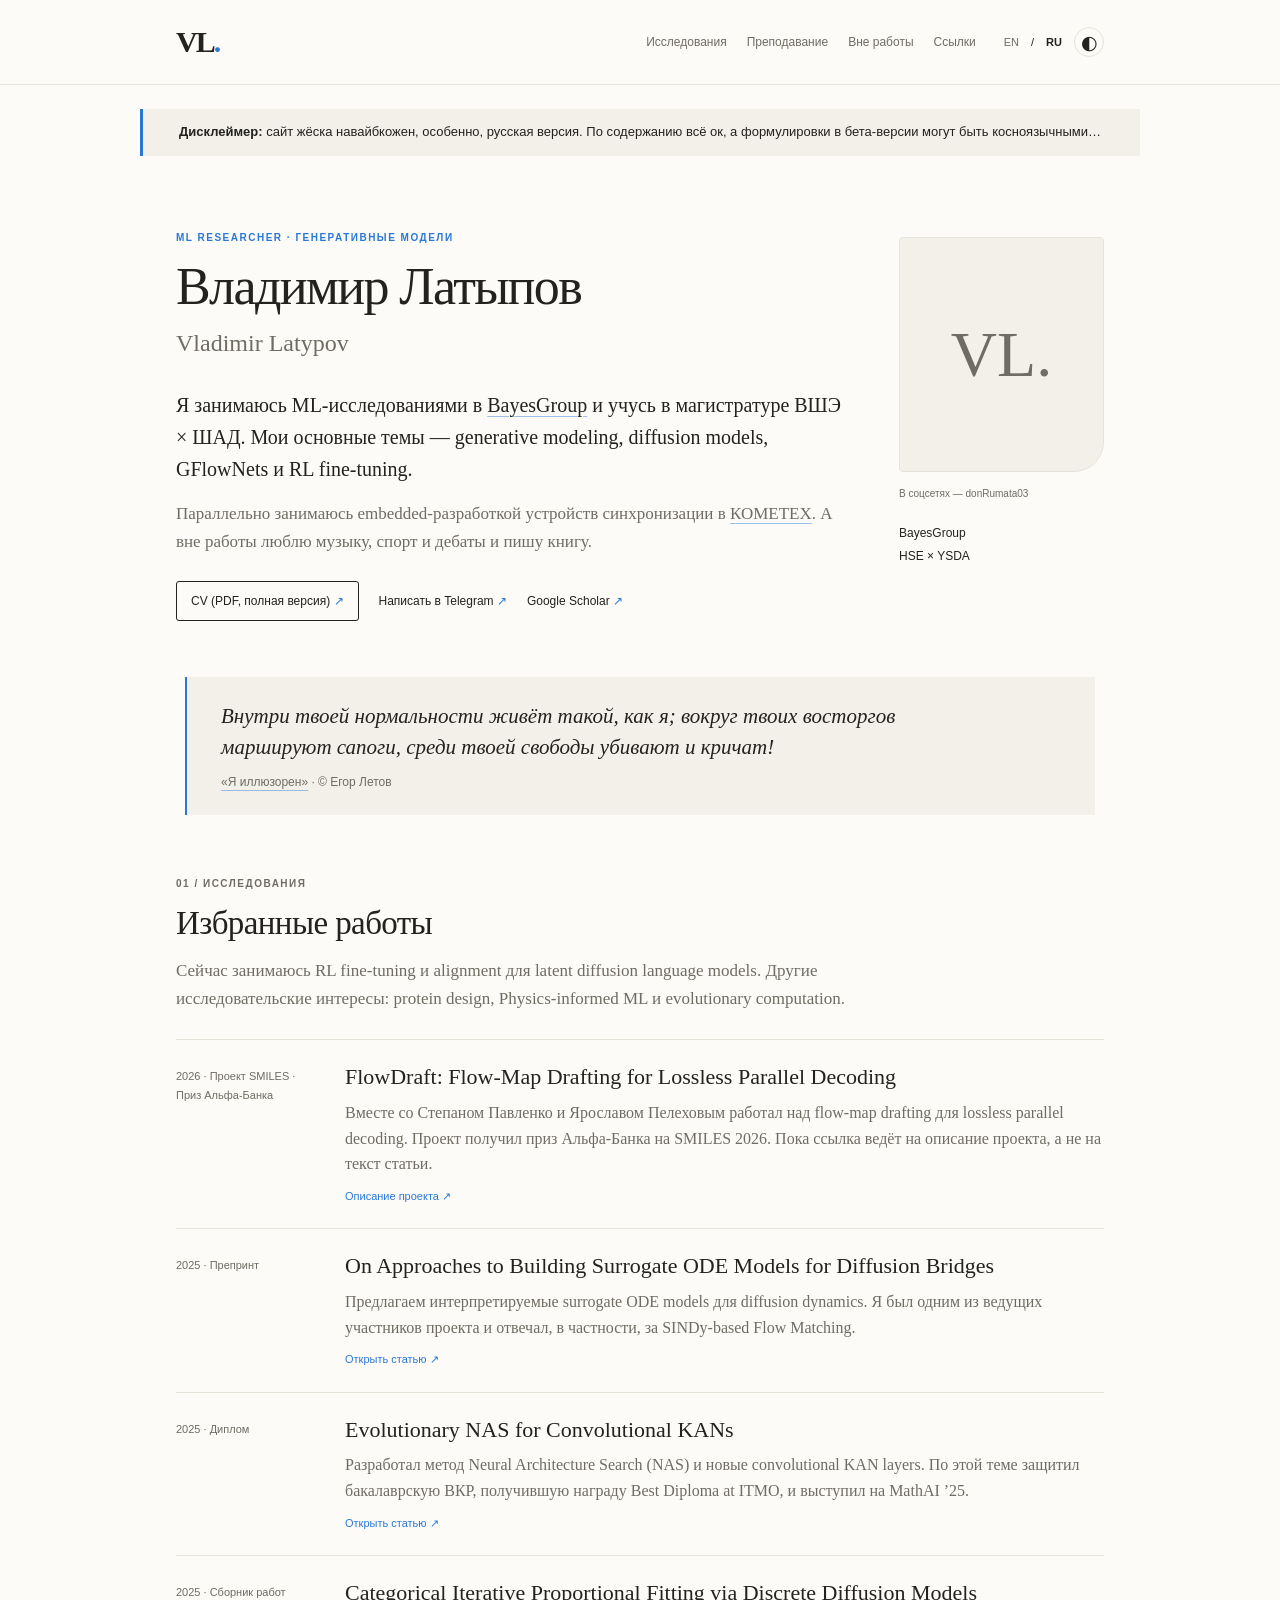
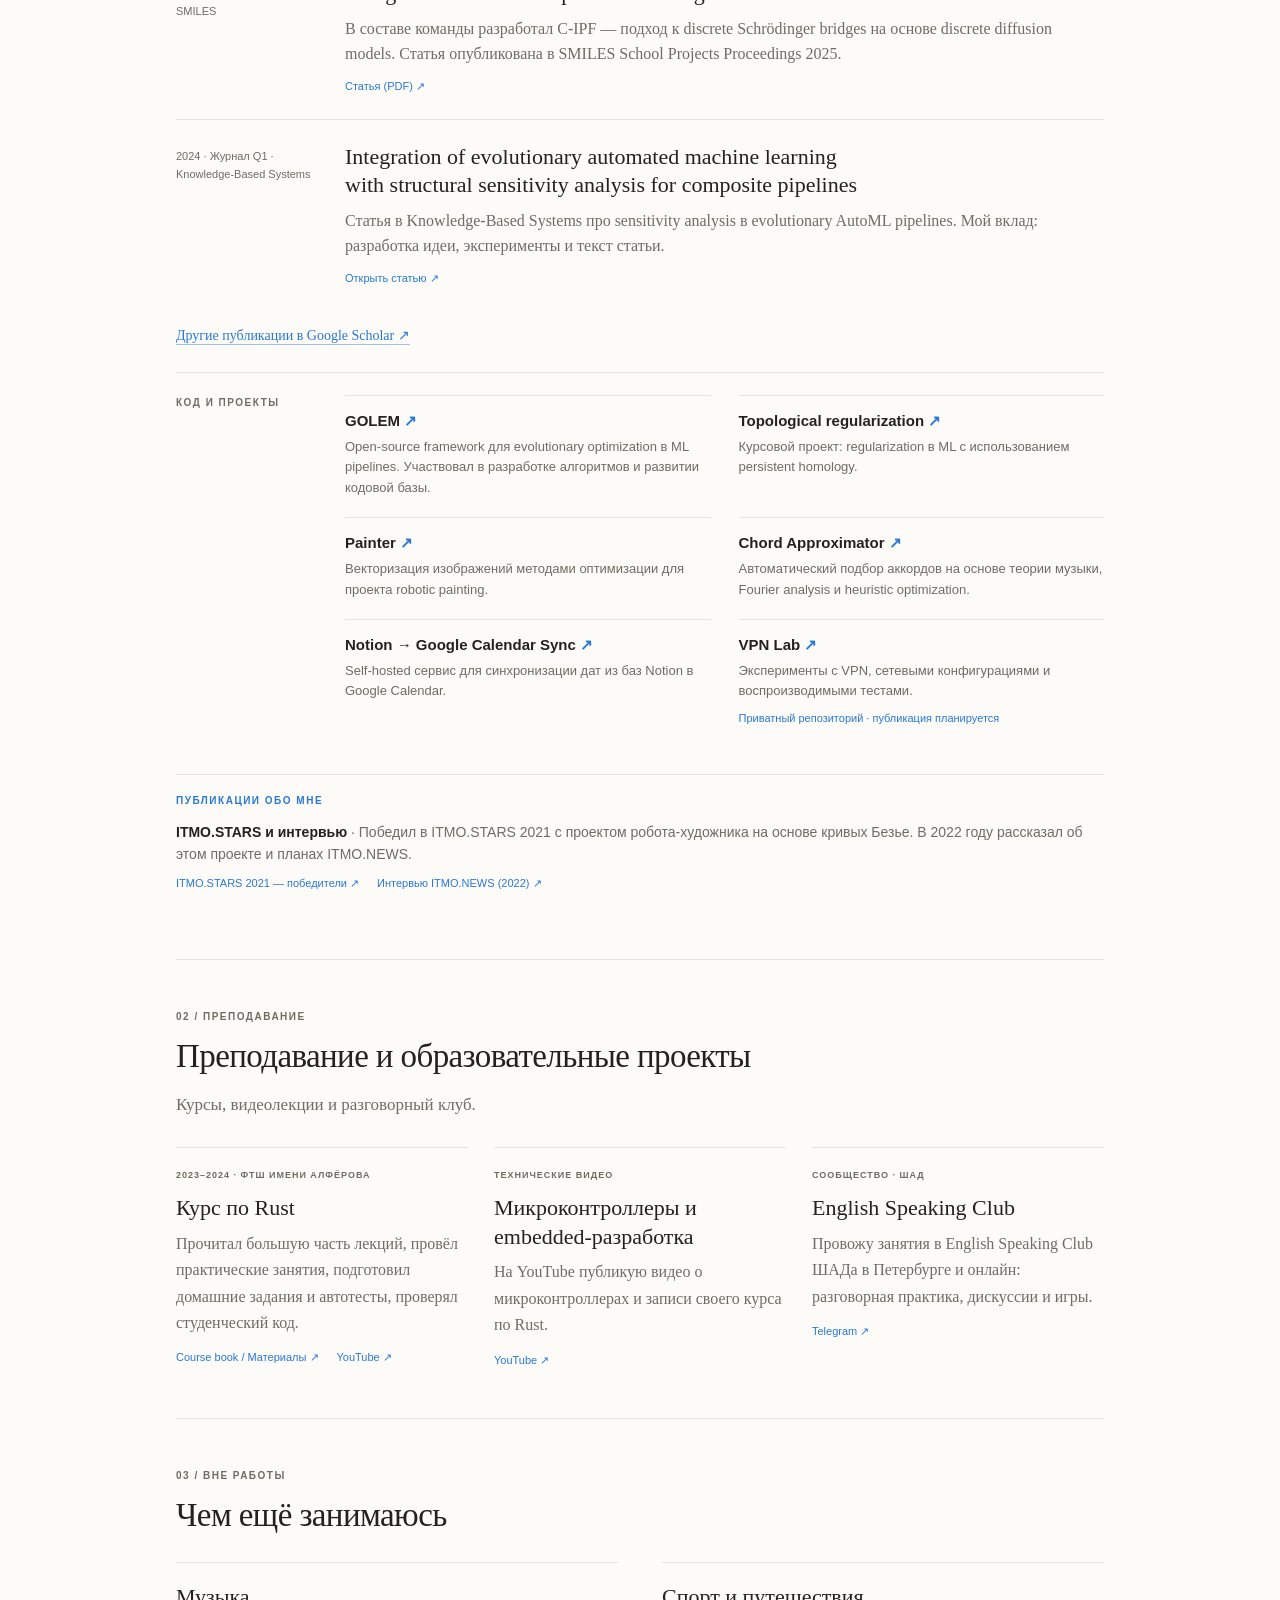
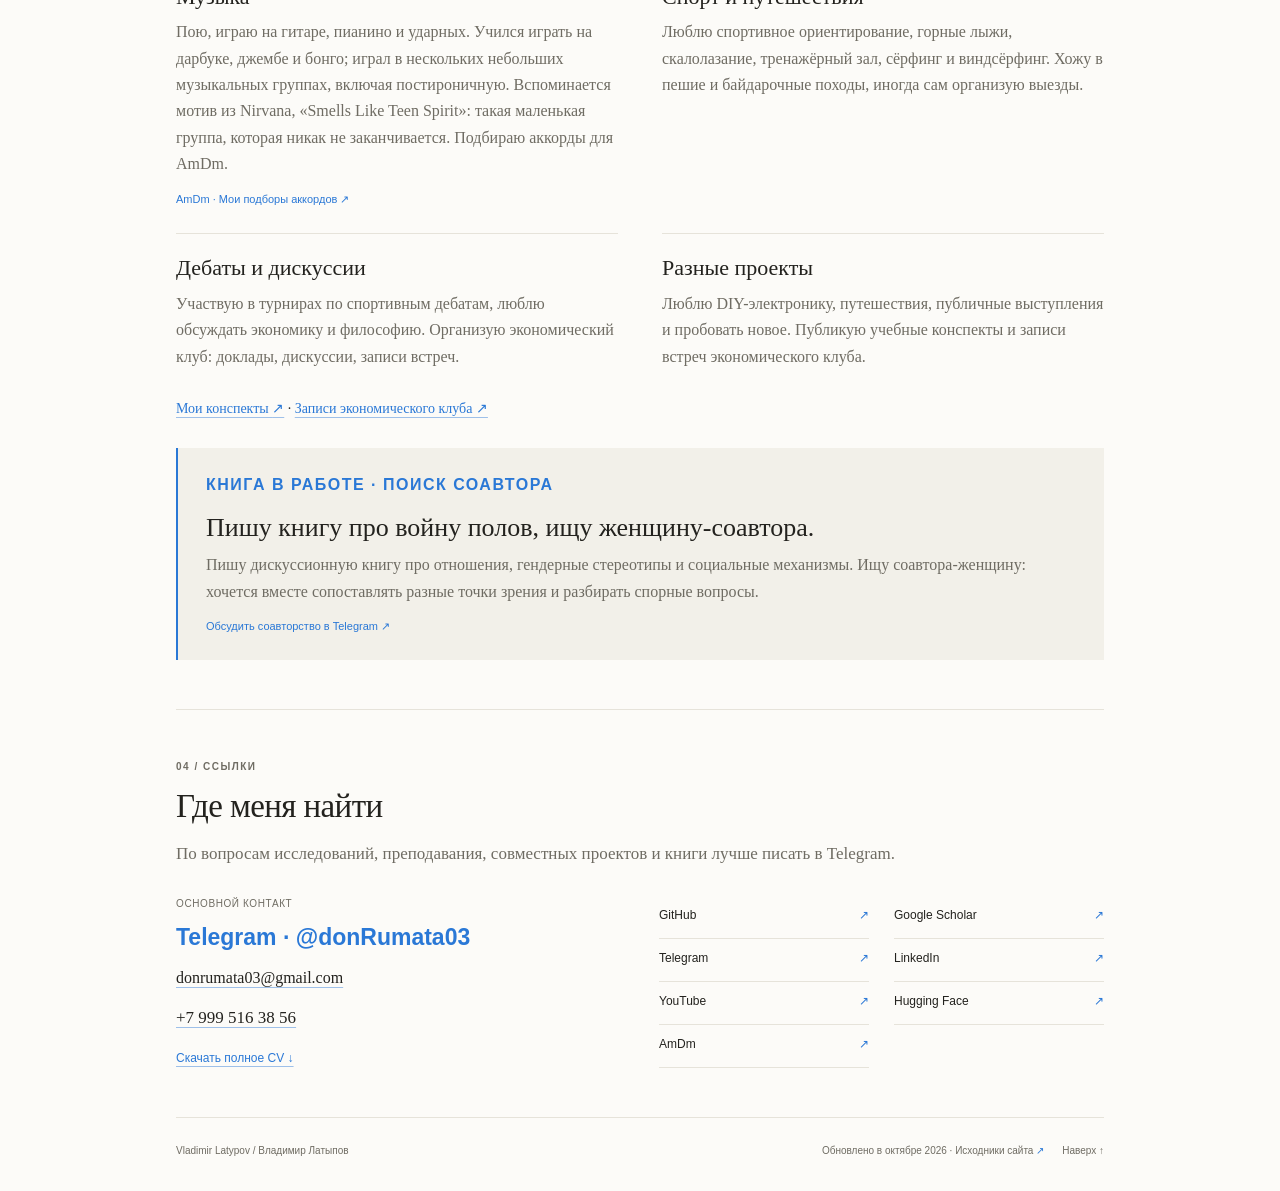
==== commit 1fa58af9: "Update personal epigraph in index.html Replaced the previous quote with a new one from Eгор Летов an" ====
--- a/ru/index.html
+++ b/ru/index.html
@@ -3,7 +3,7 @@
 <a class="skip" href="#main">Перейти к содержанию</a><header class="header"><div class="shell header-inner"><a class="brand" href="#about" aria-label="Vladimir Latypov">VL<span>.</span></a><nav aria-label="Основная навигация"><a href="#research">Исследования</a><a href="#teaching">Преподавание</a><a href="#beyond">Вне работы</a><a href="#contact">Ссылки</a></nav><div class="settings"><a href="../" lang="en" hreflang="en" >EN</a><span>/</span><a href="../ru/" lang="ru" hreflang="ru" aria-current="page">RU</a><button class="theme-toggle" type="button" aria-label="Переключить тёмную тему" aria-pressed="false" hidden>◐</button></div></div></header><aside class="shell beta-note" role="note"><strong>Дисклеймер:</strong> сайт жёска навайбкожен, особенно, русская версия. По содержанию всё ок, а формулировки в бета-версии могут быть косноязычными…</aside><main id="main" class="shell">
 <section class="hero" id="about"><div><p class="eyebrow">ML Researcher · генеративные модели</p><h1>Владимир Латыпов</h1><p class="alt-name" lang="en">Vladimir Latypov</p><p class="lead">Я занимаюсь ML-исследованиями в <a href='https://bayesgroup.org/'>BayesGroup</a> и учусь в магистратуре ВШЭ × ШАД. Мои основные темы — generative modeling, diffusion models, GFlowNets и RL fine-tuning.</p><p class="hero-detail">Параллельно занимаюсь embedded-разработкой устройств синхронизации в <a href='https://kometeh.ru/'>КОМЕТЕХ</a>. А вне работы люблю музыку, спорт и дебаты и пишу книгу.</p><div class="hero-links"><a class="button" href="../assets/vladimir-latypov-cv.pdf" type="application/pdf">CV (PDF, полная версия) <span class="arrow">↗</span></a><a href="https://t.me/donRumata03">Написать в Telegram <span class="arrow" aria-hidden="true">↗</span></a><a href="https://scholar.google.com/citations?user=0nONe0sAAAAJ">Google Scholar <span class="arrow" aria-hidden="true">↗</span></a></div></div><aside class="hero-aside"><figure class="portrait-frame"><span class="portrait-fallback" aria-hidden="true">VL.</span><img class="portrait" src="https://avatars.githubusercontent.com/u/49616375?v=4" alt="Владимир Латыпов" width="205" height="235" fetchpriority="high" referrerpolicy="no-referrer"></figure><p class="caption">В соцсетях — donRumata03</p><p class="affiliations"><a href="https://bayesgroup.org/">BayesGroup</a><br><a href="https://www.hse.ru/en/">HSE</a> × <a href="https://dataschool.yandex.com/">YSDA</a></p></aside></section>
 <aside class="personal-epigraph" aria-label="Мысль из любимой музыки">
- <p>За привычной «нормальностью» легко не заметить, как она подавляет тех, кто не вписывается.</p>
- <div class="epigraph-source">По мотивам <a href="https://www.gr-oborona.ru/pub/rock/egor_letov_stihi.html">«Я иллюзорен»</a> · © Егор Летов, российский музыкант</div>
+ <p>Внутри твоей нормальности живёт такой, как я; вокруг твоих востоpгов маpшиpуют сапоги, среди твоей свободы убивают и кричат!</p>
+ <div class="epigraph-source"><a href="https://www.gr-oborona.ru/pub/rock/egor_letov_stihi.html">«Я иллюзорен»</a> · © Егор Летов</div>
 </aside>
-<section class="section" id="research" aria-labelledby="research-heading"><p class="eyebrow">01 / Исследования</p><h2 id="research-heading">Избранные работы</h2><p class="section-intro">Сейчас занимаюсь RL fine-tuning и alignment для latent diffusion language models. Другие исследовательские интересы: protein design, Physics-informed ML и evolutionary computation.</p><article class="work"><div class="meta">2026 · Проект SMILES · Приз Альфа-Банка</div><div><h3><a href="https://www.skoltech.ru/en/news/summer-school-research-collaborations-skoltech-smiles-2026-concludes-suzhou">FlowDraft: Flow-Map Drafting for Lossless Parallel Decoding</a></h3><p>Вместе со Степаном Павленко и Ярославом Пелеховым работал над flow-map drafting для lossless parallel decoding. Проект получил приз Альфа-Банка на SMILES 2026. Пока ссылка ведёт на описание проекта, а не на текст статьи.</p><div class="links"><a href="https://www.skoltech.ru/en/news/summer-school-research-collaborations-skoltech-smiles-2026-concludes-suzhou">Описание проекта <span class="arrow" aria-hidden="true">↗</span></a></div></div></article><article class="work"><div class="meta">2025 · Препринт</div><div><h3><a href="https://arxiv.org/abs/2512.12671">On Approaches to Building Surrogate ODE Models for Diffusion Bridges</a></h3><p>Предлагаем интерпретируемые surrogate ODE models для diffusion dynamics. Я был одним из ведущих участников проекта и отвечал, в частности, за SINDy-based Flow Matching.</p><div class="links"><a href="https://arxiv.org/abs/2512.12671">Открыть статью <span class="arrow" aria-hidden="true">↗</span></a></div></div></article><article class="work"><div class="meta">2025 · Диплом</div><div><h3><a href="https://openreview.net/forum?id=Kg1CLjJsO0">Evolutionary NAS for Convolutional KANs</a></h3><p>Разработал метод Neural Architecture Search (NAS) и новые convolutional KAN layers. По этой теме защитил бакалаврскую ВКР, получившую награду Best Diploma at ITMO, и выступил на MathAI ’25.</p><div class="links"><a href="https://openreview.net/forum?id=Kg1CLjJsO0">Открыть статью <span class="arrow" aria-hidden="true">↗</span></a></div></div></article><article class="work"><div class="meta">2025 · Сборник работ SMILES</div><div><h3><a href="https://box.skoltech.ru/index.php/s/LEeQhaRW6GYYuAa">Categorical Iterative Proportional Fitting via Discrete Diffusion Models</a></h3><p>В составе команды разработал C-IPF — подход к discrete Schrödinger bridges на основе discrete diffusion models. Статья опубликована в SMILES School Projects Proceedings 2025.</p><div class="links"><a href="https://box.skoltech.ru/index.php/s/LEeQhaRW6GYYuAa">Статья (PDF) <span class="arrow" aria-hidden="true">↗</span></a></div></div></article><article class="work"><div class="meta">2024 · Журнал Q1 · Knowledge-Based Systems</div><div><h3><a href="https://doi.org/10.1016/j.knosys.2024.112363">Integration of evolutionary automated machine learning with structural sensitivity analysis for composite pipelines</a></h3><p>Статья в Knowledge-Based Systems про sensitivity analysis в evolutionary AutoML pipelines. Мой вклад: разработка идеи, эксперименты и текст статьи.</p><div class="links"><a href="https://doi.org/10.1016/j.knosys.2024.112363">Открыть статью <span class="arrow" aria-hidden="true">↗</span></a></div></div></article><p class="outro"><a href="https://scholar.google.com/citations?user=0nONe0sAAAAJ">Другие публикации в Google Scholar <span class="arrow" aria-hidden="true">↗</span></a></p><div class="project-strip"><span class="eyebrow">Код и проекты</span><div class="project-grid"><article class="project"><h3><a href="https://github.com/aimclub/GOLEM">GOLEM <span class="arrow" aria-hidden="true">↗</span></a></h3><p>Open-source framework для evolutionary optimization в ML pipelines. Участвовал в разработке алгоритмов и развитии кодовой базы.</p></article><article class="project"><h3><a href="https://github.com/donRumata03/topological-regularization">Topological regularization <span class="arrow" aria-hidden="true">↗</span></a></h3><p>Курсовой проект: regularization в ML с использованием persistent homology.</p></article><article class="project"><h3><a href="https://github.com/donRumata03/Painter">Painter <span class="arrow" aria-hidden="true">↗</span></a></h3><p>Векторизация изображений методами оптимизации для проекта robotic painting.</p></article><article class="project"><h3><a href="https://github.com/donRumata03/Chord_approximator">Chord Approximator <span class="arrow" aria-hidden="true">↗</span></a></h3><p>Автоматический подбор аккордов на основе теории музыки, Fourier analysis и heuristic optimization.</p></article><article class="project"><h3><a href="https://github.com/donRumata03/notion-gcal-sync">Notion → Google Calendar Sync <span class="arrow" aria-hidden="true">↗</span></a></h3><p>Self-hosted сервис для синхронизации дат из баз Notion в Google Calendar.</p></article><article class="project"><h3><a href="https://github.com/donRumata03/vpn-lab">VPN Lab <span class="arrow" aria-hidden="true">↗</span></a></h3><p>Эксперименты с VPN, сетевыми конфигурациями и воспроизводимыми тестами.</p><span class="project-status">Приватный репозиторий · публикация планируется</span></article></div></div><aside class="press-mention"><p class="eyebrow">Публикации обо мне</p><p><strong>ITMO.STARS и интервью</strong> · Победил в ITMO.STARS 2021 с проектом робота-художника на основе кривых Безье. В 2022 году рассказал об этом проекте и планах ITMO.NEWS.</p><div class="links"><a href="https://news.itmo.ru/ru/education/students/news/10496/">ITMO.STARS 2021 — победители <span class="arrow" aria-hidden="true">↗</span></a><a href="https://news.itmo.ru/ru/news/12692/">Интервью ITMO.NEWS (2022) <span class="arrow" aria-hidden="true">↗</span></a></div></aside></section><section class="section" id="teaching" aria-labelledby="teaching-heading"><p class="eyebrow">02 / Преподавание</p><h2 id="teaching-heading">Преподавание и образовательные проекты</h2><p class="section-intro">Курсы, видеолекции и разговорный клуб.</p><div class="grid-three"><article class="card"><p class="eyebrow">2023–2024 · ФТШ имени Алфёрова</p><h3>Курс по Rust</h3><p>Прочитал большую часть лекций, провёл практические занятия, подготовил домашние задания и автотесты, проверял студенческий код.</p><div class="links"><a href="https://pts-rust-course.github.io/rust-course-book/">Course book / Материалы <span class="arrow" aria-hidden="true">↗</span></a><a href="https://www.youtube.com/playlist?list=PLMdakVOACD9Ww337BXmG7AkozZalW0W--">YouTube <span class="arrow" aria-hidden="true">↗</span></a></div></article><article class="card"><p class="eyebrow">Технические видео</p><h3>Микроконтроллеры и embedded-разработка</h3><p>На YouTube публикую видео о микроконтроллерах и записи своего курса по Rust.</p><div class="links"><a href="https://www.youtube.com/@donrumata5299">YouTube <span class="arrow" aria-hidden="true">↗</span></a></div></article><article class="card"><p class="eyebrow">Сообщество · ШАД</p><h3>English Speaking Club</h3><p>Провожу занятия в English Speaking Club ШАДа в Петербурге и онлайн: разговорная практика, дискуссии и игры.</p><div class="links"><a href="https://t.me/donRumata03">Telegram <span class="arrow" aria-hidden="true">↗</span></a></div></article></div></section><section class="section" id="beyond" aria-labelledby="beyond-heading"><p class="eyebrow">03 / Вне работы</p><h2 id="beyond-heading">Чем ещё занимаюсь</h2><div class="grid-two"><article class="card"><h3>Музыка</h3><p>Пою, играю на гитаре, пианино и ударных. Учился играть на дарбуке, джембе и бонго; играл в нескольких небольших музыкальных группах, включая постироничную. Вспоминается мотив из Nirvana, «Smells Like Teen Spirit»: такая маленькая группа, которая никак не заканчивается. Подбираю аккорды для AmDm.</p><div class="links"><a href="https://amdm.ru/users/donRumata03/songs/">AmDm · Мои подборы аккордов <span class="arrow" aria-hidden="true">↗</span></a></div></article><article class="card"><h3>Спорт и путешествия</h3><p>Люблю спортивное ориентирование, горные лыжи, скалолазание, тренажёрный зал, сёрфинг и виндсёрфинг. Хожу в пешие и байдарочные походы, иногда сам организую выезды.</p></article><article class="card"><h3>Дебаты и дискуссии</h3><p>Участвую в турнирах по спортивным дебатам, люблю обсуждать экономику и философию. Организую экономический клуб: доклады, дискуссии, записи встреч.</p></article><article class="card"><h3>Разные проекты</h3><p>Люблю DIY-электронику, путешествия, публичные выступления и пробовать новое. Публикую учебные конспекты и записи встреч экономического клуба.</p></article></div><p class="outro"><a href="https://github.com/donRumata03/Conspects">Мои конспекты <span class="arrow" aria-hidden="true">↗</span></a> · <a href="https://www.youtube.com/playlist?list=PLMdakVOACD9XE3PzWCs-CRNVUCjx3BdiG">Записи экономического клуба <span class="arrow" aria-hidden="true">↗</span></a></p><article class="book"><p class="eyebrow">Книга в работе · поиск соавтора</p><h3>Пишу книгу про войну полов, ищу женщину-соавтора.</h3><p>Пишу дискуссионную книгу про отношения, гендерные стереотипы и социальные механизмы. Ищу соавтора-женщину: хочется вместе сопоставлять разные точки зрения и разбирать спорные вопросы.</p><div class="links"><a href="https://t.me/donRumata03">Обсудить соавторство в Telegram <span class="arrow" aria-hidden="true">↗</span></a></div></article></section><section class="section" id="contact" aria-labelledby="contact-heading"><p class="eyebrow">04 / Ссылки</p><h2 id="contact-heading">Где меня найти</h2><p class="section-intro">По вопросам исследований, преподавания, совместных проектов и книги лучше писать в Telegram.</p><div class="contact-layout"><div class="contact-direct"><span class="contact-hint">Основной контакт</span><a class="primary-contact" href="https://t.me/donRumata03">Telegram · @donRumata03</a><a class="email" href="mailto:donrumata03@gmail.com">donrumata03@gmail.com</a><a href="tel:+79995163856">+7 999 516 38 56</a><a href="../assets/vladimir-latypov-cv.pdf" download="Vladimir-Latypov-CV.pdf">Скачать полное CV ↓</a></div><div class="profiles"><a href="https://github.com/donRumata03">GitHub <span class="arrow" aria-hidden="true">↗</span></a><a href="https://scholar.google.com/citations?user=0nONe0sAAAAJ">Google Scholar <span class="arrow" aria-hidden="true">↗</span></a><a href="https://t.me/donRumata03">Telegram <span class="arrow" aria-hidden="true">↗</span></a><a href="https://www.linkedin.com/in/don-rumata-558842353/">LinkedIn <span class="arrow" aria-hidden="true">↗</span></a><a href="https://www.youtube.com/@donrumata5299">YouTube <span class="arrow" aria-hidden="true">↗</span></a><a href="https://huggingface.co/donRumata03">Hugging Face <span class="arrow" aria-hidden="true">↗</span></a><a href="https://amdm.ru/users/donRumata03/songs/">AmDm <span class="arrow" aria-hidden="true">↗</span></a></div></div></section></main><footer class="shell footer"><span>Vladimir Latypov / Владимир Латыпов</span><span>Обновлено в октябре 2026 · <a href="https://github.com/donRumata03/donRumata03.github.io">Исходники сайта <span class="arrow" aria-hidden="true">↗</span></a></span><a href="#about">Наверх ↑</a></footer><script src="../assets/site.js" defer></script></body></html>+<section class="section" id="research" aria-labelledby="research-heading"><p class="eyebrow">01 / Исследования</p><h2 id="research-heading">Избранные работы</h2><p class="section-intro">Сейчас занимаюсь RL fine-tuning и alignment для latent diffusion language models. Другие исследовательские интересы: protein design, Physics-informed ML и evolutionary computation.</p><article class="work"><div class="meta">2026 · Проект SMILES · Приз Альфа-Банка</div><div><h3><a href="https://www.skoltech.ru/en/news/summer-school-research-collaborations-skoltech-smiles-2026-concludes-suzhou">FlowDraft: Flow-Map Drafting for Lossless Parallel Decoding</a></h3><p>Вместе со Степаном Павленко и Ярославом Пелеховым работал над flow-map drafting для lossless parallel decoding. Проект получил приз Альфа-Банка на SMILES 2026. Пока ссылка ведёт на описание проекта, а не на текст статьи.</p><div class="links"><a href="https://www.skoltech.ru/en/news/summer-school-research-collaborations-skoltech-smiles-2026-concludes-suzhou">Описание проекта <span class="arrow" aria-hidden="true">↗</span></a></div></div></article><article class="work"><div class="meta">2025 · Препринт</div><div><h3><a href="https://arxiv.org/abs/2512.12671">On Approaches to Building Surrogate ODE Models for Diffusion Bridges</a></h3><p>Предлагаем интерпретируемые surrogate ODE models для diffusion dynamics. Я был одним из ведущих участников проекта и отвечал, в частности, за SINDy-based Flow Matching.</p><div class="links"><a href="https://arxiv.org/abs/2512.12671">Открыть статью <span class="arrow" aria-hidden="true">↗</span></a></div></div></article><article class="work"><div class="meta">2025 · Диплом</div><div><h3><a href="https://openreview.net/forum?id=Kg1CLjJsO0">Evolutionary NAS for Convolutional KANs</a></h3><p>Разработал метод Neural Architecture Search (NAS) и новые convolutional KAN layers. По этой теме защитил бакалаврскую ВКР, получившую награду Best Diploma at ITMO, и выступил на MathAI ’25.</p><div class="links"><a href="https://openreview.net/forum?id=Kg1CLjJsO0">Открыть статью <span class="arrow" aria-hidden="true">↗</span></a></div></div></article><article class="work"><div class="meta">2025 · Сборник работ SMILES</div><div><h3><a href="https://box.skoltech.ru/index.php/s/LEeQhaRW6GYYuAa">Categorical Iterative Proportional Fitting via Discrete Diffusion Models</a></h3><p>В составе команды разработал C-IPF — подход к discrete Schrödinger bridges на основе discrete diffusion models. Статья опубликована в SMILES School Projects Proceedings 2025.</p><div class="links"><a href="https://box.skoltech.ru/index.php/s/LEeQhaRW6GYYuAa">Статья (PDF) <span class="arrow" aria-hidden="true">↗</span></a></div></div></article><article class="work"><div class="meta">2024 · Журнал Q1 · Knowledge-Based Systems</div><div><h3><a href="https://doi.org/10.1016/j.knosys.2024.112363">Integration of evolutionary automated machine learning with structural sensitivity analysis for composite pipelines</a></h3><p>Статья в Knowledge-Based Systems про sensitivity analysis в evolutionary AutoML pipelines. Мой вклад: разработка идеи, эксперименты и текст статьи.</p><div class="links"><a href="https://doi.org/10.1016/j.knosys.2024.112363">Открыть статью <span class="arrow" aria-hidden="true">↗</span></a></div></div></article><p class="outro"><a href="https://scholar.google.com/citations?user=0nONe0sAAAAJ">Другие публикации в Google Scholar <span class="arrow" aria-hidden="true">↗</span></a></p><div class="project-strip"><span class="eyebrow">Код и проекты</span><div class="project-grid"><article class="project"><h3><a href="https://github.com/aimclub/GOLEM">GOLEM <span class="arrow" aria-hidden="true">↗</span></a></h3><p>Open-source framework для evolutionary optimization в ML pipelines. Участвовал в разработке алгоритмов и развитии кодовой базы.</p></article><article class="project"><h3><a href="https://github.com/donRumata03/topological-regularization">Topological regularization <span class="arrow" aria-hidden="true">↗</span></a></h3><p>Курсовой проект: regularization в ML с использованием persistent homology.</p></article><article class="project"><h3><a href="https://github.com/donRumata03/Painter">Painter <span class="arrow" aria-hidden="true">↗</span></a></h3><p>Векторизация изображений методами оптимизации для проекта robotic painting.</p></article><article class="project"><h3><a href="https://github.com/donRumata03/Chord_approximator">Chord Approximator <span class="arrow" aria-hidden="true">↗</span></a></h3><p>Автоматический подбор аккордов на основе теории музыки, Fourier analysis и heuristic optimization.</p></article><article class="project"><h3><a href="https://github.com/donRumata03/notion-gcal-sync">Notion → Google Calendar Sync <span class="arrow" aria-hidden="true">↗</span></a></h3><p>Self-hosted сервис для синхронизации дат из баз Notion в Google Calendar.</p></article><article class="project"><h3><a href="https://github.com/donRumata03/vpn-lab">VPN Lab <span class="arrow" aria-hidden="true">↗</span></a></h3><p>Эксперименты с VPN, сетевыми конфигурациями и воспроизводимыми тестами.</p><span class="project-status">Приватный репозиторий · публикация планируется</span></article></div></div><aside class="press-mention"><p class="eyebrow">Публикации обо мне</p><p><strong>ITMO.STARS и интервью</strong> · Победил в ITMO.STARS 2021 с проектом робота-художника на основе кривых Безье. В 2022 году рассказал об этом проекте и планах ITMO.NEWS.</p><div class="links"><a href="https://news.itmo.ru/ru/education/students/news/10496/">ITMO.STARS 2021 — победители <span class="arrow" aria-hidden="true">↗</span></a><a href="https://news.itmo.ru/ru/news/12692/">Интервью ITMO.NEWS (2022) <span class="arrow" aria-hidden="true">↗</span></a></div></aside></section><section class="section" id="teaching" aria-labelledby="teaching-heading"><p class="eyebrow">02 / Преподавание</p><h2 id="teaching-heading">Преподавание и образовательные проекты</h2><p class="section-intro">Курсы, видеолекции и разговорный клуб.</p><div class="grid-three"><article class="card"><p class="eyebrow">2023–2024 · ФТШ имени Алфёрова</p><h3>Курс по Rust</h3><p>Прочитал большую часть лекций, провёл практические занятия, подготовил домашние задания и автотесты, проверял студенческий код.</p><div class="links"><a href="https://pts-rust-course.github.io/rust-course-book/">Course book / Материалы <span class="arrow" aria-hidden="true">↗</span></a><a href="https://www.youtube.com/playlist?list=PLMdakVOACD9Ww337BXmG7AkozZalW0W--">YouTube <span class="arrow" aria-hidden="true">↗</span></a></div></article><article class="card"><p class="eyebrow">Технические видео</p><h3>Микроконтроллеры и embedded-разработка</h3><p>На YouTube публикую видео о микроконтроллерах и записи своего курса по Rust.</p><div class="links"><a href="https://www.youtube.com/@donrumata5299">YouTube <span class="arrow" aria-hidden="true">↗</span></a></div></article><article class="card"><p class="eyebrow">Сообщество · ШАД</p><h3>English Speaking Club</h3><p>Провожу занятия в English Speaking Club ШАДа в Петербурге и онлайн: разговорная практика, дискуссии и игры.</p><div class="links"><a href="https://t.me/donRumata03">Telegram <span class="arrow" aria-hidden="true">↗</span></a></div></article></div></section><section class="section" id="beyond" aria-labelledby="beyond-heading"><p class="eyebrow">03 / Вне работы</p><h2 id="beyond-heading">Чем ещё занимаюсь</h2><div class="grid-two"><article class="card"><h3>Музыка</h3><p>Пою, играю на гитаре, пианино и ударных. Учился играть на дарбуке, джембе и бонго; играл в нескольких небольших музыкальных группах, включая постироничную. Вспоминается мотив из Nirvana, «Smells Like Teen Spirit»: такая маленькая группа, которая никак не заканчивается. Подбираю аккорды для AmDm.</p><div class="links"><a href="https://amdm.ru/users/donRumata03/songs/">AmDm · Мои подборы аккордов <span class="arrow" aria-hidden="true">↗</span></a></div></article><article class="card"><h3>Спорт и путешествия</h3><p>Люблю спортивное ориентирование, горные лыжи, скалолазание, тренажёрный зал, сёрфинг и виндсёрфинг. Хожу в пешие и байдарочные походы, иногда сам организую выезды.</p></article><article class="card"><h3>Дебаты и дискуссии</h3><p>Участвую в турнирах по спортивным дебатам, люблю обсуждать экономику и философию. Организую экономический клуб: доклады, дискуссии, записи встреч.</p></article><article class="card"><h3>Разные проекты</h3><p>Люблю DIY-электронику, путешествия, публичные выступления и пробовать новое. Публикую учебные конспекты и записи встреч экономического клуба.</p></article></div><p class="outro"><a href="https://github.com/donRumata03/Conspects">Мои конспекты <span class="arrow" aria-hidden="true">↗</span></a> · <a href="https://www.youtube.com/playlist?list=PLMdakVOACD9XE3PzWCs-CRNVUCjx3BdiG">Записи экономического клуба <span class="arrow" aria-hidden="true">↗</span></a></p><article class="book"><p class="eyebrow">Книга в работе · поиск соавтора</p><h3>Пишу книгу про войну полов, ищу женщину-соавтора.</h3><p>Пишу дискуссионную книгу про отношения, гендерные стереотипы и социальные механизмы. Ищу соавтора-женщину: хочется вместе сопоставлять разные точки зрения и разбирать спорные вопросы.</p><div class="links"><a href="https://t.me/donRumata03">Обсудить соавторство в Telegram <span class="arrow" aria-hidden="true">↗</span></a></div></article></section><section class="section" id="contact" aria-labelledby="contact-heading"><p class="eyebrow">04 / Ссылки</p><h2 id="contact-heading">Где меня найти</h2><p class="section-intro">По вопросам исследований, преподавания, совместных проектов и книги лучше писать в Telegram.</p><div class="contact-layout"><div class="contact-direct"><span class="contact-hint">Основной контакт</span><a class="primary-contact" href="https://t.me/donRumata03">Telegram · @donRumata03</a><a class="email" href="mailto:donrumata03@gmail.com">donrumata03@gmail.com</a><a href="tel:+79995163856">+7 999 516 38 56</a><a href="../assets/vladimir-latypov-cv.pdf" download="Vladimir-Latypov-CV.pdf">Скачать полное CV ↓</a></div><div class="profiles"><a href="https://github.com/donRumata03">GitHub <span class="arrow" aria-hidden="true">↗</span></a><a href="https://scholar.google.com/citations?user=0nONe0sAAAAJ">Google Scholar <span class="arrow" aria-hidden="true">↗</span></a><a href="https://t.me/donRumata03">Telegram <span class="arrow" aria-hidden="true">↗</span></a><a href="https://www.linkedin.com/in/don-rumata-558842353/">LinkedIn <span class="arrow" aria-hidden="true">↗</span></a><a href="https://www.youtube.com/@donrumata5299">YouTube <span class="arrow" aria-hidden="true">↗</span></a><a href="https://huggingface.co/donRumata03">Hugging Face <span class="arrow" aria-hidden="true">↗</span></a><a href="https://amdm.ru/users/donRumata03/songs/">AmDm <span class="arrow" aria-hidden="true">↗</span></a></div></div></section></main><footer class="shell footer"><span>Vladimir Latypov / Владимир Латыпов</span><span>Обновлено в октябре 2026 · <a href="https://github.com/donRumata03/donRumata03.github.io">Исходники сайта <span class="arrow" aria-hidden="true">↗</span></a></span><a href="#about">Наверх ↑</a></footer><script src="../assets/site.js" defer></script></body></html>
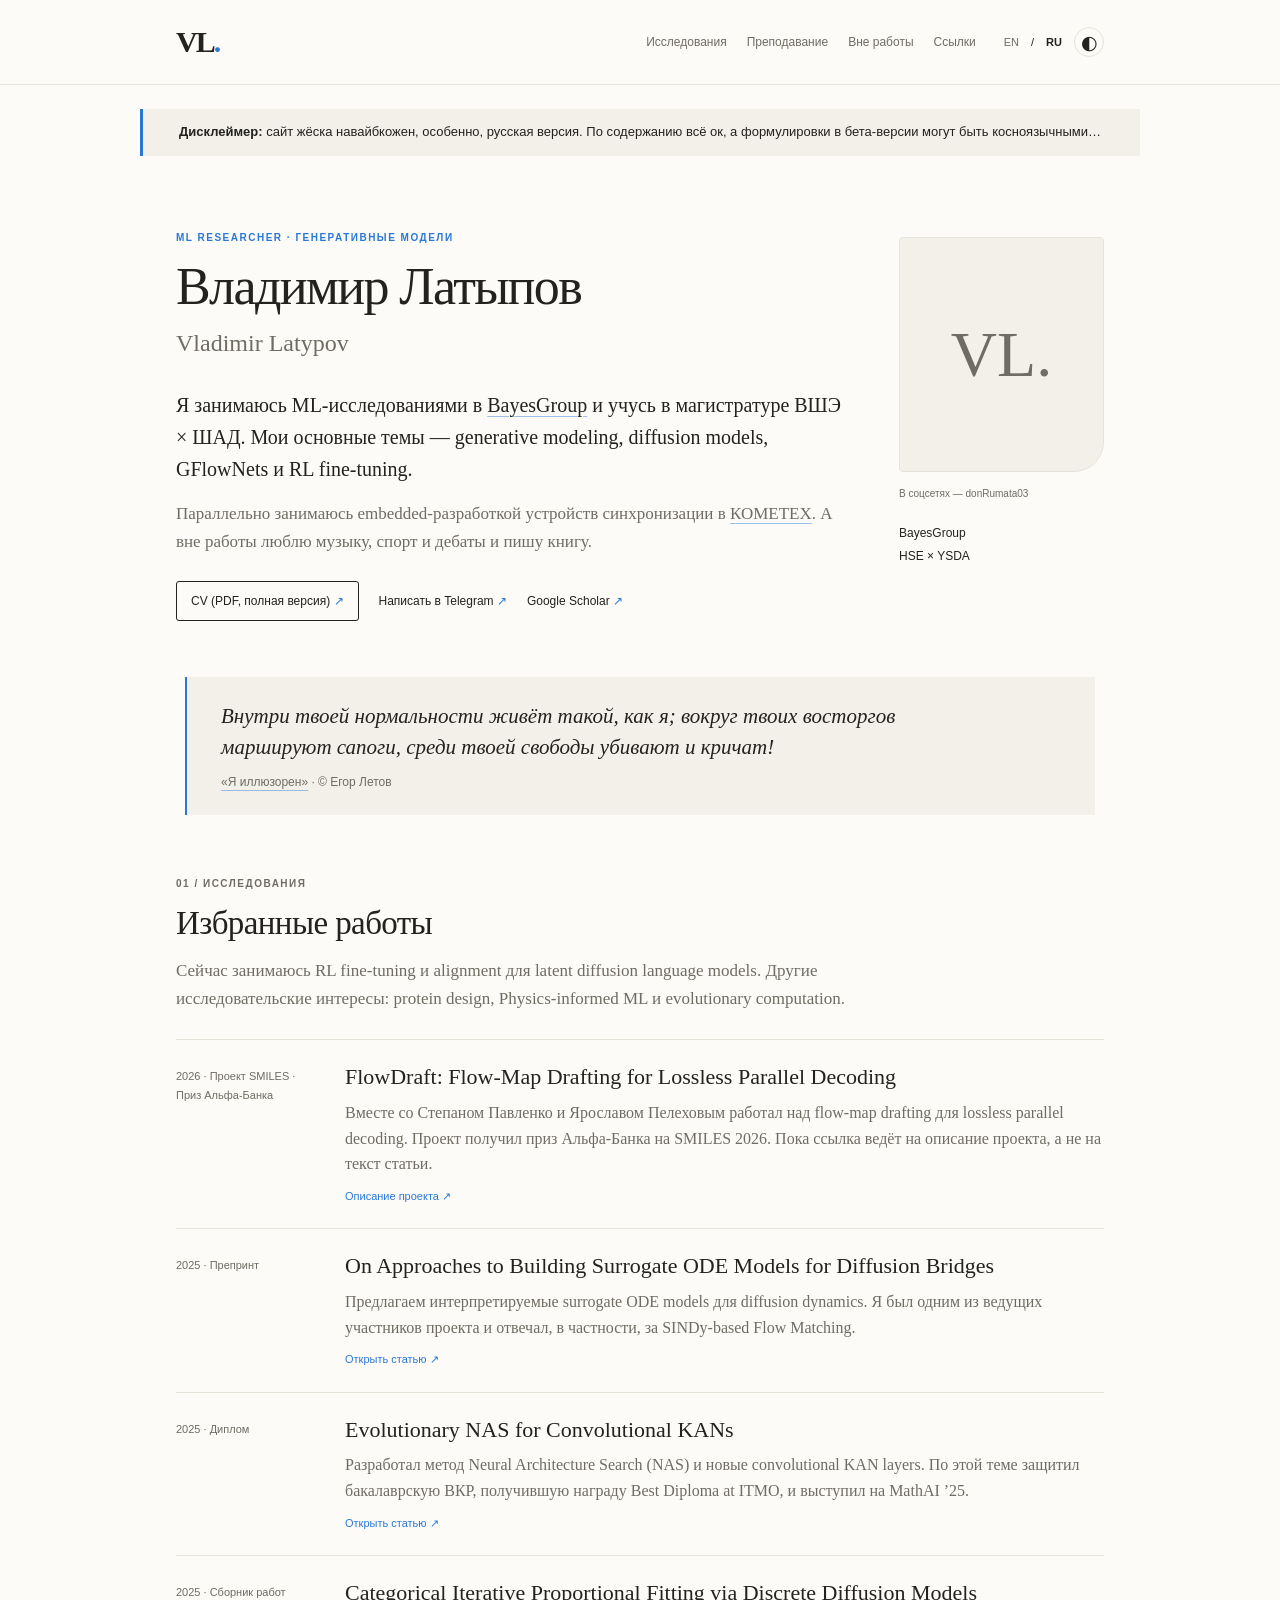
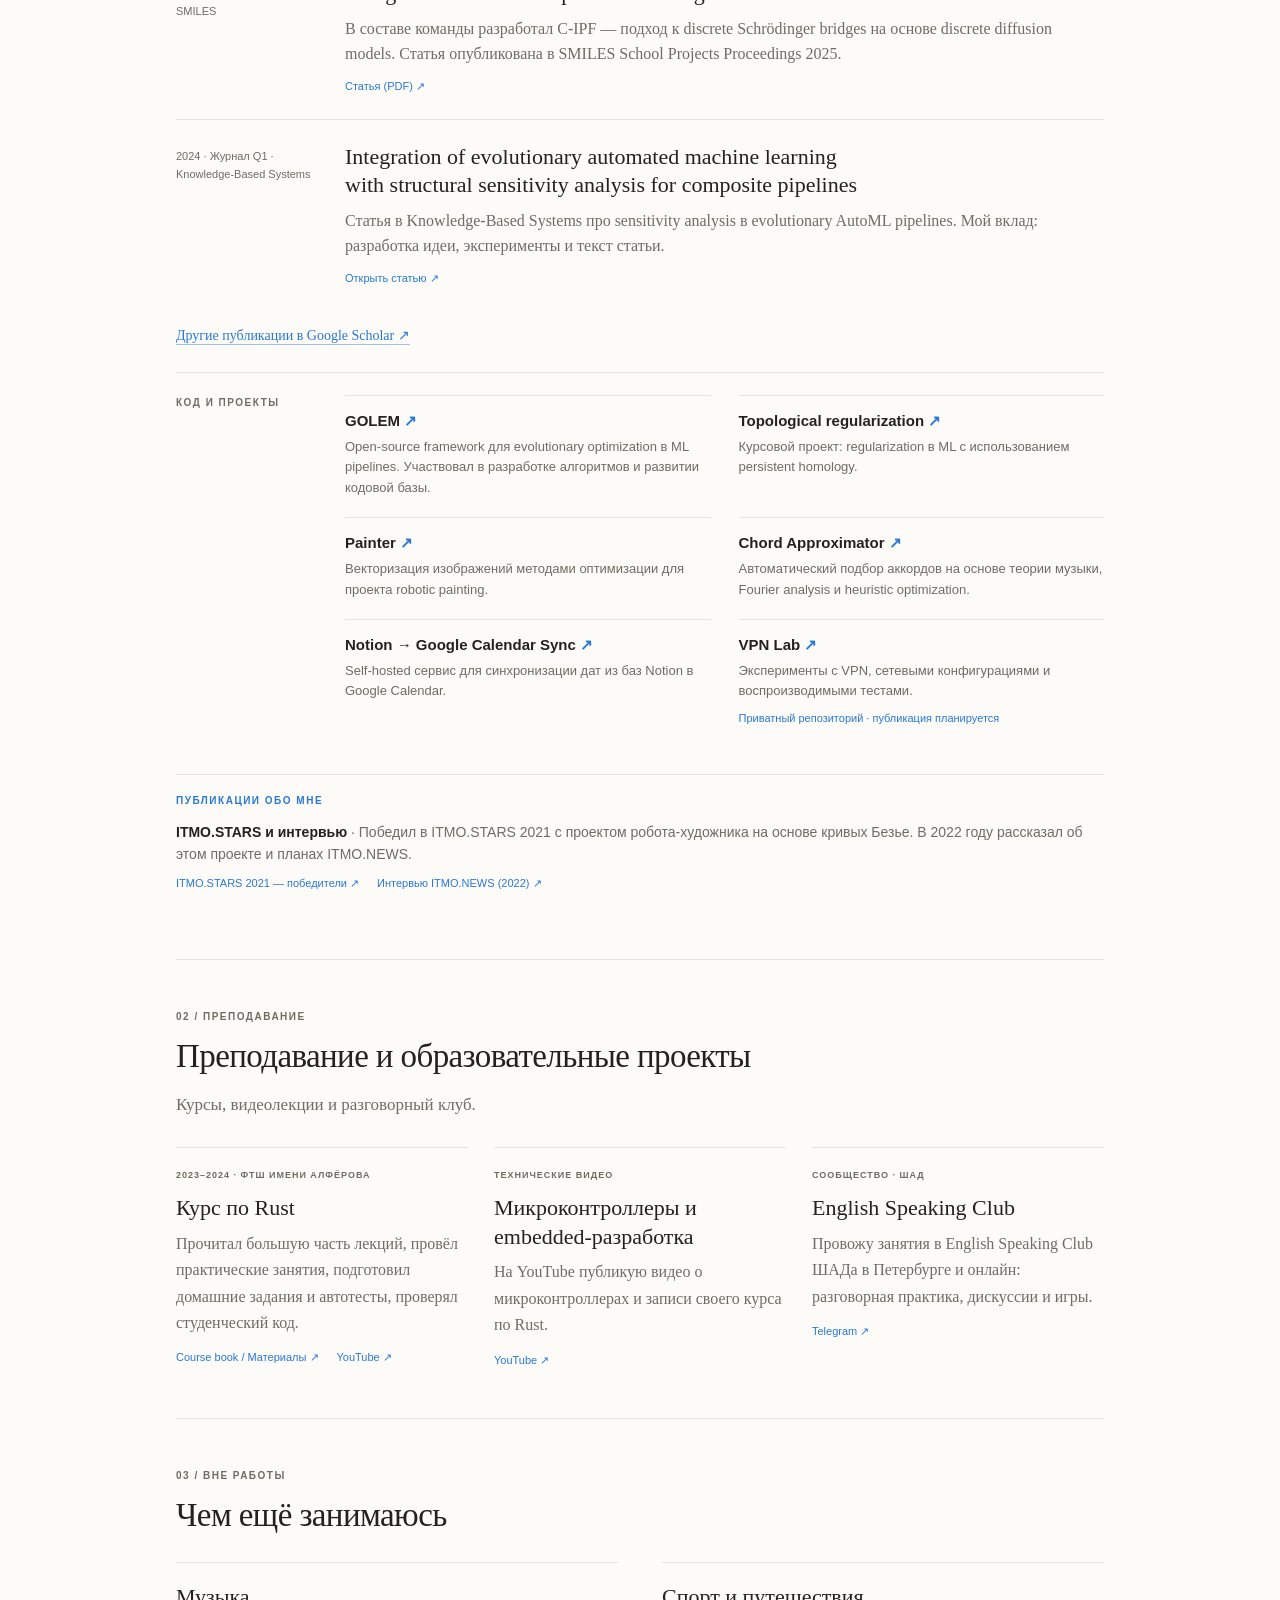
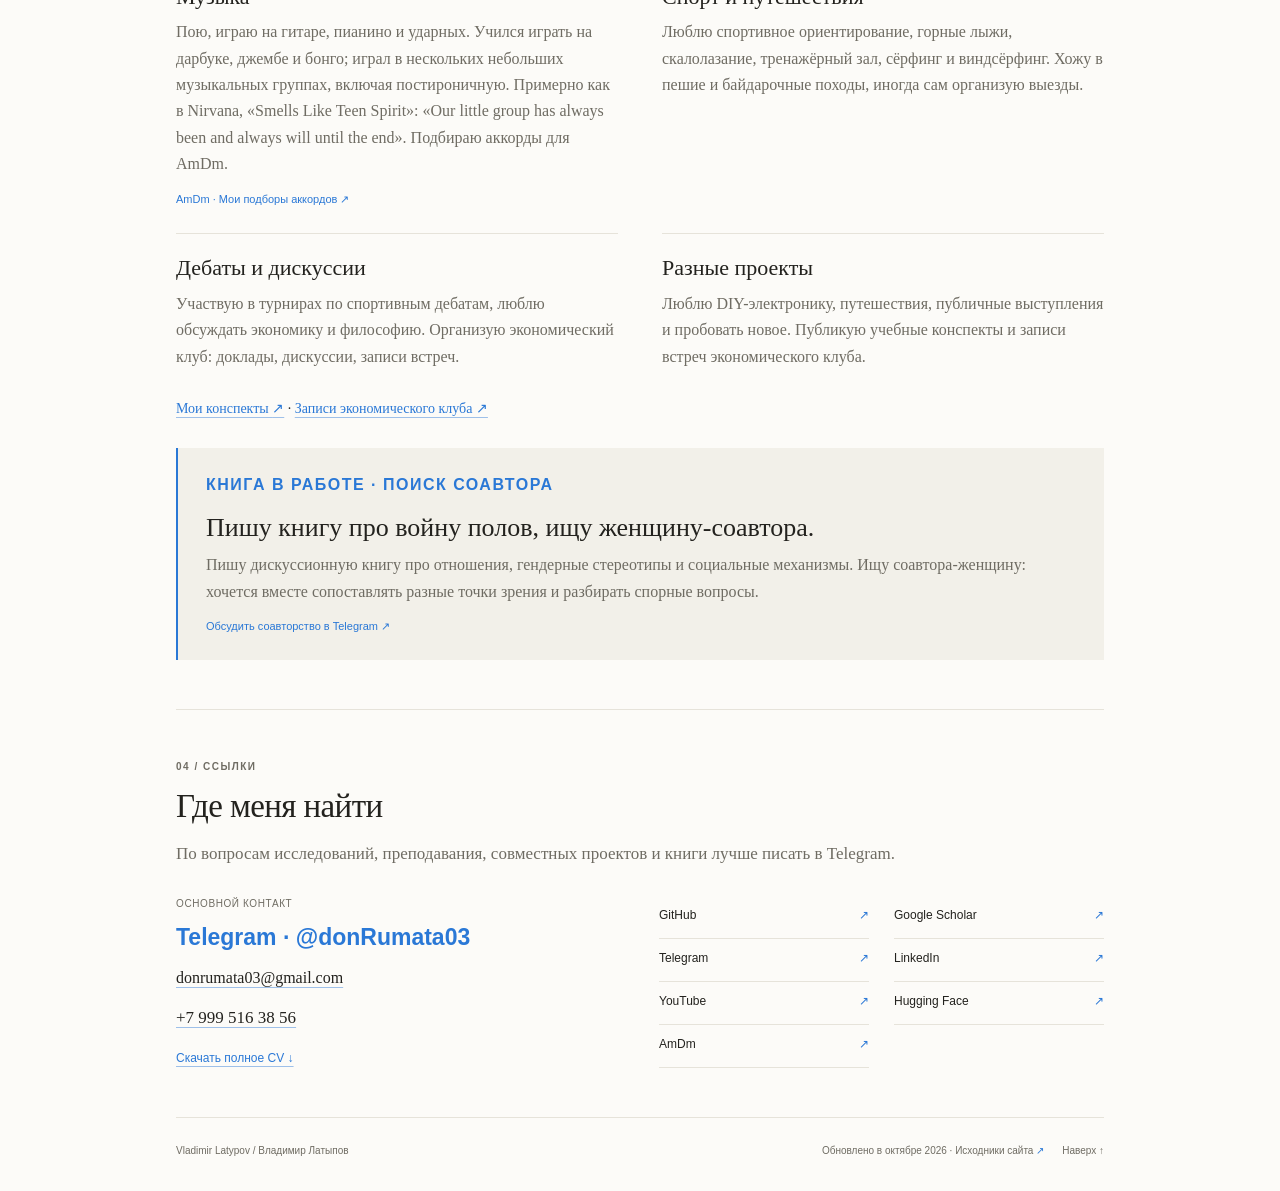
==== commit acd0a326: "Sync generated pages with preserved site content" ====
--- a/ru/index.html
+++ b/ru/index.html
@@ -6,4 +6,4 @@
  <p>Внутри твоей нормальности живёт такой, как я; вокруг твоих востоpгов маpшиpуют сапоги, среди твоей свободы убивают и кричат!</p>
  <div class="epigraph-source"><a href="https://www.gr-oborona.ru/pub/rock/egor_letov_stihi.html">«Я иллюзорен»</a> · © Егор Летов</div>
 </aside>
-<section class="section" id="research" aria-labelledby="research-heading"><p class="eyebrow">01 / Исследования</p><h2 id="research-heading">Избранные работы</h2><p class="section-intro">Сейчас занимаюсь RL fine-tuning и alignment для latent diffusion language models. Другие исследовательские интересы: protein design, Physics-informed ML и evolutionary computation.</p><article class="work"><div class="meta">2026 · Проект SMILES · Приз Альфа-Банка</div><div><h3><a href="https://www.skoltech.ru/en/news/summer-school-research-collaborations-skoltech-smiles-2026-concludes-suzhou">FlowDraft: Flow-Map Drafting for Lossless Parallel Decoding</a></h3><p>Вместе со Степаном Павленко и Ярославом Пелеховым работал над flow-map drafting для lossless parallel decoding. Проект получил приз Альфа-Банка на SMILES 2026. Пока ссылка ведёт на описание проекта, а не на текст статьи.</p><div class="links"><a href="https://www.skoltech.ru/en/news/summer-school-research-collaborations-skoltech-smiles-2026-concludes-suzhou">Описание проекта <span class="arrow" aria-hidden="true">↗</span></a></div></div></article><article class="work"><div class="meta">2025 · Препринт</div><div><h3><a href="https://arxiv.org/abs/2512.12671">On Approaches to Building Surrogate ODE Models for Diffusion Bridges</a></h3><p>Предлагаем интерпретируемые surrogate ODE models для diffusion dynamics. Я был одним из ведущих участников проекта и отвечал, в частности, за SINDy-based Flow Matching.</p><div class="links"><a href="https://arxiv.org/abs/2512.12671">Открыть статью <span class="arrow" aria-hidden="true">↗</span></a></div></div></article><article class="work"><div class="meta">2025 · Диплом</div><div><h3><a href="https://openreview.net/forum?id=Kg1CLjJsO0">Evolutionary NAS for Convolutional KANs</a></h3><p>Разработал метод Neural Architecture Search (NAS) и новые convolutional KAN layers. По этой теме защитил бакалаврскую ВКР, получившую награду Best Diploma at ITMO, и выступил на MathAI ’25.</p><div class="links"><a href="https://openreview.net/forum?id=Kg1CLjJsO0">Открыть статью <span class="arrow" aria-hidden="true">↗</span></a></div></div></article><article class="work"><div class="meta">2025 · Сборник работ SMILES</div><div><h3><a href="https://box.skoltech.ru/index.php/s/LEeQhaRW6GYYuAa">Categorical Iterative Proportional Fitting via Discrete Diffusion Models</a></h3><p>В составе команды разработал C-IPF — подход к discrete Schrödinger bridges на основе discrete diffusion models. Статья опубликована в SMILES School Projects Proceedings 2025.</p><div class="links"><a href="https://box.skoltech.ru/index.php/s/LEeQhaRW6GYYuAa">Статья (PDF) <span class="arrow" aria-hidden="true">↗</span></a></div></div></article><article class="work"><div class="meta">2024 · Журнал Q1 · Knowledge-Based Systems</div><div><h3><a href="https://doi.org/10.1016/j.knosys.2024.112363">Integration of evolutionary automated machine learning with structural sensitivity analysis for composite pipelines</a></h3><p>Статья в Knowledge-Based Systems про sensitivity analysis в evolutionary AutoML pipelines. Мой вклад: разработка идеи, эксперименты и текст статьи.</p><div class="links"><a href="https://doi.org/10.1016/j.knosys.2024.112363">Открыть статью <span class="arrow" aria-hidden="true">↗</span></a></div></div></article><p class="outro"><a href="https://scholar.google.com/citations?user=0nONe0sAAAAJ">Другие публикации в Google Scholar <span class="arrow" aria-hidden="true">↗</span></a></p><div class="project-strip"><span class="eyebrow">Код и проекты</span><div class="project-grid"><article class="project"><h3><a href="https://github.com/aimclub/GOLEM">GOLEM <span class="arrow" aria-hidden="true">↗</span></a></h3><p>Open-source framework для evolutionary optimization в ML pipelines. Участвовал в разработке алгоритмов и развитии кодовой базы.</p></article><article class="project"><h3><a href="https://github.com/donRumata03/topological-regularization">Topological regularization <span class="arrow" aria-hidden="true">↗</span></a></h3><p>Курсовой проект: regularization в ML с использованием persistent homology.</p></article><article class="project"><h3><a href="https://github.com/donRumata03/Painter">Painter <span class="arrow" aria-hidden="true">↗</span></a></h3><p>Векторизация изображений методами оптимизации для проекта robotic painting.</p></article><article class="project"><h3><a href="https://github.com/donRumata03/Chord_approximator">Chord Approximator <span class="arrow" aria-hidden="true">↗</span></a></h3><p>Автоматический подбор аккордов на основе теории музыки, Fourier analysis и heuristic optimization.</p></article><article class="project"><h3><a href="https://github.com/donRumata03/notion-gcal-sync">Notion → Google Calendar Sync <span class="arrow" aria-hidden="true">↗</span></a></h3><p>Self-hosted сервис для синхронизации дат из баз Notion в Google Calendar.</p></article><article class="project"><h3><a href="https://github.com/donRumata03/vpn-lab">VPN Lab <span class="arrow" aria-hidden="true">↗</span></a></h3><p>Эксперименты с VPN, сетевыми конфигурациями и воспроизводимыми тестами.</p><span class="project-status">Приватный репозиторий · публикация планируется</span></article></div></div><aside class="press-mention"><p class="eyebrow">Публикации обо мне</p><p><strong>ITMO.STARS и интервью</strong> · Победил в ITMO.STARS 2021 с проектом робота-художника на основе кривых Безье. В 2022 году рассказал об этом проекте и планах ITMO.NEWS.</p><div class="links"><a href="https://news.itmo.ru/ru/education/students/news/10496/">ITMO.STARS 2021 — победители <span class="arrow" aria-hidden="true">↗</span></a><a href="https://news.itmo.ru/ru/news/12692/">Интервью ITMO.NEWS (2022) <span class="arrow" aria-hidden="true">↗</span></a></div></aside></section><section class="section" id="teaching" aria-labelledby="teaching-heading"><p class="eyebrow">02 / Преподавание</p><h2 id="teaching-heading">Преподавание и образовательные проекты</h2><p class="section-intro">Курсы, видеолекции и разговорный клуб.</p><div class="grid-three"><article class="card"><p class="eyebrow">2023–2024 · ФТШ имени Алфёрова</p><h3>Курс по Rust</h3><p>Прочитал большую часть лекций, провёл практические занятия, подготовил домашние задания и автотесты, проверял студенческий код.</p><div class="links"><a href="https://pts-rust-course.github.io/rust-course-book/">Course book / Материалы <span class="arrow" aria-hidden="true">↗</span></a><a href="https://www.youtube.com/playlist?list=PLMdakVOACD9Ww337BXmG7AkozZalW0W--">YouTube <span class="arrow" aria-hidden="true">↗</span></a></div></article><article class="card"><p class="eyebrow">Технические видео</p><h3>Микроконтроллеры и embedded-разработка</h3><p>На YouTube публикую видео о микроконтроллерах и записи своего курса по Rust.</p><div class="links"><a href="https://www.youtube.com/@donrumata5299">YouTube <span class="arrow" aria-hidden="true">↗</span></a></div></article><article class="card"><p class="eyebrow">Сообщество · ШАД</p><h3>English Speaking Club</h3><p>Провожу занятия в English Speaking Club ШАДа в Петербурге и онлайн: разговорная практика, дискуссии и игры.</p><div class="links"><a href="https://t.me/donRumata03">Telegram <span class="arrow" aria-hidden="true">↗</span></a></div></article></div></section><section class="section" id="beyond" aria-labelledby="beyond-heading"><p class="eyebrow">03 / Вне работы</p><h2 id="beyond-heading">Чем ещё занимаюсь</h2><div class="grid-two"><article class="card"><h3>Музыка</h3><p>Пою, играю на гитаре, пианино и ударных. Учился играть на дарбуке, джембе и бонго; играл в нескольких небольших музыкальных группах, включая постироничную. Вспоминается мотив из Nirvana, «Smells Like Teen Spirit»: такая маленькая группа, которая никак не заканчивается. Подбираю аккорды для AmDm.</p><div class="links"><a href="https://amdm.ru/users/donRumata03/songs/">AmDm · Мои подборы аккордов <span class="arrow" aria-hidden="true">↗</span></a></div></article><article class="card"><h3>Спорт и путешествия</h3><p>Люблю спортивное ориентирование, горные лыжи, скалолазание, тренажёрный зал, сёрфинг и виндсёрфинг. Хожу в пешие и байдарочные походы, иногда сам организую выезды.</p></article><article class="card"><h3>Дебаты и дискуссии</h3><p>Участвую в турнирах по спортивным дебатам, люблю обсуждать экономику и философию. Организую экономический клуб: доклады, дискуссии, записи встреч.</p></article><article class="card"><h3>Разные проекты</h3><p>Люблю DIY-электронику, путешествия, публичные выступления и пробовать новое. Публикую учебные конспекты и записи встреч экономического клуба.</p></article></div><p class="outro"><a href="https://github.com/donRumata03/Conspects">Мои конспекты <span class="arrow" aria-hidden="true">↗</span></a> · <a href="https://www.youtube.com/playlist?list=PLMdakVOACD9XE3PzWCs-CRNVUCjx3BdiG">Записи экономического клуба <span class="arrow" aria-hidden="true">↗</span></a></p><article class="book"><p class="eyebrow">Книга в работе · поиск соавтора</p><h3>Пишу книгу про войну полов, ищу женщину-соавтора.</h3><p>Пишу дискуссионную книгу про отношения, гендерные стереотипы и социальные механизмы. Ищу соавтора-женщину: хочется вместе сопоставлять разные точки зрения и разбирать спорные вопросы.</p><div class="links"><a href="https://t.me/donRumata03">Обсудить соавторство в Telegram <span class="arrow" aria-hidden="true">↗</span></a></div></article></section><section class="section" id="contact" aria-labelledby="contact-heading"><p class="eyebrow">04 / Ссылки</p><h2 id="contact-heading">Где меня найти</h2><p class="section-intro">По вопросам исследований, преподавания, совместных проектов и книги лучше писать в Telegram.</p><div class="contact-layout"><div class="contact-direct"><span class="contact-hint">Основной контакт</span><a class="primary-contact" href="https://t.me/donRumata03">Telegram · @donRumata03</a><a class="email" href="mailto:donrumata03@gmail.com">donrumata03@gmail.com</a><a href="tel:+79995163856">+7 999 516 38 56</a><a href="../assets/vladimir-latypov-cv.pdf" download="Vladimir-Latypov-CV.pdf">Скачать полное CV ↓</a></div><div class="profiles"><a href="https://github.com/donRumata03">GitHub <span class="arrow" aria-hidden="true">↗</span></a><a href="https://scholar.google.com/citations?user=0nONe0sAAAAJ">Google Scholar <span class="arrow" aria-hidden="true">↗</span></a><a href="https://t.me/donRumata03">Telegram <span class="arrow" aria-hidden="true">↗</span></a><a href="https://www.linkedin.com/in/don-rumata-558842353/">LinkedIn <span class="arrow" aria-hidden="true">↗</span></a><a href="https://www.youtube.com/@donrumata5299">YouTube <span class="arrow" aria-hidden="true">↗</span></a><a href="https://huggingface.co/donRumata03">Hugging Face <span class="arrow" aria-hidden="true">↗</span></a><a href="https://amdm.ru/users/donRumata03/songs/">AmDm <span class="arrow" aria-hidden="true">↗</span></a></div></div></section></main><footer class="shell footer"><span>Vladimir Latypov / Владимир Латыпов</span><span>Обновлено в октябре 2026 · <a href="https://github.com/donRumata03/donRumata03.github.io">Исходники сайта <span class="arrow" aria-hidden="true">↗</span></a></span><a href="#about">Наверх ↑</a></footer><script src="../assets/site.js" defer></script></body></html>
+<section class="section" id="research" aria-labelledby="research-heading"><p class="eyebrow">01 / Исследования</p><h2 id="research-heading">Избранные работы</h2><p class="section-intro">Сейчас занимаюсь RL fine-tuning и alignment для latent diffusion language models. Другие исследовательские интересы: protein design, Physics-informed ML и evolutionary computation.</p><article class="work"><div class="meta">2026 · Проект SMILES · Приз Альфа-Банка</div><div><h3><a href="https://www.skoltech.ru/en/news/summer-school-research-collaborations-skoltech-smiles-2026-concludes-suzhou">FlowDraft: Flow-Map Drafting for Lossless Parallel Decoding</a></h3><p>Вместе со Степаном Павленко и Ярославом Пелеховым работал над flow-map drafting для lossless parallel decoding. Проект получил приз Альфа-Банка на SMILES 2026. Пока ссылка ведёт на описание проекта, а не на текст статьи.</p><div class="links"><a href="https://www.skoltech.ru/en/news/summer-school-research-collaborations-skoltech-smiles-2026-concludes-suzhou">Описание проекта <span class="arrow" aria-hidden="true">↗</span></a></div></div></article><article class="work"><div class="meta">2025 · Препринт</div><div><h3><a href="https://arxiv.org/abs/2512.12671">On Approaches to Building Surrogate ODE Models for Diffusion Bridges</a></h3><p>Предлагаем интерпретируемые surrogate ODE models для diffusion dynamics. Я был одним из ведущих участников проекта и отвечал, в частности, за SINDy-based Flow Matching.</p><div class="links"><a href="https://arxiv.org/abs/2512.12671">Открыть статью <span class="arrow" aria-hidden="true">↗</span></a></div></div></article><article class="work"><div class="meta">2025 · Диплом</div><div><h3><a href="https://openreview.net/forum?id=Kg1CLjJsO0">Evolutionary NAS for Convolutional KANs</a></h3><p>Разработал метод Neural Architecture Search (NAS) и новые convolutional KAN layers. По этой теме защитил бакалаврскую ВКР, получившую награду Best Diploma at ITMO, и выступил на MathAI ’25.</p><div class="links"><a href="https://openreview.net/forum?id=Kg1CLjJsO0">Открыть статью <span class="arrow" aria-hidden="true">↗</span></a></div></div></article><article class="work"><div class="meta">2025 · Сборник работ SMILES</div><div><h3><a href="https://box.skoltech.ru/index.php/s/LEeQhaRW6GYYuAa">Categorical Iterative Proportional Fitting via Discrete Diffusion Models</a></h3><p>В составе команды разработал C-IPF — подход к discrete Schrödinger bridges на основе discrete diffusion models. Статья опубликована в SMILES School Projects Proceedings 2025.</p><div class="links"><a href="https://box.skoltech.ru/index.php/s/LEeQhaRW6GYYuAa">Статья (PDF) <span class="arrow" aria-hidden="true">↗</span></a></div></div></article><article class="work"><div class="meta">2024 · Журнал Q1 · Knowledge-Based Systems</div><div><h3><a href="https://doi.org/10.1016/j.knosys.2024.112363">Integration of evolutionary automated machine learning with structural sensitivity analysis for composite pipelines</a></h3><p>Статья в Knowledge-Based Systems про sensitivity analysis в evolutionary AutoML pipelines. Мой вклад: разработка идеи, эксперименты и текст статьи.</p><div class="links"><a href="https://doi.org/10.1016/j.knosys.2024.112363">Открыть статью <span class="arrow" aria-hidden="true">↗</span></a></div></div></article><p class="outro"><a href="https://scholar.google.com/citations?user=0nONe0sAAAAJ">Другие публикации в Google Scholar <span class="arrow" aria-hidden="true">↗</span></a></p><div class="project-strip"><span class="eyebrow">Код и проекты</span><div class="project-grid"><article class="project"><h3><a href="https://github.com/aimclub/GOLEM">GOLEM <span class="arrow" aria-hidden="true">↗</span></a></h3><p>Open-source framework для evolutionary optimization в ML pipelines. Участвовал в разработке алгоритмов и развитии кодовой базы.</p></article><article class="project"><h3><a href="https://github.com/donRumata03/topological-regularization">Topological regularization <span class="arrow" aria-hidden="true">↗</span></a></h3><p>Курсовой проект: regularization в ML с использованием persistent homology.</p></article><article class="project"><h3><a href="https://github.com/donRumata03/Painter">Painter <span class="arrow" aria-hidden="true">↗</span></a></h3><p>Векторизация изображений методами оптимизации для проекта robotic painting.</p></article><article class="project"><h3><a href="https://github.com/donRumata03/Chord_approximator">Chord Approximator <span class="arrow" aria-hidden="true">↗</span></a></h3><p>Автоматический подбор аккордов на основе теории музыки, Fourier analysis и heuristic optimization.</p></article><article class="project"><h3><a href="https://github.com/donRumata03/notion-gcal-sync">Notion → Google Calendar Sync <span class="arrow" aria-hidden="true">↗</span></a></h3><p>Self-hosted сервис для синхронизации дат из баз Notion в Google Calendar.</p></article><article class="project"><h3><a href="https://github.com/donRumata03/vpn-lab">VPN Lab <span class="arrow" aria-hidden="true">↗</span></a></h3><p>Эксперименты с VPN, сетевыми конфигурациями и воспроизводимыми тестами.</p><span class="project-status">Приватный репозиторий · публикация планируется</span></article></div></div><aside class="press-mention"><p class="eyebrow">Публикации обо мне</p><p><strong>ITMO.STARS и интервью</strong> · Победил в ITMO.STARS 2021 с проектом робота-художника на основе кривых Безье. В 2022 году рассказал об этом проекте и планах ITMO.NEWS.</p><div class="links"><a href="https://news.itmo.ru/ru/education/students/news/10496/">ITMO.STARS 2021 — победители <span class="arrow" aria-hidden="true">↗</span></a><a href="https://news.itmo.ru/ru/news/12692/">Интервью ITMO.NEWS (2022) <span class="arrow" aria-hidden="true">↗</span></a></div></aside></section><section class="section" id="teaching" aria-labelledby="teaching-heading"><p class="eyebrow">02 / Преподавание</p><h2 id="teaching-heading">Преподавание и образовательные проекты</h2><p class="section-intro">Курсы, видеолекции и разговорный клуб.</p><div class="grid-three"><article class="card"><p class="eyebrow">2023–2024 · ФТШ имени Алфёрова</p><h3>Курс по Rust</h3><p>Прочитал большую часть лекций, провёл практические занятия, подготовил домашние задания и автотесты, проверял студенческий код.</p><div class="links"><a href="https://pts-rust-course.github.io/rust-course-book/">Course book / Материалы <span class="arrow" aria-hidden="true">↗</span></a><a href="https://www.youtube.com/playlist?list=PLMdakVOACD9Ww337BXmG7AkozZalW0W--">YouTube <span class="arrow" aria-hidden="true">↗</span></a></div></article><article class="card"><p class="eyebrow">Технические видео</p><h3>Микроконтроллеры и embedded-разработка</h3><p>На YouTube публикую видео о микроконтроллерах и записи своего курса по Rust.</p><div class="links"><a href="https://www.youtube.com/@donrumata5299">YouTube <span class="arrow" aria-hidden="true">↗</span></a></div></article><article class="card"><p class="eyebrow">Сообщество · ШАД</p><h3>English Speaking Club</h3><p>Провожу занятия в English Speaking Club ШАДа в Петербурге и онлайн: разговорная практика, дискуссии и игры.</p><div class="links"><a href="https://t.me/donRumata03">Telegram <span class="arrow" aria-hidden="true">↗</span></a></div></article></div></section><section class="section" id="beyond" aria-labelledby="beyond-heading"><p class="eyebrow">03 / Вне работы</p><h2 id="beyond-heading">Чем ещё занимаюсь</h2><div class="grid-two"><article class="card"><h3>Музыка</h3><p>Пою, играю на гитаре, пианино и ударных. Учился играть на дарбуке, джембе и бонго; играл в нескольких небольших музыкальных группах, включая постироничную. Примерно как в Nirvana, «Smells Like Teen Spirit»: «Our little group has always been and always will until the end». Подбираю аккорды для AmDm.</p><div class="links"><a href="https://amdm.ru/users/donRumata03/songs/">AmDm · Мои подборы аккордов <span class="arrow" aria-hidden="true">↗</span></a></div></article><article class="card"><h3>Спорт и путешествия</h3><p>Люблю спортивное ориентирование, горные лыжи, скалолазание, тренажёрный зал, сёрфинг и виндсёрфинг. Хожу в пешие и байдарочные походы, иногда сам организую выезды.</p></article><article class="card"><h3>Дебаты и дискуссии</h3><p>Участвую в турнирах по спортивным дебатам, люблю обсуждать экономику и философию. Организую экономический клуб: доклады, дискуссии, записи встреч.</p></article><article class="card"><h3>Разные проекты</h3><p>Люблю DIY-электронику, путешествия, публичные выступления и пробовать новое. Публикую учебные конспекты и записи встреч экономического клуба.</p></article></div><p class="outro"><a href="https://github.com/donRumata03/Conspects">Мои конспекты <span class="arrow" aria-hidden="true">↗</span></a> · <a href="https://www.youtube.com/playlist?list=PLMdakVOACD9XE3PzWCs-CRNVUCjx3BdiG">Записи экономического клуба <span class="arrow" aria-hidden="true">↗</span></a></p><article class="book"><p class="eyebrow">Книга в работе · поиск соавтора</p><h3>Пишу книгу про войну полов, ищу женщину-соавтора.</h3><p>Пишу дискуссионную книгу про отношения, гендерные стереотипы и социальные механизмы. Ищу соавтора-женщину: хочется вместе сопоставлять разные точки зрения и разбирать спорные вопросы.</p><div class="links"><a href="https://t.me/donRumata03">Обсудить соавторство в Telegram <span class="arrow" aria-hidden="true">↗</span></a></div></article></section><section class="section" id="contact" aria-labelledby="contact-heading"><p class="eyebrow">04 / Ссылки</p><h2 id="contact-heading">Где меня найти</h2><p class="section-intro">По вопросам исследований, преподавания, совместных проектов и книги лучше писать в Telegram.</p><div class="contact-layout"><div class="contact-direct"><span class="contact-hint">Основной контакт</span><a class="primary-contact" href="https://t.me/donRumata03">Telegram · @donRumata03</a><a class="email" href="mailto:donrumata03@gmail.com">donrumata03@gmail.com</a><a href="tel:+79995163856">+7 999 516 38 56</a><a href="../assets/vladimir-latypov-cv.pdf" download="Vladimir-Latypov-CV.pdf">Скачать полное CV ↓</a></div><div class="profiles"><a href="https://github.com/donRumata03">GitHub <span class="arrow" aria-hidden="true">↗</span></a><a href="https://scholar.google.com/citations?user=0nONe0sAAAAJ">Google Scholar <span class="arrow" aria-hidden="true">↗</span></a><a href="https://t.me/donRumata03">Telegram <span class="arrow" aria-hidden="true">↗</span></a><a href="https://www.linkedin.com/in/don-rumata-558842353/">LinkedIn <span class="arrow" aria-hidden="true">↗</span></a><a href="https://www.youtube.com/@donrumata5299">YouTube <span class="arrow" aria-hidden="true">↗</span></a><a href="https://huggingface.co/donRumata03">Hugging Face <span class="arrow" aria-hidden="true">↗</span></a><a href="https://amdm.ru/users/donRumata03/songs/">AmDm <span class="arrow" aria-hidden="true">↗</span></a></div></div></section></main><footer class="shell footer"><span>Vladimir Latypov / Владимир Латыпов</span><span>Обновлено в октябре 2026 · <a href="https://github.com/donRumata03/donRumata03.github.io">Исходники сайта <span class="arrow" aria-hidden="true">↗</span></a></span><a href="#about">Наверх ↑</a></footer><script src="../assets/site.js" defer></script></body></html>
